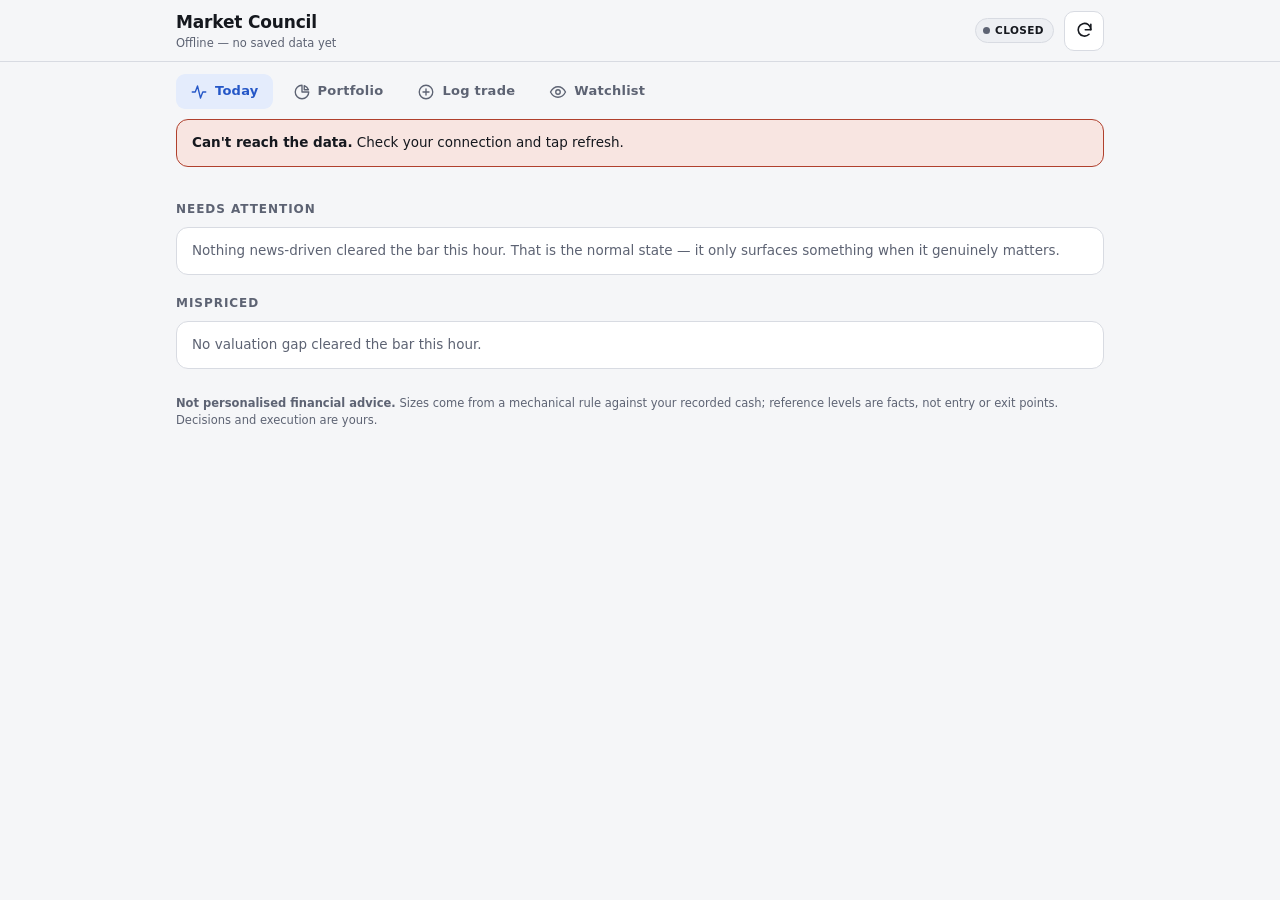
==== index.html @ 6c394dd7 "Phone app: read fresh data via the GitHub API when direct posting is on Co-Authored-By: Claude Sonne" ====
<!doctype html>
<html lang="en">
<head>
<meta charset="utf-8">
<meta name="viewport" content="width=device-width,initial-scale=1,viewport-fit=cover">
<meta name="robots" content="noindex,nofollow">
<meta http-equiv="Content-Security-Policy" content="default-src 'self'; script-src 'self' 'unsafe-inline'; style-src 'self' 'unsafe-inline'; img-src 'self' data:; connect-src 'self' https://raw.githubusercontent.com https://api.github.com; manifest-src 'self'; worker-src 'self'; base-uri 'none'; form-action 'none'">
<meta name="theme-color" content="#0d0f15" media="(prefers-color-scheme: dark)">
<meta name="theme-color" content="#f5f6f8" media="(prefers-color-scheme: light)">
<meta name="apple-mobile-web-app-capable" content="yes">
<meta name="mobile-web-app-capable" content="yes">
<meta name="apple-mobile-web-app-status-bar-style" content="black-translucent">
<meta name="apple-mobile-web-app-title" content="Council">
<link rel="manifest" href="manifest.webmanifest">
<link rel="icon" href="icon-192.png" type="image/png">
<link rel="apple-touch-icon" href="apple-touch-icon.png">
<title>Market Council</title>
<style>
:root{--bg:#0d0f15;--sf:#161a23;--sf2:#1d222c;--bd:#2a3140;--tx:#e9ebf0;--dim:#8f96a6;
--ac:#6ea8fe;--acs:#18243b;--up:#3fb98c;--ups:#12281f;--dn:#e0715f;--dns:#2a1714;
--wn:#d9a441;--wns:#2b2210;--onac:#0b1020;color-scheme:dark}
@media (prefers-color-scheme: light){
:root{--bg:#f5f6f8;--sf:#ffffff;--sf2:#edeff3;--bd:#d8dbe2;--tx:#15181e;--dim:#5d6373;
--ac:#2557c7;--acs:#e4ecfc;--up:#17794f;--ups:#dcefe5;--dn:#b0402d;--dns:#f8e5e1;
--wn:#8a6314;--wns:#f6ecd6;--onac:#ffffff;color-scheme:light}
}
*{box-sizing:border-box}
[hidden]{display:none!important}
html{-webkit-text-size-adjust:100%}
body{margin:0;background:var(--bg);color:var(--tx);-webkit-tap-highlight-color:transparent;
font:15px/1.45 -apple-system,BlinkMacSystemFont,"Segoe UI",system-ui,sans-serif}
button{font:inherit;color:inherit;cursor:pointer}
a{color:var(--ac)}
.mono{font-family:ui-monospace,"SF Mono",Menlo,Consolas,monospace;font-variant-numeric:tabular-nums}
.up{color:var(--up)}.dn{color:var(--dn)}.fl{color:var(--dim)}
.top{position:sticky;top:0;z-index:5;background:var(--bg);border-bottom:1px solid var(--bd);
padding-top:env(safe-area-inset-top)}
.top-in{max-width:960px;margin:0 auto;padding:10px 16px;display:flex;align-items:center;gap:10px}
.brand{flex:1;min-width:0}
.brand h1{font-size:17px;margin:0;font-weight:700;letter-spacing:-.01em}
.sub{font-size:11.5px;color:var(--dim);white-space:nowrap;overflow:hidden;text-overflow:ellipsis}
.pill{display:inline-flex;align-items:center;gap:5px;font-size:10.5px;font-weight:700;padding:4px 9px 4px 7px;
border-radius:99px;background:var(--sf2);border:1px solid var(--bd);text-transform:uppercase;
letter-spacing:.04em;white-space:nowrap}
.dot{width:7px;height:7px;border-radius:50%;background:var(--dim)}
.pill.open .dot{background:var(--up);box-shadow:0 0 0 3px var(--ups)}
.pill.pre .dot{background:var(--wn)}
.iconbtn{width:40px;height:40px;border-radius:10px;border:1px solid var(--bd);background:var(--sf);
display:inline-flex;align-items:center;justify-content:center;flex:none}
.iconbtn svg{width:19px;height:19px}
.iconbtn.spin svg{animation:spin .9s linear infinite}
@keyframes spin{to{transform:rotate(360deg)}}
.tabs{position:fixed;left:0;right:0;bottom:0;z-index:6;display:flex;background:var(--sf);
border-top:1px solid var(--bd);padding-bottom:env(safe-area-inset-bottom)}
.tab{flex:1;display:flex;flex-direction:column;align-items:center;gap:3px;min-height:58px;
padding:8px 0 6px;background:none;border:0;color:var(--dim);font-size:10.5px;font-weight:700;
letter-spacing:.02em}
.tab svg{width:23px;height:23px;fill:none;stroke:currentColor;stroke-width:1.8;
stroke-linecap:round;stroke-linejoin:round}
.tab[aria-selected="true"]{color:var(--ac)}
@media (min-width:900px){
.tabs{position:static;background:none;border:0;max-width:960px;margin:0 auto;
padding:12px 16px 0;gap:6px;justify-content:flex-start}
.tab{flex:0 0 auto;flex-direction:row;gap:7px;min-height:0;padding:8px 14px;border-radius:9px;
font-size:13px}
.tab svg{width:18px;height:18px}
.tab[aria-selected="true"]{background:var(--acs)}
}
main{max-width:960px;margin:0 auto;padding:14px 16px calc(92px + env(safe-area-inset-bottom))}
@media (min-width:900px){main{padding-bottom:48px}}
.sh{display:flex;justify-content:space-between;align-items:baseline;gap:10px;margin:20px 0 9px}
.sh:first-child{margin-top:4px}
h2{font-size:12px;text-transform:uppercase;letter-spacing:.08em;margin:0;font-weight:800;color:var(--dim)}
.note{font-size:11.5px;color:var(--dim)}
.msg{border:1px solid var(--bd);background:var(--sf);border-radius:12px;padding:13px 15px;font-size:13.5px;color:var(--dim)}
.msg b{color:var(--tx)}
.msg.warn{border-color:var(--wn);background:var(--wns);color:var(--tx)}
.msg.err{border-color:var(--dn);background:var(--dns);color:var(--tx)}
.banner{max-width:960px;margin:10px auto 0;padding:0 16px}
.row{display:flex;gap:8px;flex-wrap:wrap;align-items:center}
.btn{border:1px solid var(--bd);background:var(--sf);border-radius:10px;padding:10px 14px;
min-height:44px;font-size:14px;font-weight:600}
.btn.sm{min-height:36px;padding:7px 12px;font-size:13px}
.btn.primary{background:var(--ac);border-color:var(--ac);color:var(--onac);font-weight:800;
width:100%;min-height:52px;font-size:16px;border-radius:12px}
.btn:disabled{opacity:.45;cursor:default}
.link{background:none;border:0;padding:0;color:var(--ac);font-weight:600;font-size:13px}
.pick{background:var(--sf);border:1px solid var(--bd);border-left:3px solid var(--ac);
border-radius:12px;padding:13px 14px;margin-bottom:10px}
.pick.stale{border-left-color:var(--bd)}
.pt{display:flex;align-items:center;gap:6px;flex-wrap:wrap}
.tk{font-weight:800;font-size:16px;letter-spacing:-.01em}
.tag{font-size:9.5px;font-weight:800;letter-spacing:.05em;text-transform:uppercase;padding:3px 6px;
border-radius:5px;background:var(--sf2);color:var(--dim)}
.tag.eu{background:var(--acs);color:var(--ac)}
.tag.rumor{background:var(--wns);color:var(--wn)}
.tag.mis{background:var(--ups);color:var(--up)}
.tag.bull{background:var(--ups);color:var(--up)}
.tag.bear{background:var(--dns);color:var(--dn)}
.px{margin-left:auto;font-weight:700;font-size:15px}
.verdict{display:flex;align-items:baseline;gap:9px;flex-wrap:wrap;margin:10px 0 0;padding:10px 12px;
border-radius:9px;background:var(--ups)}
.verdict.none{background:var(--sf2)}
.amt{font-size:24px;font-weight:800;letter-spacing:-.02em;color:var(--up);line-height:1.1}
.verdict.none .amt{font-size:15px;color:var(--dim);font-weight:600}
.vlbl{font-size:10.5px;font-weight:800;letter-spacing:.07em;text-transform:uppercase;color:var(--dim)}
.chips{display:flex;flex-wrap:wrap;gap:5px;margin-top:9px}
.chip{font-size:11.5px;font-weight:600;padding:3px 8px;border-radius:6px;background:var(--sf2);
color:var(--dim);font-variant-numeric:tabular-nums;white-space:nowrap}
.chip.up{background:var(--ups);color:var(--up)}
.chip.dn{background:var(--dns);color:var(--dn)}
.chip.wn{background:var(--wns);color:var(--wn)}
.lead{font-size:13.5px;margin:10px 0 0;display:-webkit-box;-webkit-line-clamp:3;-webkit-box-orient:vertical;overflow:hidden}
.pact{display:flex;gap:8px;margin-top:11px}
.pact .btn{flex:1}
details.more{margin-top:6px}
details.more>summary{cursor:pointer;list-style:none;font-size:11px;font-weight:800;letter-spacing:.07em;
text-transform:uppercase;color:var(--ac);padding:9px 0 3px;min-height:36px;display:flex;align-items:center;gap:6px}
details.more>summary::-webkit-details-marker{display:none}
details.more>summary::before{content:"";width:0;height:0;border-style:solid;border-width:5px 0 5px 7px;border-color:transparent transparent transparent currentColor;transition:transform .15s}
details.more[open]>summary::before{transform:rotate(90deg)}
.dbody{font-size:13px;color:var(--dim);line-height:1.6}
.dbody p{margin:6px 0 9px}
.dbody b{color:var(--tx)}
.dbody ul{margin:4px 0 9px;padding-left:18px}
.cases{display:grid;grid-template-columns:1fr 1fr;gap:10px;margin:6px 0 9px}
.case{background:var(--sf2);border-radius:8px;padding:8px 10px}
.case b{display:block;font-size:10px;letter-spacing:.07em;text-transform:uppercase;margin-bottom:3px}
.case.bull b{color:var(--up)} .case.bear b{color:var(--dn)}
@media (max-width:520px){.cases{grid-template-columns:1fr}}
.tiles{display:grid;grid-template-columns:1fr 1fr;gap:9px}
@media (min-width:700px){.tiles{grid-template-columns:repeat(4,1fr)}}
.tile{background:var(--sf);border:1px solid var(--bd);border-radius:12px;padding:11px 13px}
.tl{font-size:10.5px;font-weight:800;letter-spacing:.07em;text-transform:uppercase;color:var(--dim)}
.tv{font-size:21px;font-weight:800;letter-spacing:-.02em;margin-top:3px}
.ts{font-size:11.5px;color:var(--dim);margin-top:1px}
.card{background:var(--sf);border:1px solid var(--bd);border-radius:12px;overflow:hidden}
.prow{padding:12px 14px}
.prow+.prow{border-top:1px solid var(--bd)}
.prh{display:flex;align-items:baseline;gap:8px}
.prh .v{margin-left:auto;font-weight:700}
.bar{height:6px;border-radius:3px;background:var(--sf2);margin:8px 0 6px;overflow:hidden}
.bar i{display:block;height:100%;background:var(--ac);border-radius:3px}
.bar.hot i{background:var(--wn)}
.prm{display:flex;justify-content:space-between;gap:8px;font-size:12px;color:var(--dim);flex-wrap:wrap}
.prow .pact{margin-top:10px}
.arow{display:flex;gap:10px;padding:10px 14px;font-size:13px;align-items:flex-start}
.arow+.arow{border-top:1px solid var(--bd)}
.aw{font-size:11px;color:var(--dim);min-width:74px;padding-top:1px}
.ax{flex:1;min-width:0}
.ax .mono{font-size:12.5px}
.ar{font-size:11.5px;color:var(--dim);margin-top:2px}
.st{font-size:9.5px;font-weight:800;letter-spacing:.05em;text-transform:uppercase;padding:3px 6px;border-radius:5px;flex:none}
.st.ok{background:var(--ups);color:var(--up)}
.st.no{background:var(--dns);color:var(--dn)}
.st.wait{background:var(--wns);color:var(--wn)}
.panel{background:var(--sf);border:1px solid var(--bd);border-radius:14px;padding:14px}
.seg{display:flex;background:var(--sf2);border-radius:11px;padding:3px;gap:3px}
.seg button{flex:1;min-height:42px;border:0;background:none;color:var(--dim);font-weight:800;
font-size:13.5px;border-radius:9px}
.seg button[aria-pressed="true"]{background:var(--sf);color:var(--tx);box-shadow:0 1px 3px rgba(0,0,0,.25)}
.seg.act button[data-v="buy"][aria-pressed="true"]{color:var(--up)}
.seg.act button[data-v="sell"][aria-pressed="true"]{color:var(--dn)}
.fld{display:block;margin-top:13px}
.fld>span{display:block;font-size:10.5px;font-weight:800;letter-spacing:.07em;text-transform:uppercase;
color:var(--dim);margin-bottom:5px}
.fld input{width:100%;font:inherit;font-size:17px;padding:11px 12px;border-radius:10px;border:1px solid var(--bd);
background:var(--bg);color:var(--tx);min-height:48px}
.fld input:focus{outline:2px solid var(--ac);outline-offset:1px}
.two{display:grid;grid-template-columns:1fr 1fr;gap:9px}
.qc{display:flex;gap:6px;flex-wrap:wrap;margin-top:8px}
.qc button{border:1px solid var(--bd);background:var(--sf2);border-radius:99px;padding:6px 12px;
font-size:13px;font-weight:700;min-height:34px}
.qc button.hint{border-color:var(--up);color:var(--up)}
.prev{margin:14px 0 12px;padding:11px 13px;border-radius:10px;background:var(--sf2);font-size:14px;word-break:break-word}
.prev.bad{color:var(--dim)}
.hintline{font-size:12px;color:var(--dim);margin-top:7px}
.hintline.warn{color:var(--wn)}
.stat{margin-top:12px;padding:11px 13px;border-radius:10px;font-size:13.5px;border:1px solid var(--bd)}
.stat.ok{background:var(--ups);border-color:var(--up)}
.stat.err{background:var(--dns);border-color:var(--dn)}
.stat.wait{background:var(--wns);border-color:var(--wn)}
.steps{padding-left:19px;margin:8px 0;font-size:13px;color:var(--dim)}
.steps li{margin-bottom:6px}
.steps b{color:var(--tx)}
.wgrid{display:grid;grid-template-columns:1fr;gap:9px}
@media (min-width:640px){.wgrid{grid-template-columns:1fr 1fr}}
@media (min-width:900px){.wgrid{grid-template-columns:1fr 1fr 1fr}}
details.w{background:var(--sf);border:1px solid var(--bd);border-left:3px solid var(--bd);border-radius:12px}
details.w.up{border-left-color:var(--up)} details.w.dn{border-left-color:var(--dn)}
details.w>summary{list-style:none;cursor:pointer;padding:11px 13px}
details.w>summary::-webkit-details-marker{display:none}
.wh{display:flex;align-items:center;gap:6px}
.wh .cg{margin-left:auto;font-weight:800;font-size:14.5px}
.wp{font-size:12.5px;color:var(--dim);margin-top:2px}
.wb{padding:0 13px 12px}
.hl{font-size:12.5px;color:var(--dim);padding:6px 0;border-top:1px solid var(--bd);
display:-webkit-box;-webkit-line-clamp:3;-webkit-box-orient:vertical;overflow:hidden}
.hl .aw{display:inline;min-width:0;margin-right:6px}
.feed{background:var(--sf);border:1px solid var(--bd);border-radius:12px;overflow:hidden}
.fr{display:flex;gap:9px;padding:9px 13px;font-size:13px}
.fr+.fr{border-top:1px solid var(--bd)}
.fk{font-weight:800;min-width:48px}
.fx{flex:1;color:var(--dim);min-width:0}
footer{margin-top:26px;font-size:11.5px;color:var(--dim);line-height:1.55}
</style>
</head>
<body>
<header class="top">
<div class="top-in">
<div class="brand">
<h1>Market Council</h1>
<div class="sub" id="sub">Loading&hellip;</div>
</div>
<span class="pill" id="sess"><span class="dot"></span><span id="sesst">&mdash;</span></span>
<button class="iconbtn" id="rf" aria-label="Refresh">
<svg viewBox="0 0 24 24" fill="none" stroke="currentColor" stroke-width="2" stroke-linecap="round" stroke-linejoin="round"><path d="M20 11a8 8 0 1 0-2.3 5.7"/><path d="M20 4v7h-7"/></svg>
</button>
</div>
</header>
<nav class="tabs" role="tablist">
<button class="tab" id="t-today" data-tab="today" role="tab">
<svg viewBox="0 0 24 24"><path d="M3 12h4l3-8 4 16 3-8h4"/></svg>Today</button>
<button class="tab" id="t-portfolio" data-tab="portfolio" role="tab">
<svg viewBox="0 0 24 24"><path d="M21 12A9 9 0 1 1 12 3v9z"/><path d="M15 3.4A9 9 0 0 1 20.6 9H15z"/></svg>Portfolio</button>
<button class="tab" id="t-log" data-tab="log" role="tab">
<svg viewBox="0 0 24 24"><circle cx="12" cy="12" r="9"/><path d="M12 8v8M8 12h8"/></svg>Log trade</button>
<button class="tab" id="t-watch" data-tab="watch" role="tab">
<svg viewBox="0 0 24 24"><path d="M2 12s3.6-7 10-7 10 7 10 7-3.6 7-10 7S2 12 2 12z"/><circle cx="12" cy="12" r="3"/></svg>Watchlist</button>
</nav>
<div class="banner" id="banner"></div>
<main>
<section class="view" id="v-today">
<div id="install"></div>
<div id="today-cash"></div>
<div class="sh"><h2>Needs attention</h2><span class="note" id="n-picks"></span></div>
<div id="picks"></div>
<div class="sh"><h2>Mispriced</h2><span class="note" id="n-mis"></span></div>
<div id="mis"></div>
<div id="recent-wrap" hidden>
<div class="sh"><h2>Most recent flags</h2><span class="note" id="n-recent"></span></div>
<div id="recent"></div>
</div>
<footer>
<b>Not personalised financial advice.</b> Sizes come from a mechanical rule against your recorded cash;
reference levels are facts, not entry or exit points. Decisions and execution are yours.
</footer>
</section>
<section class="view" id="v-portfolio" hidden>
<div id="pf-gate" hidden>
<div class="msg">
<b>Your portfolio is hidden on this device.</b><br>
This page is public, so balances stay off it unless you switch them on here. The setting is
remembered only in this browser.
<div class="row" style="margin-top:12px"><button class="btn" id="pf-show">Show my portfolio on this device</button></div>
</div>
</div>
<div id="pf-body" hidden>
<div class="sh"><h2>Overview</h2><span class="note" id="pf-asof"></span></div>
<div class="tiles" id="pf-tiles"></div>
<div class="sh"><h2>Positions</h2><span class="note" id="pf-n"></span></div>
<div class="card" id="pf-pos"></div>
<div id="pf-notes"></div>
<div class="sh"><h2>Activity</h2><span class="note" id="pf-an"></span></div>
<div class="card" id="pf-act"></div>
<div class="sh"><h2>Track record</h2></div>
<div class="msg" id="pf-track"></div>
<div class="row" style="margin-top:14px"><button class="link" id="pf-hide">Hide portfolio on this device</button></div>
</div>
</section>
<section class="view" id="v-log" hidden>
<div class="sh"><h2>Log a trade</h2><span class="note">records what you already did</span></div>
<div class="panel">
<div class="seg act" id="f-act">
<button data-v="buy" aria-pressed="true">Buy</button>
<button data-v="sell" aria-pressed="false">Sell</button>
<button data-v="deposit" aria-pressed="false">Deposit</button>
<button data-v="withdraw" aria-pressed="false">Withdraw</button>
</div>
<label class="fld" id="w-tick"><span>Ticker</span>
<input id="f-tick" type="text" autocapitalize="characters" autocorrect="off" autocomplete="off"
spellcheck="false" placeholder="e.g. NVO" maxlength="12">
</label>
<div class="qc" id="q-tick"></div>
<div class="fld" id="w-mode"><span>Amount entered as</span>
<div class="seg" id="f-mode">
<button data-v="usd" aria-pressed="true">Dollars</button>
<button data-v="qty" aria-pressed="false">Shares &times; price</button>
<button data-v="all" aria-pressed="false" id="m-all">Whole position</button>
</div>
</div>
<label class="fld" id="w-amt"><span>Amount in $</span>
<input id="f-amt" type="number" inputmode="decimal" step="0.01" min="0" placeholder="80.00">
</label>
<div class="qc" id="q-amt"></div>
<div class="two" id="w-qty" hidden>
<label class="fld"><span>Shares</span>
<input id="f-qty" type="number" inputmode="decimal" step="any" min="0" placeholder="2"></label>
<label class="fld"><span>Price each ($)</span>
<input id="f-px" type="number" inputmode="decimal" step="0.0001" min="0" placeholder="38.40"></label>
</div>
<label class="fld" id="w-fee"><span>Fee ($, optional)</span>
<input id="f-fee" type="number" inputmode="decimal" step="0.01" min="0" placeholder="0.00">
</label>
<div class="hintline" id="f-hint"></div>
<div class="prev mono bad" id="f-prev">Fill in the fields above</div>
<button class="btn primary" id="f-go" disabled>Log it</button>
<div id="f-stat"></div>
</div>
<div class="sh"><h2>Direct posting</h2><span class="note" id="tok-state"></span></div>
<div class="panel" id="tok-off">
<div style="font-size:13.5px">Set this up once and <b>Log it</b> posts straight to your records &mdash;
no GitHub screen and no sign-in, ever again. Without it, the button hands you to GitHub with
the entry prefilled and you press <i>Commit changes</i>.</div>
<ol class="steps">
<li>Open <a href="https://github.com/settings/personal-access-tokens/new" target="_blank" rel="noopener">GitHub &rarr; new fine-grained token</a></li>
<li>Resource owner <b>benipkun</b>, then <b>Only select repositories</b> &rarr; <b>market-council-state</b></li>
<li>Repository permissions &rarr; <b>Contents: Read and write</b>. Nothing else.</li>
<li>Pick an expiry, generate, copy it, paste below.</li>
</ol>
<label class="fld"><span>Token (stays on this device only)</span>
<input id="tok" type="password" autocomplete="off" autocorrect="off" spellcheck="false" placeholder="github_pat_&hellip;"></label>
<div style="margin-top:10px"><button class="btn" id="tok-save" style="width:100%">Check &amp; save on this device</button></div>
<div id="tok-stat"></div>
<p class="note" style="margin:10px 0 0">Kept in this browser's storage and only ever sent to GitHub. Anyone who can
unlock this phone could use it to write to this one repository &mdash; that's why it's scoped to Contents on
that repo alone. If the phone goes missing, revoke it in GitHub settings.</p>
</div>
<div class="panel" id="tok-on" hidden>
<div style="font-size:13.5px"><b>Direct posting is on for this device.</b> Entries are committed the moment you tap.</div>
<div class="row" style="margin-top:10px">
<button class="btn sm" id="tok-test">Send a test</button>
<button class="btn sm" id="tok-forget">Remove token from this device</button>
</div>
<p class="note" style="margin:8px 0 0">The test sends a harmless <span class="mono">ping</span> through the whole
loop and changes nothing in your records.</p>
<div id="tok-stat2"></div>
</div>
<div class="sh"><h2>Recent entries</h2></div>
<div class="card" id="log-recent"></div>
</section>
<section class="view" id="v-watch" hidden>
<div class="sh"><h2>Watchlist</h2><span class="note" id="n-watch"></span></div>
<div class="wgrid" id="watch"></div>
<div class="sh"><h2>Latest headlines</h2><span class="note" id="n-feed"></span></div>
<div class="feed" id="feed"></div>
</section>
</main>
<script>
(function(){
"use strict";
var RAW="https://raw.githubusercontent.com/benipkun/market-council-state/main/";
var REPO="https://github.com/benipkun/market-council-state";
var API="https://api.github.com/repos/benipkun/market-council-state";
var K={tok:"mc_gh_token",pf:"mc_show_pf",tab:"mc_tab",pend:"mc_pending",inst:"mc_install_dismissed"};
var SIG={rumor:"Rumor",confirmed_news:"News",mispricing_undervalued:"Undervalued",
mispricing_overvalued:"Overvalued",technical:"Technical"};
var MIS=["mispricing_undervalued","mispricing_overvalued"];
var TABS=["today","portfolio","log","watch"];
var S={digest:null,treasury:null,ledger:null,track:null,history:null};
var DASH=String.fromCharCode(8212),MINUS=String.fromCharCode(8722),MID=String.fromCharCode(183),
ELL=String.fromCharCode(8230),ARROW=String.fromCharCode(8594),NL=String.fromCharCode(10);
function $(id){return document.getElementById(id);}
function store(k,v){
try{
if(v===undefined)return localStorage.getItem(k);
if(v===null)localStorage.removeItem(k); else localStorage.setItem(k,v);
}catch(e){}
return null;
}
function esc(s){return String(s==null?"":s).replace(/[&<>"']/g,function(c){
return {"&":"&amp;","<":"&lt;",">":"&gt;",'"':"&quot;","'":"&#39;"}[c];});}
function num(v){if(v===null||v===undefined||v==="")return null;var n=Number(v);return isFinite(n)?n:null;}
function usd(v,signed){
var n=num(v); if(n==null)return DASH;
var s=Math.abs(n).toLocaleString("en-US",{minimumFractionDigits:2,maximumFractionDigits:2});
return (n<0?MINUS+"$":(signed&&n>0?"+$":"$"))+s;
}
function pct(v){var n=num(v);return n==null?DASH:(n>=0?"+":MINUS)+Math.abs(n).toFixed(1)+"%";}
function ago(iso){
if(!iso)return DASH;
var m=Math.round((Date.now()-new Date(iso).getTime())/60000);
if(!isFinite(m))return DASH;
if(m<1)return "just now"; if(m<60)return m+"m ago";
var h=Math.round(m/60); if(h<48)return h+"h ago";
return Math.round(h/24)+"d ago";
}
function when(iso){
if(!iso)return "";
var d=new Date(iso); if(isNaN(d))return "";
var today=new Date().toDateString()===d.toDateString();
return today?d.toLocaleTimeString([],{hour:"2-digit",minute:"2-digit"})
:d.toLocaleDateString([],{month:"short",day:"numeric"})+" "+d.toLocaleTimeString([],{hour:"2-digit",minute:"2-digit"});
}
function tech(tk){return (S.digest&&S.digest.technicals&&S.digest.technicals[tk])||null;}
function tokenOn(){return !!store(K.tok);}
function pfVisible(){return store(K.pf)==="1"||tokenOn();}
function positions(){return (S.treasury&&S.treasury.positions)||[];}
function held(tk){return positions().some(function(p){return p.ticker===tk;});}
function get(path){
var tok=store(K.tok);
if(tok)return fetch(API+"/contents/"+path+"?ref=main",{cache:"no-store",
headers:{"Authorization":"Bearer "+tok,"Accept":"application/vnd.github.raw+json"}})
.then(function(r){if(r.ok)return r.json();if(r.status===404)return null;throw new Error("api "+r.status);})
.catch(function(){return getRaw(path);});
return getRaw(path);
}
function getRaw(path){
return fetch(RAW+path+"?t="+Date.now(),{cache:"no-store"})
.then(function(r){return r.ok?r.json():null;})
.catch(function(){return undefined;});
}
var loading=false;
function load(){
if(loading)return Promise.resolve(); loading=true;
$("rf").classList.add("spin"); session();
return Promise.all(["digests/latest.json","treasury/snapshot.json","treasury/ledger.json",
"state/track_record.json","digests/history.json"].map(get))
.then(function(r){
if(r[0])S.digest=r[0]; if(r[1])S.treasury=r[1]; if(r[2])S.ledger=r[2];
if(r[3])S.track=r[3]; if(r[4])S.history=r[4];
if(r[2]===null)S.ledger={entries:[]};
renderAll(r[0]===undefined);
resolvePending();
})
.then(function(){loading=false;$("rf").classList.remove("spin");},
function(){loading=false;$("rf").classList.remove("spin");});
}
function session(){
var now=new Date();
var ny=new Date(now.toLocaleString("en-US",{timeZone:"America/New_York"}));
var ld=new Date(now.toLocaleString("en-US",{timeZone:"Europe/London"}));
var wd=ny.getDay()>=1&&ny.getDay()<=5, lwd=ld.getDay()>=1&&ld.getDay()<=5;
var nm=ny.getHours()*60+ny.getMinutes(), lm=ld.getHours()*60+ld.getMinutes();
var cls="pill",lbl="Closed";
if(wd&&nm>=570&&nm<960){cls="pill open";lbl="US open";}
else if(lwd&&lm>=480&&lm<990){cls="pill open";lbl="Europe open";}
else if(wd&&nm>=240&&nm<570){cls="pill pre";lbl="US pre-market";}
else if(wd&&nm>=960&&nm<1200){cls="pill pre";lbl="After-hours";}
$("sess").className=cls; $("sesst").textContent=lbl;
}
function health(offline){
var d=S.digest, b=$("banner"), sub=$("sub");
if(!d){sub.textContent=offline?"Offline "+DASH+" no saved data yet":"Loading"+ELL;
b.innerHTML=offline?'<div class="msg err"><b>Can&#39;t reach the data.</b> Check your connection and tap refresh.</div>':"";return;}
sub.textContent="Pipeline ran "+ago(d.as_of)+(offline?" "+MID+" offline":"");
var ageMin=(Date.now()-new Date(d.as_of).getTime())/60000;
var u=new Date(), dow=u.getUTCDay(), h=u.getUTCHours();
var runHours=dow>=1&&dow<=5&&h>=7&&h<=23;
if(offline){
b.innerHTML='<div class="msg warn"><b>Offline.</b> Showing what was last loaded ('+esc(ago(d.as_of))+').</div>';
}else if(runHours&&ageMin>110){
b.innerHTML='<div class="msg warn"><b>The pipeline hasn&#39;t reported for '+Math.round(ageMin/60)+
'h.</b> It normally reports every hour on weekdays (06:00&ndash;23:00 UTC). It may have missed a run.</div>';
}else b.innerHTML="";
}
function chips(tk){
var t=tech(tk); if(!t)return "";
var p=num(t.price), out=[];
function rel(v){var x=num(v);return (p!=null&&x)?((p-x)/x)*100:null;}
var r50=rel(t.sma50), r200=rel(t.sma200);
if(r50!=null)out.push('<span class="chip '+(r50>=0?"up":"dn")+'">50d '+pct(r50)+'</span>');
if(r200!=null)out.push('<span class="chip '+(r200>=0?"up":"dn")+'">200d '+pct(r200)+'</span>');
if(t.rsi14!=null){var r=Number(t.rsi14),lab=r<30?" oversold":r>70?" overbought":"";
out.push('<span class="chip'+(lab?" wn":"")+'">RSI '+r.toFixed(0)+lab+'</span>');}
var tgt=num(t.analyst_consensus_target!=null?t.analyst_consensus_target:t.fair_value);
var tl=t.analyst_consensus_target!=null?"target":(t.fair_value_method||"fair value");
if(tgt!=null&&p){var up=((tgt-p)/p)*100;
out.push('<span class="chip '+(up>=0?"up":"dn")+'">'+esc(tl)+' '+pct(up)+'</span>');}
if(t.next_earnings_date){
var days=Math.round((new Date(t.next_earnings_date).getTime()-Date.now())/86400000);
var soon=isFinite(days)&&days>=0&&days<=7;
out.push('<span class="chip'+(soon?" wn":"")+'">earnings '+esc(t.next_earnings_date)+(soon?" ("+days+"d)":"")+'</span>');}
return out.length?'<div class="chips">'+out.join("")+'</div>':"";
}
function leanTag(l){
l=l||"neutral";
return '<span class="tag '+(l==="bullish"?"bull":l==="bearish"?"bear":"")+'">'+esc(l)+'</span>';
}
function pickCard(p,stale){
var t=tech(p.ticker), ps=p.position_suggestion;
var sized=ps&&ps.tier&&ps.tier!=="none"&&num(ps.suggested_size_usd)>0;
var verdict="";
if(sized)verdict='<div class="verdict"><span class="amt">'+usd(ps.suggested_size_usd)+
'</span><span class="vlbl">'+esc(ps.tier)+' size</span></div>';
else if(ps)verdict='<div class="verdict none"><span class="amt">No size suggested</span><span class="vlbl">watch only</span></div>';
var det=[];
if(p.brief&&p.why)det.push("<p>"+esc(p.brief)+"</p>");
if(ps&&ps.basis)det.push("<p><b>Why this size.</b> "+esc(ps.basis)+(ps.concentration_note?" "+esc(ps.concentration_note):"")+
(ps.caveat?" "+esc(ps.caveat):"")+"</p>");
if(p.bull_case||p.bear_case)det.push('<div class="cases"><div class="case bull"><b>Bull case</b>'+esc(p.bull_case||DASH)+
'</div><div class="case bear"><b>Bear case</b>'+esc(p.bear_case||DASH)+'</div></div>');
var a=p.advisor_questions;
if(a&&a.questions&&a.questions.length)det.push("<p><b>Advisor"+(a.framing?" &mdash; "+esc(a.framing):"")+"</b></p><ul>"+
a.questions.map(function(q){return "<li>"+esc(q)+"</li>";}).join("")+"</ul>");
if(p.company_brief)det.push("<p><b>What the company does.</b> "+esc(p.company_brief)+"</p>");
if(p.risks&&p.risks.length)det.push('<div class="chips">'+p.risks.map(function(r){return '<span class="chip">'+esc(r)+'</span>';}).join("")+"</div>");
var sigCls=p.signal_type==="rumor"?"rumor":(p.signal_type&&p.signal_type.indexOf("mispricing")===0?"mis":"");
var act=(p.lean==="bearish"&&held(p.ticker))?"sell":"buy";
var btnTxt=act==="sell"?"I sold this":(p.lean==="bullish"?"I bought this":"Log a trade");
return '<div class="pick'+(stale?" stale":"")+'"><div class="pt"><span class="tk">'+esc(p.ticker)+'</span>'+leanTag(p.lean)+
(p.signal_type?'<span class="tag '+sigCls+'">'+esc(SIG[p.signal_type]||p.signal_type)+'</span>':"")+
(t&&t.region==="EU"?'<span class="tag eu">EU</span>':"")+
(p.severity!=null?'<span class="tag">sev '+esc(p.severity)+'</span>':"")+
(t&&t.price!=null?'<span class="px mono">'+usd(t.price)+'</span>':"")+'</div>'+
verdict+chips(p.ticker)+
((p.why||p.brief)?'<p class="lead">'+esc(p.why||p.brief)+'</p>':"")+
(p.signal_type==="mispricing_overvalued"?"":
'<div class="pact"><button class="btn sm" data-log="1" data-t="'+esc(p.ticker)+'" data-act="'+act+'"'+
(sized?' data-amt="'+num(ps.suggested_size_usd).toFixed(2)+'"':"")+'>'+btnTxt+'</button></div>')+
(det.length?'<details class="more"><summary>Full reasoning</summary><div class="dbody">'+det.join("")+'</div></details>':"")+
'</div>';
}
function renderToday(){
var picks=(S.digest&&S.digest.picks)||[];
var news=picks.filter(function(p){return MIS.indexOf(p.signal_type)<0;});
var mis=picks.filter(function(p){return MIS.indexOf(p.signal_type)>=0;});
$("n-picks").textContent=news.length?news.length+" this hour":"";
$("n-mis").textContent=mis.length?mis.length+" this hour":"";
$("picks").innerHTML=news.length?news.map(function(p){return pickCard(p,false);}).join(""):
'<div class="msg">Nothing news-driven cleared the bar this hour. That is the normal state &mdash; it only surfaces something when it genuinely matters.</div>';
$("mis").innerHTML=mis.length?mis.map(function(p){return pickCard(p,false);}).join(""):
'<div class="msg">No valuation gap cleared the bar this hour.</div>';
var wrap=$("recent-wrap"); wrap.hidden=true;
if(!picks.length&&S.history&&S.history.entries){
var e=S.history.entries.slice().reverse().filter(function(x){return x.picks&&x.picks.length;})[0];
if(e){
wrap.hidden=false;
$("n-recent").textContent=ago(e.as_of)+" "+MID+" not re-confirmed since";
$("recent").innerHTML=e.picks.map(function(p){return pickCard(p,true);}).join("");
}
}
var tc=$("today-cash");
if(pfVisible()&&S.treasury){
tc.innerHTML='<div class="msg" style="display:flex;justify-content:space-between;gap:10px;align-items:center">'+
'<span>Cash available</span><b class="mono" style="font-size:17px">'+usd(S.treasury.cash)+'</b></div>';
}else tc.innerHTML="";
renderInstall();
}
function renderPortfolio(){
var vis=pfVisible();
$("pf-gate").hidden=vis; $("pf-body").hidden=!vis;
$("pf-hide").hidden=tokenOn();
if(!vis)return;
var t=S.treasury;
if(!t){$("pf-tiles").innerHTML='<div class="msg">No treasury data loaded yet.</div>';return;}
var pos=positions().slice().sort(function(a,b){return (num(b.market_value)||0)-(num(a.market_value)||0);});
var mv=0,cb=0; pos.forEach(function(p){mv+=num(p.market_value)||0;cb+=num(p.cost_basis)||0;});
var unr=mv-cb, unrP=cb?(unr/cb)*100:null, rp=t.realized_pl||{};
$("pf-asof").textContent="as of "+ago(t.as_of);
$("pf-tiles").innerHTML=
tile("Net value",usd(t.nav),"")+
tile("Cash",usd(t.cash),(num(t.cash_pct_of_nav)!=null?Number(t.cash_pct_of_nav).toFixed(1)+"% of total":""))+
tile("Unrealised",'<span class="'+(unr>=0?"up":"dn")+'">'+usd(unr,true)+'</span>',unrP!=null?pct(unrP)+" on cost":"")+
tile("Realised",'<span class="'+((num(rp.ytd)||0)>=0?"up":"dn")+'">'+usd(rp.ytd||0,true)+'</span>',"this year "+MID+" "+usd(rp.mtd||0,true)+" this month");
$("pf-n").textContent=pos.length+(pos.length===1?" holding":" holdings");
var nav=num(t.nav)||0;
$("pf-pos").innerHTML=(pos.length?pos.map(function(p){
var m=num(p.market_value)||0,c=num(p.cost_basis)||0,pl=m-c,plp=c?(pl/c)*100:null,pn=num(p.pct_nav)||0;
return '<div class="prow"><div class="prh"><span class="tk">'+esc(p.ticker)+'</span>'+
(tech(p.ticker)&&tech(p.ticker).region==="EU"?'<span class="tag eu">EU</span>':"")+
'<span class="v mono">'+usd(m)+'</span></div>'+
'<div class="bar'+(pn>=25?" hot":"")+'"><i style="width:'+Math.min(100,Math.max(0,pn)).toFixed(1)+'%"></i></div>'+
'<div class="prm"><span>'+pn.toFixed(1)+'% of total</span><span class="mono '+(pl>=0?"up":"dn")+'">'+usd(pl,true)+
(plp!=null?" ("+pct(plp)+")":"")+'</span></div>'+
'<div class="prm"><span>cost '+usd(c)+(p.last_price!=null?" &middot; last "+usd(p.last_price):"")+'</span>'+
'<span>'+(p.price_as_of?"priced "+ago(p.price_as_of):"")+'</span></div>'+
'<div class="pact"><button class="btn sm" data-log="1" data-t="'+esc(p.ticker)+'" data-act="buy">Bought more</button>'+
'<button class="btn sm" data-log="1" data-t="'+esc(p.ticker)+'" data-act="sell">Sold some</button></div></div>';
}).join(""):'<div class="prow fl">No positions recorded.</div>')+
'<div class="prow"><div class="prh"><span class="tk">Cash</span><span class="v mono">'+usd(t.cash)+'</span></div>'+
'<div class="bar"><i style="width:'+Math.min(100,num(t.cash_pct_of_nav)||0).toFixed(1)+'%;background:var(--dim)"></i></div>'+
'<div class="pact"><button class="btn sm" data-log="1" data-act="deposit">Deposit</button>'+
'<button class="btn sm" data-log="1" data-act="withdraw">Withdraw</button></div></div>';
var notes=[];
(t.concentration_flags||[]).forEach(function(f){notes.push('<div class="msg warn" style="margin-top:9px">'+esc(f)+'</div>');});
(t.trim_considerations||[]).forEach(function(c){notes.push('<div class="msg" style="margin-top:9px"><b>'+esc(c.ticker)+
' is '+Number(c.pct_nav).toFixed(1)+'% of total.</b> '+esc(c.note||"")+'</div>');});
$("pf-notes").innerHTML=notes.join("");
var rows=activityRows(20);
$("pf-an").textContent=rows.count?rows.count+" recorded":"";
$("pf-act").innerHTML=rows.html||'<div class="arow fl">No trades logged yet. Use the Log trade tab.</div>';
var tr=S.track&&S.track.tallies;
$("pf-track").innerHTML=tr?('<b class="up">'+(tr.confirmed||0)+'</b> confirmed &middot; <b class="dn">'+(tr.contradicted||0)+
'</b> contradicted &middot; <b>'+(tr.inconclusive||0)+'</b> inconclusive<br><span class="note">Past picks graded against what the price actually did ~5 trading days later.</span>'):
"No graded picks yet.";
}
function tile(l,v,s){return '<div class="tile"><div class="tl">'+l+'</div><div class="tv mono">'+v+'</div><div class="ts">'+esc(s)+'</div></div>';}
function activityRows(limit){
var pend=pending().filter(function(p){return p.kind!=="test";});
var led=((S.ledger&&S.ledger.entries)||[]).filter(function(e){return e.status!=="test";}).slice().reverse();
var html=pend.map(function(p){
return '<div class="arow"><span class="aw">'+esc(when(p.at))+'</span><div class="ax"><span class="mono">'+esc(p.line)+
'</span><div class="ar">waiting to be applied</div></div><span class="st wait">pending</span></div>';
}).join("");
html+=led.slice(0,limit).map(function(e){
var ok=e.status==="applied";
return '<div class="arow"><span class="aw">'+esc(when(e.at))+'</span><div class="ax"><span class="mono">'+esc(e.line)+
'</span><div class="ar">'+(ok?(e.cash_after!=null?"cash after "+usd(e.cash_after):""):esc(e.reason||"rejected"))+
(e.reconciled?" &middot; re-applied after a conflict":"")+'</div></div>'+
'<span class="st '+(ok?"ok":"no")+'">'+(ok?"applied":"rejected")+'</span></div>';
}).join("");
return {html:html,count:led.length};
}
var F={act:"buy",mode:"usd"};
function seg(id,val){
[].forEach.call($(id).querySelectorAll("button"),function(b){b.setAttribute("aria-pressed",String(b.dataset.v===val));});
}
function syncForm(){
var cash=F.act==="deposit"||F.act==="withdraw";
if(cash)F.mode="usd";
if(F.act!=="sell"&&F.mode==="all")F.mode="usd";
seg("f-act",F.act); seg("f-mode",F.mode);
$("w-tick").hidden=cash; $("q-tick").hidden=cash; $("w-mode").hidden=cash;
$("m-all").hidden=F.act!=="sell";
$("w-amt").hidden=F.mode!=="usd"; $("q-amt").hidden=F.mode!=="usd";
$("w-qty").hidden=F.mode!=="qty";
$("w-fee").hidden=cash;
quickChips(); preview();
}
function quickChips(){
var set=[],seen={};
function add(tk){if(tk&&!seen[tk]){seen[tk]=1;set.push(tk);}}
((S.digest&&S.digest.picks)||[]).forEach(function(p){add(p.ticker);});
if(pfVisible())positions().forEach(function(p){add(p.ticker);});
if(F.act==="buy"&&S.digest&&S.digest.technicals)Object.keys(S.digest.technicals).forEach(add);
$("q-tick").innerHTML=set.slice(0,12).map(function(tk){return '<button data-qt="'+esc(tk)+'">'+esc(tk)+'</button>';}).join("");
var tk=$("f-tick").value.trim().toUpperCase(), hint=null;
((S.digest&&S.digest.picks)||[]).forEach(function(p){
var ps=p.position_suggestion;
if(p.ticker===tk&&ps&&ps.tier&&ps.tier!=="none"&&num(ps.suggested_size_usd)>0)hint=num(ps.suggested_size_usd);
});
var amts=[25,50,100,200];
$("q-amt").innerHTML=(hint?'<button class="hint" data-qa="'+hint.toFixed(2)+'">'+usd(hint)+' suggested</button>':"")+
amts.map(function(a){return '<button data-qa="'+a+'">$'+a+'</button>';}).join("");
}
function buildLine(){
var cash=F.act==="deposit"||F.act==="withdraw";
var tk=$("f-tick").value.trim().toUpperCase().replace(/[^A-Z0-9.-]/g,"");
var amt=num($("f-amt").value), qty=num($("f-qty").value), px=num($("f-px").value), fee=num($("f-fee").value);
var usdv=null, body;
if(cash){
if(!(amt>0))return {err:"Enter the amount."};
return {text:F.act+" "+amt.toFixed(2)+" usd",usd:amt};
}
if(!tk)return {err:"Enter a ticker."};
if(F.mode==="usd"){if(!(amt>0))return {err:"Enter the dollar amount."};body=amt.toFixed(2)+" usd";usdv=amt;}
else if(F.mode==="qty"){if(!(qty>0&&px>0))return {err:"Enter shares and price."};body=qty+" @ "+px;usdv=qty*px;}
else body="all";
return {text:F.act+" "+tk+" "+body+(fee>0?" fee "+fee.toFixed(2):""),usd:usdv,fee:fee||0,ticker:tk};
}
function preview(){
var L=buildLine(), p=$("f-prev"), h=$("f-hint"), go=$("f-go");
p.textContent=L.text||L.err; p.className="prev mono"+(L.text?"":" bad");
go.disabled=!L.text;
go.textContent=tokenOn()?"Log it":"Continue on GitHub "+ARROW;
h.className="hintline"; h.textContent="";
var t=S.treasury;
if(L.text&&pfVisible()&&t){
if(F.act==="buy"&&L.usd!=null){
var need=L.usd+(L.fee||0);
if(need>num(t.cash)+0.005){h.className="hintline warn";h.textContent="That's more than your recorded cash ("+usd(t.cash)+"). It would be rejected.";}
else h.textContent="Cash after: "+usd(num(t.cash)-need);
}else if(F.act==="sell"&&L.ticker&&!held(L.ticker)){
h.className="hintline warn";h.textContent="No "+L.ticker+" position is recorded. A sell would be rejected.";
}else if(F.act==="withdraw"&&L.usd>num(t.cash)+0.005){
h.className="hintline warn";h.textContent="More than your recorded cash ("+usd(t.cash)+").";
}
}
}
function stamp(){
return new Date().toISOString().replace(/[-:]/g,"").replace(/[.][0-9]+Z$/,"Z")+"-"+Math.random().toString(36).slice(2,7);
}
function b64(s){return btoa(unescape(encodeURIComponent(s)));}
function fstat(kind,html){$("f-stat").innerHTML=html?'<div class="stat '+kind+'">'+html+'</div>':"";}
function submit(){
var L=buildLine(); if(!L.text)return;
var id=stamp(), path="inbox/queue/"+id+".md", tok=store(K.tok), go=$("f-go");
if(!tok){
addPending(id,L.text);
window.open(REPO+"/new/main?filename="+encodeURIComponent(path)+"&value="+encodeURIComponent(L.text+NL),"_blank","noopener");
fstat("wait","<b>Finish on GitHub:</b> press <i>Commit changes</i>. Come back here &mdash; this confirms once it's applied, which can take up to five minutes to show without direct posting.");
clearAmounts(); poll(); return;
}
go.disabled=true; fstat("wait","Sending&hellip;");
fetch(API+"/contents/"+path,{method:"PUT",
headers:{"Authorization":"Bearer "+tok,"Accept":"application/vnd.github+json","Content-Type":"application/json"},
body:JSON.stringify({message:"Log trade: "+L.text,content:b64(L.text+NL)})})
.then(function(r){
if(r.status===201){
addPending(id,L.text);
fstat("wait","<b>Sent.</b> <span class='mono'>"+esc(L.text)+"</span> is being applied &mdash; usually under two minutes. You can leave this screen.");
clearAmounts(); poll(); return;
}
return r.json().catch(function(){return {};}).then(function(j){
if(r.status===401)fstat("err","<b>GitHub doesn't accept the saved token</b> (it may have expired). Nothing was logged. Replace it under Direct posting.");
else if(r.status===403||r.status===404)fstat("err","<b>The token can't write to the repository</b> ("+r.status+"). Give it <i>Contents: Read and write</i> on market-council-state. Nothing was logged.");
else fstat("err","GitHub returned "+r.status+(j.message?": "+esc(j.message):"")+". Nothing was logged.");
});
})
.catch(function(e){fstat("err","<b>Couldn't reach GitHub</b> ("+esc(e.message)+"). Nothing was logged &mdash; try again.");})
.then(function(){preview();});
}
function clearAmounts(){["f-amt","f-qty","f-px","f-fee"].forEach(function(i){$(i).value="";});preview();}
function pending(){try{return JSON.parse(store(K.pend)||"[]");}catch(e){return [];}}
function setPending(a){store(K.pend,a.length?JSON.stringify(a):null);}
function addPending(id,line,kind){var a=pending();a.push({id:id,line:line,kind:kind||"trade",at:new Date().toISOString()});setPending(a);}
var pollTimer=null, pollUntil=0;
function poll(){pollUntil=Date.now()+8*60000; if(!pollTimer)pollTimer=setInterval(pollTick,12000);}
function pollTick(){
if(!pending().length||Date.now()>pollUntil){clearInterval(pollTimer);pollTimer=null;return;}
get("treasury/ledger.json").then(function(l){if(l){S.ledger=l;resolvePending();}});
}
function resolvePending(){
var a=pending(); if(!a.length){renderLogRecent();return;}
var led=(S.ledger&&S.ledger.entries)||[], keep=[], done=[];
var expiredTrades=0;
a.forEach(function(p){
var e=null; led.forEach(function(x){if(x.id===p.id)e=x;});
if(e)done.push({e:e,p:p});
else if(Date.now()-new Date(p.at).getTime()<45*60000)keep.push(p);
else if(p.kind!=="test")expiredTrades++;
});
setPending(keep);
done.forEach(function(d){
if(d.e.status!=="test")return;
var secs=Math.round((new Date(d.e.at).getTime()-new Date(d.p.at).getTime())/1000);
$("tok-stat2").innerHTML='<div class="stat ok"><b>Loop works &#10003;</b> The inbox answered'+
(secs>0&&secs<3600?" in "+secs+"s":"")+'. Your records were not changed.</div>';
});
var trades=done.filter(function(d){return d.e.status!=="test";});
if(trades.length){
var e=trades[trades.length-1].e;
if(e.status==="applied")fstat("ok","<b>Applied &#10003;</b> <span class='mono'>"+esc(e.line)+"</span>"+
(e.cash_after!=null?" &mdash; cash now "+usd(e.cash_after):""));
else fstat("err","<b>Rejected:</b> <span class='mono'>"+esc(e.line)+"</span> &mdash; "+esc(e.reason||"see Activity"));
}
if(done.length)load();
else if(expiredTrades&&!keep.length)
fstat("err","An entry never arrived. If you didn't press <i>Commit changes</i> on GitHub, nothing was logged.");
if(keep.length)poll();
renderLogRecent();
}
function renderLogRecent(){
var r=activityRows(5);
$("log-recent").innerHTML=r.html||'<div class="arow fl">Nothing logged yet.</div>';
}
function renderToken(){
var on=tokenOn();
$("tok-off").hidden=on; $("tok-on").hidden=!on;
$("tok-state").textContent=on?"on for this device":"optional "+MID+" recommended";
}
function tstat(kind,html){$("tok-stat").innerHTML=html?'<div class="stat '+kind+'">'+html+'</div>':"";}
function saveToken(){
var v=($("tok").value||"").trim();
if(!v){tstat("err","Paste the token first.");return;}
tstat("wait","Checking with GitHub&hellip;");
fetch(API,{headers:{"Authorization":"Bearer "+v,"Accept":"application/vnd.github+json"}})
.then(function(r){
if(r.status===401){tstat("err","GitHub doesn't accept this token. Check you copied all of it.");return;}
if(!r.ok){tstat("err","This token can't see market-council-state ("+r.status+"). Select that repository when creating it.");return;}
return r.json().then(function(j){
if(j.permissions&&j.permissions.push===false){tstat("err","This token can read but not write. Set <i>Contents</i> to <b>Read and write</b>.");return;}
commitToken(v,"<b>Connected &#10003;</b> Direct posting is on for this device.");
});
})
.catch(function(){commitToken(v,"Saved. GitHub couldn't be reached to double-check it, so the first entry will confirm whether it works.");});
}
function sendTest(){
var tok=store(K.tok); if(!tok)return;
var id=stamp(), box=$("tok-stat2");
box.innerHTML='<div class="stat wait">Sending a test&hellip;</div>';
fetch(API+"/contents/inbox/queue/"+id+".md",{method:"PUT",
headers:{"Authorization":"Bearer "+tok,"Accept":"application/vnd.github+json","Content-Type":"application/json"},
body:JSON.stringify({message:"Loop test (ping)",content:b64("ping"+NL)})})
.then(function(r){
if(r.status===201){addPending(id,"ping","test");poll();
box.innerHTML='<div class="stat wait">Test sent. Waiting for the inbox to answer &mdash; usually under two minutes.</div>';}
else box.innerHTML='<div class="stat err">GitHub returned '+r.status+'. The token may have expired or lack write access.</div>';
})
.catch(function(e){box.innerHTML='<div class="stat err">Couldn&#39;t reach GitHub ('+esc(e.message)+').</div>';});
}
function commitToken(v,msg){
store(K.tok,v);
if(store(K.tok)!==v){tstat("err","This browser refused to store it (private mode?).");return;}
$("tok").value=""; renderToken(); tstat("ok",msg); preview(); renderPortfolio(); renderToday();
}
function renderWatch(){
var te=(S.digest&&S.digest.technicals)||{}, keys=Object.keys(te);
var picks={}; ((S.digest&&S.digest.picks)||[]).forEach(function(p){picks[p.ticker]=p;});
var scrap=((S.digest&&S.digest.scrap)||[]).slice().sort(function(a,b){return String(b.first_seen||"").localeCompare(String(a.first_seen||""));});
keys.sort(function(a,b){var ea=te[a].region==="EU",eb=te[b].region==="EU";if(ea!==eb)return ea?1:-1;return a.localeCompare(b);});
$("n-watch").textContent=keys.length?keys.length+" tickers":"";
$("watch").innerHTML=keys.length?keys.map(function(k){
var t=te[k],p=num(t.price),s=num(t.sma50),rel=(p!=null&&s)?((p-s)/s)*100:null;
var cls=rel==null?"":(rel>=0?"up":"dn");
var hs=scrap.filter(function(x){return x.ticker===k;}).slice(0,5);
return '<details class="w '+cls+'"><summary><div class="wh"><span class="tk">'+esc(k)+'</span>'+
(t.region==="EU"?'<span class="tag eu">EU</span>':"")+(picks[k]?'<span class="tag bull">picked</span>':"")+
(pfVisible()&&held(k)?'<span class="tag">held</span>':"")+
'<span class="cg mono '+(cls||"fl")+'">'+(rel==null?"&mdash;":pct(rel))+'</span></div>'+
'<div class="wp mono">'+usd(t.price)+' <span class="fl">vs 50-day avg</span></div>'+chips(k)+'</summary>'+
'<div class="wb">'+(hs.length?hs.map(function(h){return '<div class="hl"><span class="aw">'+esc(ago(h.first_seen))+'</span>'+esc(h.headline)+'</div>';}).join(""):
'<div class="hl">No headlines in the last three days.</div>')+
'<div class="pact"><button class="btn sm" data-log="1" data-t="'+esc(k)+'" data-act="buy">Log a buy</button>'+
(pfVisible()&&held(k)?'<button class="btn sm" data-log="1" data-t="'+esc(k)+'" data-act="sell">Log a sell</button>':"")+'</div></div></details>';
}).join(""):'<div class="msg">No ticker data yet.</div>';
var sh=scrap.slice(0,40);
$("n-feed").textContent=sh.length?sh.length+" of "+scrap.length:"";
$("feed").innerHTML=sh.length?sh.map(function(s){
return '<div class="fr"><span class="aw">'+esc(when(s.first_seen))+'</span><span class="fk">'+esc(s.ticker)+'</span><span class="fx">'+esc(s.headline)+'</span></div>';
}).join(""):'<div class="fr fx">Nothing logged yet.</div>';
}
var deferredInstall=null;
window.addEventListener("beforeinstallprompt",function(e){e.preventDefault();deferredInstall=e;renderInstall();});
function standalone(){return (window.matchMedia&&matchMedia("(display-mode: standalone)").matches)||navigator.standalone===true;}
function renderInstall(){
var el=$("install");
if(standalone()||store(K.inst)==="1"){el.innerHTML="";return;}
var ios=/iphone|ipad|ipod/i.test(navigator.userAgent);
var body;
if(deferredInstall)body='Install it as an app &mdash; one tap from your home screen, full screen, no browser bars.'+
'<div class="row" style="margin-top:10px"><button class="btn" id="inst-go">Install app</button><button class="link" id="inst-x">Not now</button></div>';
else if(ios)body='Put it on your home screen: tap <b>Share</b> <span class="mono">[&uarr;]</span> at the bottom of Safari, then <b>Add to Home Screen</b>. It then opens full screen like an app.'+
'<div class="row" style="margin-top:8px"><button class="link" id="inst-x">Got it</button></div>';
else if(/android/i.test(navigator.userAgent))body='Put it on your home screen: open the browser menu <b>&#8942;</b> and choose <b>Install app</b> or <b>Add to Home screen</b>.'+
'<div class="row" style="margin-top:8px"><button class="link" id="inst-x">Got it</button></div>';
else {el.innerHTML="";return;}
el.innerHTML='<div class="msg" style="margin-bottom:6px">'+body+'</div>';
}
function show(t){
if(TABS.indexOf(t)<0)t="today";
TABS.forEach(function(x){$("v-"+x).hidden=x!==t;$("t-"+x).setAttribute("aria-selected",String(x===t));});
store(K.tab,t);
if(location.hash!=="#"+t)history.replaceState(null,"","#"+t);
window.scrollTo(0,0);
}
function prefill(d){
F.act=d.act||"buy"; F.mode="usd";
$("f-tick").value=d.t||""; $("f-amt").value=d.amt||"";
["f-qty","f-px","f-fee"].forEach(function(i){$(i).value="";});
fstat("",""); syncForm(); show("log");
if(!d.t&&(F.act==="deposit"||F.act==="withdraw"))$("f-amt").focus();
}
function renderAll(offline){
health(offline); renderToday(); renderPortfolio(); renderToken(); quickChips(); preview(); renderWatch(); renderLogRecent();
}
document.addEventListener("click",function(e){
var b=e.target.closest("button"); if(!b)return;
if(b.dataset.tab){show(b.dataset.tab);return;}
if(b.dataset.log){prefill({t:b.dataset.t,act:b.dataset.act,amt:b.dataset.amt});return;}
if(b.dataset.qt){$("f-tick").value=b.dataset.qt;quickChips();preview();return;}
if(b.dataset.qa){F.mode="usd";$("f-amt").value=b.dataset.qa;syncForm();return;}
if(b.parentNode&&b.parentNode.id==="f-act"){F.act=b.dataset.v;syncForm();return;}
if(b.parentNode&&b.parentNode.id==="f-mode"){F.mode=b.dataset.v;syncForm();return;}
switch(b.id){
case "rf": load(); break;
case "f-go": submit(); break;
case "tok-save": saveToken(); break;
case "tok-test": sendTest(); break;
case "tok-forget": store(K.tok,null); renderToken(); tstat("","Token removed from this device."); preview(); renderPortfolio(); break;
case "pf-show": store(K.pf,"1"); renderPortfolio(); renderToday(); quickChips(); break;
case "pf-hide": store(K.pf,null); renderPortfolio(); renderToday(); quickChips(); break;
case "inst-go": if(deferredInstall){deferredInstall.prompt();deferredInstall=null;} renderInstall(); break;
case "inst-x": store(K.inst,"1"); renderInstall(); break;
}
});
["f-tick","f-amt","f-qty","f-px","f-fee"].forEach(function(i){$(i).addEventListener("input",function(){if(i==="f-tick")quickChips();preview();});});
window.addEventListener("hashchange",function(){show(location.hash.slice(1));});
document.addEventListener("visibilitychange",function(){if(!document.hidden)load();});
setInterval(function(){if(!document.hidden)load();},5*60000);
setInterval(session,30000);
show(location.hash.slice(1)||store(K.tab)||"today");
syncForm(); renderToken(); renderLogRecent();
load();
if(pending().length)poll();
if("serviceWorker" in navigator&&location.protocol==="https:")navigator.serviceWorker.register("sw.js").catch(function(){});
})();
</script>
</body>
</html>
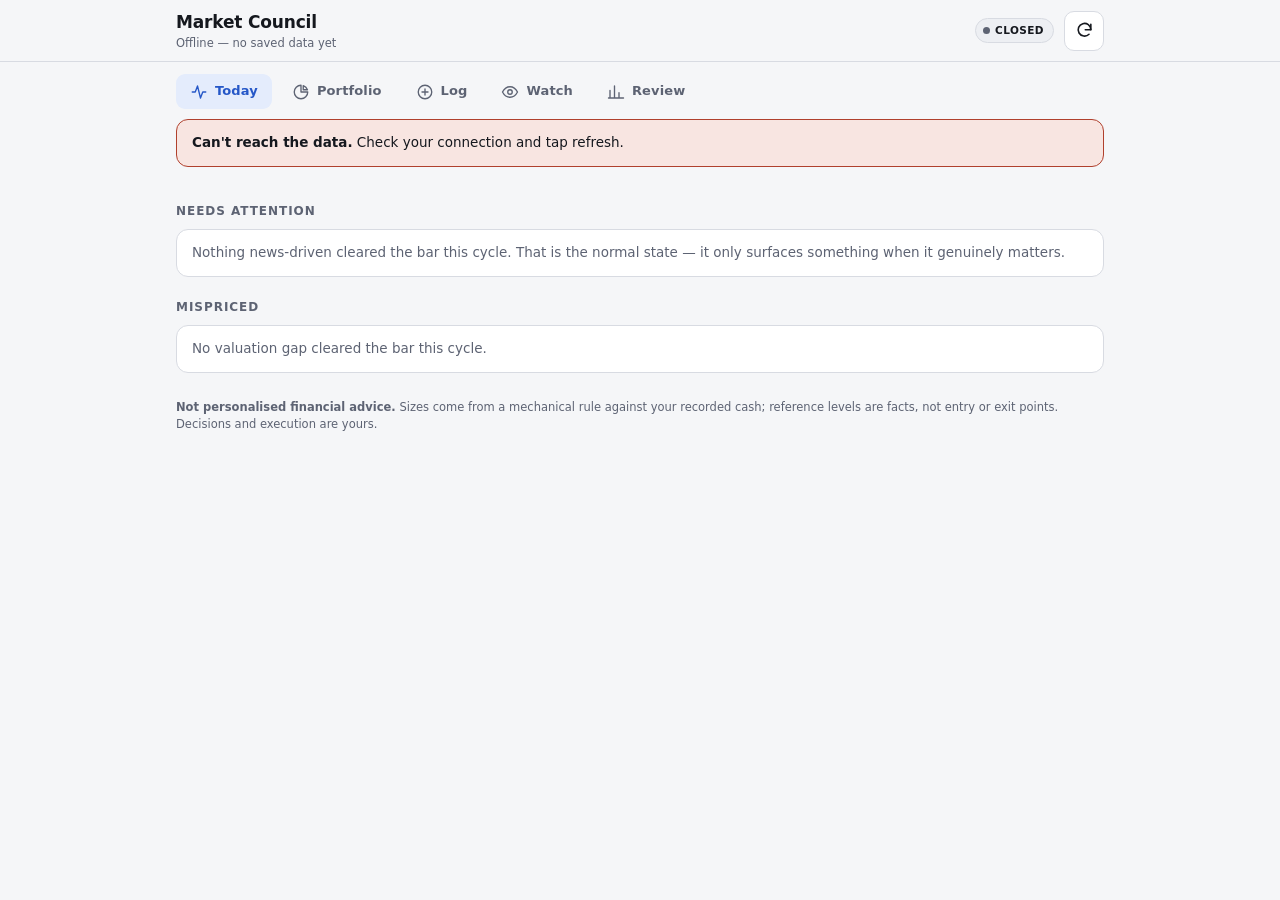
==== commit b600c5a4: "Phone app v3: review tab, HUF view, alerts, goal, journal, tax report" ====
--- a/index.html
+++ b/index.html
@@ -18,18 +18,19 @@
 <style>
 :root{--bg:#0d0f15;--sf:#161a23;--sf2:#1d222c;--bd:#2a3140;--tx:#e9ebf0;--dim:#8f96a6;
 --ac:#6ea8fe;--acs:#18243b;--up:#3fb98c;--ups:#12281f;--dn:#e0715f;--dns:#2a1714;
---wn:#d9a441;--wns:#2b2210;--onac:#0b1020;color-scheme:dark}
+--wn:#d9a441;--wns:#2b2210;--onac:#0b1020;--grid:#232a37;--s1:#3987e5;--s2:#d95926;color-scheme:dark}
 @media (prefers-color-scheme: light){
 :root{--bg:#f5f6f8;--sf:#ffffff;--sf2:#edeff3;--bd:#d8dbe2;--tx:#15181e;--dim:#5d6373;
 --ac:#2557c7;--acs:#e4ecfc;--up:#17794f;--ups:#dcefe5;--dn:#b0402d;--dns:#f8e5e1;
---wn:#8a6314;--wns:#f6ecd6;--onac:#ffffff;color-scheme:light}
+--wn:#8a6314;--wns:#f6ecd6;--onac:#ffffff;--grid:#e6e8ee;--s1:#2a78d6;--s2:#eb6834;color-scheme:light}
 }
 *{box-sizing:border-box}
 [hidden]{display:none!important}
 html{-webkit-text-size-adjust:100%}
 body{margin:0;background:var(--bg);color:var(--tx);-webkit-tap-highlight-color:transparent;
 font:15px/1.45 -apple-system,BlinkMacSystemFont,"Segoe UI",system-ui,sans-serif}
-button{font:inherit;color:inherit;cursor:pointer}
+button,select,textarea{font:inherit;color:inherit}
+button{cursor:pointer}
 a{color:var(--ac)}
 .mono{font-family:ui-monospace,"SF Mono",Menlo,Consolas,monospace;font-variant-numeric:tabular-nums}
 .up{color:var(--up)}.dn{color:var(--dn)}.fl{color:var(--dim)}
@@ -53,9 +54,9 @@
 .tabs{position:fixed;left:0;right:0;bottom:0;z-index:6;display:flex;background:var(--sf);
 border-top:1px solid var(--bd);padding-bottom:env(safe-area-inset-bottom)}
 .tab{flex:1;display:flex;flex-direction:column;align-items:center;gap:3px;min-height:58px;
-padding:8px 0 6px;background:none;border:0;color:var(--dim);font-size:10.5px;font-weight:700;
-letter-spacing:.02em}
-.tab svg{width:23px;height:23px;fill:none;stroke:currentColor;stroke-width:1.8;
+padding:8px 0 6px;background:none;border:0;color:var(--dim);font-size:10px;font-weight:700;
+letter-spacing:.01em;min-width:0}
+.tab svg{width:22px;height:22px;fill:none;stroke:currentColor;stroke-width:1.8;
 stroke-linecap:round;stroke-linejoin:round}
 .tab[aria-selected="true"]{color:var(--ac)}
 @media (min-width:900px){
@@ -68,14 +69,16 @@
 }
 main{max-width:960px;margin:0 auto;padding:14px 16px calc(92px + env(safe-area-inset-bottom))}
 @media (min-width:900px){main{padding-bottom:48px}}
-.sh{display:flex;justify-content:space-between;align-items:baseline;gap:10px;margin:20px 0 9px}
+.sh{display:flex;justify-content:space-between;align-items:baseline;gap:10px;margin:22px 0 9px}
 .sh:first-child{margin-top:4px}
 h2{font-size:12px;text-transform:uppercase;letter-spacing:.08em;margin:0;font-weight:800;color:var(--dim)}
+h3{font-size:14px;margin:0 0 6px;font-weight:700}
 .note{font-size:11.5px;color:var(--dim)}
 .msg{border:1px solid var(--bd);background:var(--sf);border-radius:12px;padding:13px 15px;font-size:13.5px;color:var(--dim)}
 .msg b{color:var(--tx)}
 .msg.warn{border-color:var(--wn);background:var(--wns);color:var(--tx)}
 .msg.err{border-color:var(--dn);background:var(--dns);color:var(--tx)}
+.msg.ok{border-color:var(--up);background:var(--ups);color:var(--tx)}
 .banner{max-width:960px;margin:10px auto 0;padding:0 16px}
 .row{display:flex;gap:8px;flex-wrap:wrap;align-items:center}
 .btn{border:1px solid var(--bd);background:var(--sf);border-radius:10px;padding:10px 14px;
@@ -85,6 +88,7 @@
 width:100%;min-height:52px;font-size:16px;border-radius:12px}
 .btn:disabled{opacity:.45;cursor:default}
 .link{background:none;border:0;padding:0;color:var(--ac);font-weight:600;font-size:13px}
+.gap{margin-top:9px}
 .pick{background:var(--sf);border:1px solid var(--bd);border-left:3px solid var(--ac);
 border-radius:12px;padding:13px 14px;margin-bottom:10px}
 .pick.stale{border-left-color:var(--bd)}
@@ -117,7 +121,8 @@
 details.more>summary{cursor:pointer;list-style:none;font-size:11px;font-weight:800;letter-spacing:.07em;
 text-transform:uppercase;color:var(--ac);padding:9px 0 3px;min-height:36px;display:flex;align-items:center;gap:6px}
 details.more>summary::-webkit-details-marker{display:none}
-details.more>summary::before{content:"";width:0;height:0;border-style:solid;border-width:5px 0 5px 7px;border-color:transparent transparent transparent currentColor;transition:transform .15s}
+details.more>summary::before{content:"";width:0;height:0;border-style:solid;border-width:5px 0 5px 7px;
+border-color:transparent transparent transparent currentColor;transition:transform .15s}
 details.more[open]>summary::before{transform:rotate(90deg)}
 .dbody{font-size:13px;color:var(--dim);line-height:1.6}
 .dbody p{margin:6px 0 9px}
@@ -135,6 +140,7 @@
 .tv{font-size:21px;font-weight:800;letter-spacing:-.02em;margin-top:3px}
 .ts{font-size:11.5px;color:var(--dim);margin-top:1px}
 .card{background:var(--sf);border:1px solid var(--bd);border-radius:12px;overflow:hidden}
+.pad{padding:12px 14px}
 .prow{padding:12px 14px}
 .prow+.prow{border-top:1px solid var(--bd)}
 .prh{display:flex;align-items:baseline;gap:8px}
@@ -142,6 +148,7 @@
 .bar{height:6px;border-radius:3px;background:var(--sf2);margin:8px 0 6px;overflow:hidden}
 .bar i{display:block;height:100%;background:var(--ac);border-radius:3px}
 .bar.hot i{background:var(--wn)}
+.bar.big{height:10px;border-radius:5px}
 .prm{display:flex;justify-content:space-between;gap:8px;font-size:12px;color:var(--dim);flex-wrap:wrap}
 .prow .pact{margin-top:10px}
 .arow{display:flex;gap:10px;padding:10px 14px;font-size:13px;align-items:flex-start}
@@ -150,23 +157,30 @@
 .ax{flex:1;min-width:0}
 .ax .mono{font-size:12.5px}
 .ar{font-size:11.5px;color:var(--dim);margin-top:2px}
+.jn{font-size:12px;color:var(--dim);margin-top:4px;padding-left:8px;border-left:2px solid var(--bd)}
 .st{font-size:9.5px;font-weight:800;letter-spacing:.05em;text-transform:uppercase;padding:3px 6px;border-radius:5px;flex:none}
 .st.ok{background:var(--ups);color:var(--up)}
 .st.no{background:var(--dns);color:var(--dn)}
 .st.wait{background:var(--wns);color:var(--wn)}
+.st.off{background:var(--sf2);color:var(--dim)}
+.kv{display:flex;justify-content:space-between;gap:10px;padding:9px 14px;font-size:13px}
+.kv+.kv{border-top:1px solid var(--bd)}
+.kv span:first-child{color:var(--dim)}
 .panel{background:var(--sf);border:1px solid var(--bd);border-radius:14px;padding:14px}
 .seg{display:flex;background:var(--sf2);border-radius:11px;padding:3px;gap:3px}
 .seg button{flex:1;min-height:42px;border:0;background:none;color:var(--dim);font-weight:800;
 font-size:13.5px;border-radius:9px}
+.seg.sm button{min-height:34px;font-size:12.5px}
 .seg button[aria-pressed="true"]{background:var(--sf);color:var(--tx);box-shadow:0 1px 3px rgba(0,0,0,.25)}
 .seg.act button[data-v="buy"][aria-pressed="true"]{color:var(--up)}
 .seg.act button[data-v="sell"][aria-pressed="true"]{color:var(--dn)}
 .fld{display:block;margin-top:13px}
 .fld>span{display:block;font-size:10.5px;font-weight:800;letter-spacing:.07em;text-transform:uppercase;
 color:var(--dim);margin-bottom:5px}
-.fld input{width:100%;font:inherit;font-size:17px;padding:11px 12px;border-radius:10px;border:1px solid var(--bd);
-background:var(--bg);color:var(--tx);min-height:48px}
-.fld input:focus{outline:2px solid var(--ac);outline-offset:1px}
+.fld input,.fld select,.fld textarea{width:100%;font-size:16px;padding:11px 12px;border-radius:10px;
+border:1px solid var(--bd);background:var(--bg);color:var(--tx);min-height:48px}
+.fld textarea{min-height:92px;resize:vertical;font-size:15px}
+.fld input:focus,.fld select:focus,.fld textarea:focus{outline:2px solid var(--ac);outline-offset:1px}
 .two{display:grid;grid-template-columns:1fr 1fr;gap:9px}
 .qc{display:flex;gap:6px;flex-wrap:wrap;margin-top:8px}
 .qc button{border:1px solid var(--bd);background:var(--sf2);border-radius:99px;padding:6px 12px;
@@ -183,6 +197,10 @@
 .steps{padding-left:19px;margin:8px 0;font-size:13px;color:var(--dim)}
 .steps li{margin-bottom:6px}
 .steps b{color:var(--tx)}
+details.sub{margin-top:12px;border-top:1px solid var(--bd);padding-top:4px}
+details.sub>summary{cursor:pointer;list-style:none;font-size:12px;font-weight:800;color:var(--ac);
+padding:8px 0;min-height:36px;display:flex;align-items:center}
+details.sub>summary::-webkit-details-marker{display:none}
 .wgrid{display:grid;grid-template-columns:1fr;gap:9px}
 @media (min-width:640px){.wgrid{grid-template-columns:1fr 1fr}}
 @media (min-width:900px){.wgrid{grid-template-columns:1fr 1fr 1fr}}
@@ -202,6 +220,32 @@
 .fr+.fr{border-top:1px solid var(--bd)}
 .fk{font-weight:800;min-width:48px}
 .fx{flex:1;color:var(--dim);min-width:0}
+.tblw{overflow-x:auto;-webkit-overflow-scrolling:touch}
+table.tbl{width:100%;border-collapse:collapse;font-size:12.5px;font-variant-numeric:tabular-nums}
+.tbl th{text-align:left;font-size:10px;font-weight:800;letter-spacing:.06em;text-transform:uppercase;
+color:var(--dim);padding:8px 10px;border-bottom:1px solid var(--bd);white-space:nowrap}
+.tbl td{padding:8px 10px;border-bottom:1px solid var(--bd);white-space:nowrap}
+.tbl tr:last-child td{border-bottom:0}
+.tbl .r{text-align:right}
+.chart{position:relative;margin-top:4px}
+.chart svg{display:block;width:100%;touch-action:pan-y}
+.chart .gl{stroke:var(--grid);stroke-width:1}
+.chart .gl.z{stroke:var(--bd)}
+.chart .ax{fill:var(--dim);font-size:10.5px}
+.chart .lbl{fill:var(--tx);font-size:11.5px;font-weight:700}
+.chart .xh{stroke:var(--dim);stroke-width:1}
+.legend{display:flex;gap:14px;flex-wrap:wrap;font-size:12px;color:var(--dim);margin:2px 0 6px}
+.legend span{display:inline-flex;align-items:center;gap:6px}
+.legend i{display:inline-block;width:14px;height:2px;border-radius:1px}
+.tip{position:absolute;pointer-events:none;background:var(--sf);border:1px solid var(--bd);border-radius:8px;
+padding:7px 9px;font-size:12px;box-shadow:0 4px 14px rgba(0,0,0,.25);white-space:nowrap}
+.tip b{display:block;margin-bottom:2px}
+.tip i{display:inline-block;width:10px;height:2px;margin-right:5px;vertical-align:middle}
+.toast{position:fixed;left:12px;right:12px;bottom:calc(70px + env(safe-area-inset-bottom));z-index:9;
+max-width:520px;margin:0 auto;background:var(--sf);border:1px solid var(--up);border-radius:12px;
+padding:11px 13px;font-size:13.5px;box-shadow:0 6px 24px rgba(0,0,0,.35)}
+.toast.err{border-color:var(--dn)}
+@media (min-width:900px){.toast{bottom:24px}}
 footer{margin-top:26px;font-size:11.5px;color:var(--dim);line-height:1.55}
 </style>
 </head>
@@ -224,15 +268,18 @@
 <button class="tab" id="t-portfolio" data-tab="portfolio" role="tab">
 <svg viewBox="0 0 24 24"><path d="M21 12A9 9 0 1 1 12 3v9z"/><path d="M15 3.4A9 9 0 0 1 20.6 9H15z"/></svg>Portfolio</button>
 <button class="tab" id="t-log" data-tab="log" role="tab">
-<svg viewBox="0 0 24 24"><circle cx="12" cy="12" r="9"/><path d="M12 8v8M8 12h8"/></svg>Log trade</button>
+<svg viewBox="0 0 24 24"><circle cx="12" cy="12" r="9"/><path d="M12 8v8M8 12h8"/></svg>Log</button>
 <button class="tab" id="t-watch" data-tab="watch" role="tab">
-<svg viewBox="0 0 24 24"><path d="M2 12s3.6-7 10-7 10 7 10 7-3.6 7-10 7S2 12 2 12z"/><circle cx="12" cy="12" r="3"/></svg>Watchlist</button>
+<svg viewBox="0 0 24 24"><path d="M2 12s3.6-7 10-7 10 7 10 7-3.6 7-10 7S2 12 2 12z"/><circle cx="12" cy="12" r="3"/></svg>Watch</button>
+<button class="tab" id="t-review" data-tab="review" role="tab">
+<svg viewBox="0 0 24 24"><path d="M4 20V10M10 20V4M16 20v-7M22 20H2"/></svg>Review</button>
 </nav>
 <div class="banner" id="banner"></div>
 <main>
 <section class="view" id="v-today">
 <div id="install"></div>
 <div id="today-cash"></div>
+<div id="today-alerts"></div>
 <div class="sh"><h2>Needs attention</h2><span class="note" id="n-picks"></span></div>
 <div id="picks"></div>
 <div class="sh"><h2>Mispriced</h2><span class="note" id="n-mis"></span></div>
@@ -240,6 +287,10 @@
 <div id="recent-wrap" hidden>
 <div class="sh"><h2>Most recent flags</h2><span class="note" id="n-recent"></span></div>
 <div id="recent"></div>
+</div>
+<div id="earn-wrap" hidden>
+<div class="sh"><h2>Earnings in the next two weeks</h2></div>
+<div class="card" id="earn"></div>
 </div>
 <footer>
 <b>Not personalised financial advice.</b> Sizes come from a mechanical rule against your recorded cash;
@@ -256,15 +307,48 @@
 </div>
 </div>
 <div id="pf-body" hidden>
-<div class="sh"><h2>Overview</h2><span class="note" id="pf-asof"></span></div>
+<div class="sh"><h2>Overview</h2>
+<div class="seg sm" id="ccy" style="width:128px"><button data-v="USD" aria-pressed="true">USD</button><button data-v="HUF" aria-pressed="false">HUF</button></div>
+</div>
 <div class="tiles" id="pf-tiles"></div>
+<div class="note gap" id="pf-asof"></div>
 <div class="sh"><h2>Positions</h2><span class="note" id="pf-n"></span></div>
 <div class="card" id="pf-pos"></div>
 <div id="pf-notes"></div>
+<div class="sh"><h2>What if</h2><span class="note">one holding moves, nothing else does</span></div>
+<div class="panel">
+<div class="seg sm" id="shock">
+<button data-v="-20" aria-pressed="true">&minus;20%</button><button data-v="-10" aria-pressed="false">&minus;10%</button>
+<button data-v="10" aria-pressed="false">+10%</button><button data-v="20" aria-pressed="false">+20%</button>
+</div>
+<div id="whatif" class="gap"></div>
+</div>
+<div class="sh"><h2>Goal</h2><span class="note" id="goal-n"></span></div>
+<div class="panel">
+<div id="goal"></div>
+<details class="sub" id="goal-edit">
+<summary>Set or change the goal</summary>
+<div class="two">
+<label class="fld"><span>Target (HUF)</span><input id="g-amt" type="number" inputmode="numeric" min="0" step="10000" placeholder="5000000"></label>
+<label class="fld"><span>By (month)</span><input id="g-by" type="month"></label>
+</div>
+<div class="gap"><button class="btn" id="g-save" style="width:100%">Save goal</button></div>
+</details>
+<div id="goal-stat"></div>
+</div>
+<div class="sh"><h2>Costs</h2><span class="note">commission and currency conversion you logged</span></div>
+<div class="card" id="costs"></div>
 <div class="sh"><h2>Activity</h2><span class="note" id="pf-an"></span></div>
 <div class="card" id="pf-act"></div>
-<div class="sh"><h2>Track record</h2></div>
-<div class="msg" id="pf-track"></div>
+<div class="sh"><h2>Tax report</h2>
+<label class="note">Year <select id="tax-year" style="font-size:13px;padding:3px 6px;border-radius:6px;border:1px solid var(--bd);background:var(--sf)"></select></label>
+</div>
+<div class="card" id="tax"></div>
+<div class="row gap"><button class="btn sm" id="tax-csv">Download CSV</button></div>
+<p class="note">Hungarian tax is worked out in forints at the MNB rate. This report uses the MNB rate stored when each
+trade was logged; positions bought before logging started have no forint cost, so their gains show as unknown.
+A starting point for your return, not tax advice. Also worth asking your broker: whether your account can be a
+<b>TBSZ</b> (long-term investment account), which makes gains tax-free after five years.</p>
 <div class="row" style="margin-top:14px"><button class="link" id="pf-hide">Hide portfolio on this device</button></div>
 </div>
 </section>
@@ -277,6 +361,13 @@
 <button data-v="deposit" aria-pressed="false">Deposit</button>
 <button data-v="withdraw" aria-pressed="false">Withdraw</button>
 </div>
+<details class="sub" id="paste-box">
+<summary>Paste your broker's confirmation instead</summary>
+<label class="fld"><span>Confirmation text</span>
+<textarea id="paste" placeholder="e.g. Bought 2.0833 NVO @ $38.40, total $80.00, fee $0.35"></textarea></label>
+<div class="gap"><button class="btn sm" id="paste-go">Read it into the form</button></div>
+<div class="hintline" id="paste-out">Read on this phone only; nothing is sent until you press the button below.</div>
+</details>
 <label class="fld" id="w-tick"><span>Ticker</span>
 <input id="f-tick" type="text" autocapitalize="characters" autocorrect="off" autocomplete="off"
 spellcheck="false" placeholder="e.g. NVO" maxlength="12">
@@ -289,7 +380,10 @@
 <button data-v="all" aria-pressed="false" id="m-all">Whole position</button>
 </div>
 </div>
-<label class="fld" id="w-amt"><span>Amount in $</span>
+<div class="fld" id="w-cur" hidden><span>Currency</span>
+<div class="seg" id="f-cur"><button data-v="usd" aria-pressed="true">USD</button><button data-v="huf" aria-pressed="false">HUF</button></div>
+</div>
+<label class="fld" id="w-amt"><span id="amt-lbl">Amount in $</span>
 <input id="f-amt" type="number" inputmode="decimal" step="0.01" min="0" placeholder="80.00">
 </label>
 <div class="qc" id="q-amt"></div>
@@ -299,19 +393,27 @@
 <label class="fld"><span>Price each ($)</span>
 <input id="f-px" type="number" inputmode="decimal" step="0.0001" min="0" placeholder="38.40"></label>
 </div>
-<label class="fld" id="w-fee"><span>Fee ($, optional)</span>
+<label class="fld" id="w-fee"><span>Fees in $ (commission + currency conversion)</span>
 <input id="f-fee" type="number" inputmode="decimal" step="0.01" min="0" placeholder="0.00">
 </label>
+<div id="w-journal">
+<label class="fld"><span>Why (optional)</span>
+<input id="f-why" type="text" maxlength="280" placeholder="e.g. oversold after the guidance cut, long-term view unchanged"></label>
+<label class="fld"><span>What would make you exit (optional)</span>
+<input id="f-exit" type="text" maxlength="280" placeholder="e.g. another guidance cut, or up 30%"></label>
+<div class="hintline">Notes are saved with the trade in your repository, which is public like the rest of your records.</div>
+</div>
 <div class="hintline" id="f-hint"></div>
 <div class="prev mono bad" id="f-prev">Fill in the fields above</div>
 <button class="btn primary" id="f-go" disabled>Log it</button>
 <div id="f-stat"></div>
 </div>
+<div class="sh"><h2>Recent entries</h2></div>
+<div class="card" id="log-recent"></div>
 <div class="sh"><h2>Direct posting</h2><span class="note" id="tok-state"></span></div>
 <div class="panel" id="tok-off">
 <div style="font-size:13.5px">Set this up once and <b>Log it</b> posts straight to your records &mdash;
-no GitHub screen and no sign-in, ever again. Without it, the button hands you to GitHub with
-the entry prefilled and you press <i>Commit changes</i>.</div>
+no GitHub screen and no sign-in, ever again. It also makes confirmations appear within about two minutes.</div>
 <ol class="steps">
 <li>Open <a href="https://github.com/settings/personal-access-tokens/new" target="_blank" rel="noopener">GitHub &rarr; new fine-grained token</a></li>
 <li>Resource owner <b>benipkun</b>, then <b>Only select repositories</b> &rarr; <b>market-council-state</b></li>
@@ -336,30 +438,79 @@
 loop and changes nothing in your records.</p>
 <div id="tok-stat2"></div>
 </div>
-<div class="sh"><h2>Recent entries</h2></div>
-<div class="card" id="log-recent"></div>
 </section>
 <section class="view" id="v-watch" hidden>
+<div class="sh"><h2>Your price alerts</h2><span class="note">checked around midday and after the US close</span></div>
+<div class="card" id="alerts"></div>
+<div class="panel gap">
+<div class="two">
+<label class="fld" style="margin-top:0"><span>Ticker</span>
+<input id="a-tick" type="text" autocapitalize="characters" autocorrect="off" autocomplete="off" spellcheck="false" placeholder="NVO" maxlength="12"></label>
+<label class="fld" style="margin-top:0"><span>Price ($)</span>
+<input id="a-px" type="number" inputmode="decimal" step="0.01" min="0" placeholder="36.00"></label>
+</div>
+<div class="seg sm gap" id="a-dir"><button data-v="below" aria-pressed="true">Falls below</button><button data-v="above" aria-pressed="false">Rises above</button></div>
+<div class="gap"><button class="btn" id="a-add" style="width:100%">Add alert</button></div>
+<div id="al-stat"></div>
+<p class="note" style="margin:8px 0 0">You choose the level; the system only tells you when it is crossed.</p>
+</div>
 <div class="sh"><h2>Watchlist</h2><span class="note" id="n-watch"></span></div>
 <div class="wgrid" id="watch"></div>
 <div class="sh"><h2>Latest headlines</h2><span class="note" id="n-feed"></span></div>
 <div class="feed" id="feed"></div>
 </section>
+<section class="view" id="v-review" hidden>
+<div class="sh"><h2>Does following the picks work?</h2><span class="note" id="pp-asof"></span></div>
+<div class="tiles" id="pp-tiles"></div>
+<div class="panel gap">
+<h3>Paper portfolio vs SPY, cumulative $</h3>
+<div class="legend"><span><i style="background:var(--s1)"></i>Picks (paper)</span><span><i style="background:var(--s2)"></i>SPY, same money</span></div>
+<div class="chart" id="pp-chart"></div>
+</div>
+<p class="note" id="pp-rules"></p>
+<div class="card tblw" id="pp-table"></div>
+<div class="sh"><h2>Your judging rule</h2></div>
+<div class="panel">
+<div id="rule"></div>
+<details class="sub" id="rule-edit">
+<summary>Set or change your rule</summary>
+<label class="fld"><span>The rule</span>
+<textarea id="r-text" maxlength="280" placeholder="e.g. If after 3 months the paper picks don't beat SPY after costs, I switch to index funds plus two convictions."></textarea></label>
+<label class="fld"><span>Review it on</span><input id="r-date" type="date"></label>
+<div class="gap"><button class="btn" id="r-save" style="width:100%">Save rule</button></div>
+</details>
+<div id="rule-stat"></div>
+</div>
+<div class="sh"><h2>This week</h2></div>
+<div class="card" id="week"></div>
+<div class="sh"><h2>A question from the Advisor</h2></div>
+<div class="msg" id="advq"></div>
+<div class="sh"><h2>Track record</h2></div>
+<div class="msg" id="track"></div>
+<div class="sh"><h2>System status</h2></div>
+<div class="card" id="sys"></div>
+</section>
 </main>
+<div class="toast" id="toast" hidden></div>
 <script>
 (function(){
 "use strict";
 var RAW="https://raw.githubusercontent.com/benipkun/market-council-state/main/";
 var REPO="https://github.com/benipkun/market-council-state";
 var API="https://api.github.com/repos/benipkun/market-council-state";
-var K={tok:"mc_gh_token",pf:"mc_show_pf",tab:"mc_tab",pend:"mc_pending",inst:"mc_install_dismissed"};
+var K={tok:"mc_gh_token",pf:"mc_show_pf",tab:"mc_tab",pend:"mc_pending",inst:"mc_install_dismissed",ccy:"mc_ccy"};
 var SIG={rumor:"Rumor",confirmed_news:"News",mispricing_undervalued:"Undervalued",
 mispricing_overvalued:"Overvalued",technical:"Technical"};
 var MIS=["mispricing_undervalued","mispricing_overvalued"];
-var TABS=["today","portfolio","log","watch"];
-var S={digest:null,treasury:null,ledger:null,track:null,history:null};
+var TABS=["today","portfolio","log","watch","review"];
+var MONEY=["buy","sell","deposit","withdraw"];
+var FILES={digest:"digests/latest.json",treasury:"treasury/snapshot.json",ledger:"treasury/ledger.json",
+track:"state/track_record.json",history:"digests/history.json",paper:"state/paper.json",fx:"state/fx.json",
+alerts:"state/alerts.json",alstat:"state/alerts_status.json",plan:"state/plan.json",status:"state/status.json"};
+var S={};
 var DASH=String.fromCharCode(8212),MINUS=String.fromCharCode(8722),MID=String.fromCharCode(183),
-ELL=String.fromCharCode(8230),ARROW=String.fromCharCode(8594),NL=String.fromCharCode(10);
+ELL=String.fromCharCode(8230),ARROW=String.fromCharCode(8594),NL=String.fromCharCode(10),
+CHECK=String.fromCharCode(10003);
 function $(id){return document.getElementById(id);}
 function store(k,v){
 try{
@@ -375,6 +526,11 @@
 var n=num(v); if(n==null)return DASH;
 var s=Math.abs(n).toLocaleString("en-US",{minimumFractionDigits:2,maximumFractionDigits:2});
 return (n<0?MINUS+"$":(signed&&n>0?"+$":"$"))+s;
+}
+function huf(v,signed){
+var n=num(v); if(n==null)return DASH;
+var s=Math.round(Math.abs(n)).toLocaleString("hu-HU");
+return (n<0?MINUS:(signed&&n>0?"+":""))+s+" Ft";
 }
 function pct(v){var n=num(v);return n==null?DASH:(n>=0?"+":MINUS)+Math.abs(n).toFixed(1)+"%";}
 function ago(iso){
@@ -392,11 +548,28 @@
 return today?d.toLocaleTimeString([],{hour:"2-digit",minute:"2-digit"})
 :d.toLocaleDateString([],{month:"short",day:"numeric"})+" "+d.toLocaleTimeString([],{hour:"2-digit",minute:"2-digit"});
 }
+function day(iso){var d=new Date(iso);return isNaN(d)?"":d.toISOString().slice(0,10);}
+function shortDate(s){var d=new Date(s);return isNaN(d)?String(s||""):d.toLocaleDateString([],{month:"short",day:"numeric"});}
 function tech(tk){return (S.digest&&S.digest.technicals&&S.digest.technicals[tk])||null;}
 function tokenOn(){return !!store(K.tok);}
 function pfVisible(){return store(K.pf)==="1"||tokenOn();}
 function positions(){return (S.treasury&&S.treasury.positions)||[];}
 function held(tk){return positions().some(function(p){return p.ticker===tk;});}
+function entries(){return (S.ledger&&S.ledger.entries)||[];}
+function liveMoney(){return entries().filter(function(e){return e.status==="applied"&&MONEY.indexOf(e.action)>=0&&!e.undone_by;});}
+function fxLatest(){var r=(S.fx&&S.fx.rates)||[];return r.length?r[r.length-1]:null;}
+function rate(){var f=fxLatest();return f?num(f.usd_huf):null;}
+function ccy(){return store(K.ccy)==="HUF"&&rate()?"HUF":"USD";}
+function money(v,signed){
+if(ccy()==="HUF"){var n=num(v);return n==null?DASH:huf(n*rate(),signed);}
+return usd(v,signed);
+}
+var toastTimer=null;
+function toast(html,bad){
+var t=$("toast"); t.innerHTML=html; t.className="toast"+(bad?" err":""); t.hidden=false;
+clearTimeout(toastTimer); toastTimer=setTimeout(function(){t.hidden=true;},5000);
+}
+function statBox(id,kind,html){var el=$(id);if(el)el.innerHTML=html?'<div class="stat '+kind+'">'+html+'</div>':"";}
 function get(path){
 var tok=store(K.tok);
 if(tok)return fetch(API+"/contents/"+path+"?ref=main",{cache:"no-store",
@@ -414,13 +587,13 @@
 function load(){
 if(loading)return Promise.resolve(); loading=true;
 $("rf").classList.add("spin"); session();
-return Promise.all(["digests/latest.json","treasury/snapshot.json","treasury/ledger.json",
-"state/track_record.json","digests/history.json"].map(get))
+var keys=Object.keys(FILES);
+return Promise.all(keys.map(function(k){return get(FILES[k]);}))
 .then(function(r){
-if(r[0])S.digest=r[0]; if(r[1])S.treasury=r[1]; if(r[2])S.ledger=r[2];
-if(r[3])S.track=r[3]; if(r[4])S.history=r[4];
-if(r[2]===null)S.ledger={entries:[]};
-renderAll(r[0]===undefined);
+var offline=r[0]===undefined;
+keys.forEach(function(k,i){ if(r[i])S[k]=r[i]; else if(r[i]===null&&S[k]===undefined)S[k]=null; });
+if(!S.ledger)S.ledger={entries:[]};
+renderAll(offline);
 resolvePending();
 })
 .then(function(){loading=false;$("rf").classList.remove("spin");},
@@ -449,9 +622,9 @@
 var runHours=dow>=1&&dow<=5&&h>=7&&h<=23;
 if(offline){
 b.innerHTML='<div class="msg warn"><b>Offline.</b> Showing what was last loaded ('+esc(ago(d.as_of))+').</div>';
-}else if(runHours&&ageMin>110){
+}else if(runHours&&ageMin>170){
 b.innerHTML='<div class="msg warn"><b>The pipeline hasn&#39;t reported for '+Math.round(ageMin/60)+
-'h.</b> It normally reports every hour on weekdays (06:00&ndash;23:00 UTC). It may have missed a run.</div>';
+'h.</b> On weekdays it reports every one to two hours between 06:00 and 23:00 UTC. It may have missed a run.</div>';
 }else b.innerHTML="";
 }
 function chips(tk){
@@ -511,16 +684,18 @@
 (det.length?'<details class="more"><summary>Full reasoning</summary><div class="dbody">'+det.join("")+'</div></details>':"")+
 '</div>';
 }
+function activeAlerts(){return (((S.alerts&&S.alerts.alerts)||[]).filter(function(a){return a.active;}));}
+function triggered(id){return (S.alstat&&S.alstat.triggered&&S.alstat.triggered[id])||null;}
 function renderToday(){
 var picks=(S.digest&&S.digest.picks)||[];
 var news=picks.filter(function(p){return MIS.indexOf(p.signal_type)<0;});
 var mis=picks.filter(function(p){return MIS.indexOf(p.signal_type)>=0;});
-$("n-picks").textContent=news.length?news.length+" this hour":"";
-$("n-mis").textContent=mis.length?mis.length+" this hour":"";
+$("n-picks").textContent=news.length?news.length+" this cycle":"";
+$("n-mis").textContent=mis.length?mis.length+" this cycle":"";
 $("picks").innerHTML=news.length?news.map(function(p){return pickCard(p,false);}).join(""):
-'<div class="msg">Nothing news-driven cleared the bar this hour. That is the normal state &mdash; it only surfaces something when it genuinely matters.</div>';
+'<div class="msg">Nothing news-driven cleared the bar this cycle. That is the normal state &mdash; it only surfaces something when it genuinely matters.</div>';
 $("mis").innerHTML=mis.length?mis.map(function(p){return pickCard(p,false);}).join(""):
-'<div class="msg">No valuation gap cleared the bar this hour.</div>';
+'<div class="msg">No valuation gap cleared the bar this cycle.</div>';
 var wrap=$("recent-wrap"); wrap.hidden=true;
 if(!picks.length&&S.history&&S.history.entries){
 var e=S.history.entries.slice().reverse().filter(function(x){return x.picks&&x.picks.length;})[0];
@@ -533,10 +708,29 @@
 var tc=$("today-cash");
 if(pfVisible()&&S.treasury){
 tc.innerHTML='<div class="msg" style="display:flex;justify-content:space-between;gap:10px;align-items:center">'+
-'<span>Cash available</span><b class="mono" style="font-size:17px">'+usd(S.treasury.cash)+'</b></div>';
+'<span>Cash available</span><b class="mono" style="font-size:17px">'+money(S.treasury.cash)+'</b></div>';
 }else tc.innerHTML="";
+var hits=activeAlerts().filter(function(a){return triggered(a.id);});
+$("today-alerts").innerHTML=hits.map(function(a){
+var t=triggered(a.id);
+return '<div class="msg warn gap"><b>'+esc(a.ticker)+(a.dir==="below"?" fell below ":" rose above ")+usd(a.price)+'</b> '+
+MID+' '+usd(t.price)+' when checked '+esc(ago(t.at))+'. <button class="link" data-tab="watch">Manage alerts</button></div>';
+}).join("");
+var te=(S.digest&&S.digest.technicals)||{}, rows=[];
+Object.keys(te).forEach(function(k){
+var d=te[k].next_earnings_date; if(!d)return;
+var days=Math.round((new Date(d).getTime()-Date.now())/86400000);
+if(days>=0&&days<=14)rows.push({k:k,d:d,days:days,h:pfVisible()&&held(k)});
+});
+rows.sort(function(a,b){return a.days-b.days;});
+$("earn-wrap").hidden=!rows.length;
+$("earn").innerHTML=rows.map(function(r){
+return '<div class="kv"><span><b style="color:var(--tx)">'+esc(r.k)+'</b>'+(r.h?' <span class="tag">you hold</span>':"")+'</span>'+
+'<span>'+esc(shortDate(r.d))+' '+MID+' '+(r.days===0?"today":r.days===1?"tomorrow":"in "+r.days+" days")+'</span></div>';
+}).join("");
 renderInstall();
 }
+var SHOCK=-20;
 function renderPortfolio(){
 var vis=pfVisible();
 $("pf-gate").hidden=vis; $("pf-body").hidden=!vis;
@@ -544,78 +738,172 @@
 if(!vis)return;
 var t=S.treasury;
 if(!t){$("pf-tiles").innerHTML='<div class="msg">No treasury data loaded yet.</div>';return;}
+segSet("ccy",ccy());
+var hufBtn=$("ccy").querySelector('[data-v="HUF"]'); hufBtn.disabled=!rate();
 var pos=positions().slice().sort(function(a,b){return (num(b.market_value)||0)-(num(a.market_value)||0);});
 var mv=0,cb=0; pos.forEach(function(p){mv+=num(p.market_value)||0;cb+=num(p.cost_basis)||0;});
 var unr=mv-cb, unrP=cb?(unr/cb)*100:null, rp=t.realized_pl||{};
-$("pf-asof").textContent="as of "+ago(t.as_of);
+var f=fxLatest();
+$("pf-asof").textContent="Balances as of "+ago(t.as_of)+(ccy()==="HUF"&&f?" "+MID+" converted at the "+(f.source||"MNB")+" rate of "+f.date+" ("+num(f.usd_huf).toFixed(2)+" Ft per $)":
+(rate()?"":" "+MID+" forint view arrives after the first Daily Books run"));
 $("pf-tiles").innerHTML=
-tile("Net value",usd(t.nav),"")+
-tile("Cash",usd(t.cash),(num(t.cash_pct_of_nav)!=null?Number(t.cash_pct_of_nav).toFixed(1)+"% of total":""))+
-tile("Unrealised",'<span class="'+(unr>=0?"up":"dn")+'">'+usd(unr,true)+'</span>',unrP!=null?pct(unrP)+" on cost":"")+
-tile("Realised",'<span class="'+((num(rp.ytd)||0)>=0?"up":"dn")+'">'+usd(rp.ytd||0,true)+'</span>',"this year "+MID+" "+usd(rp.mtd||0,true)+" this month");
+tile("Net value",money(t.nav),"")+
+tile("Cash",money(t.cash),(num(t.cash_pct_of_nav)!=null?Number(t.cash_pct_of_nav).toFixed(1)+"% of total":""))+
+tile("Unrealised",'<span class="'+(unr>=0?"up":"dn")+'">'+money(unr,true)+'</span>',unrP!=null?pct(unrP)+" on cost":"")+
+tile("Realised",'<span class="'+((num(rp.ytd)||0)>=0?"up":"dn")+'">'+money(rp.ytd||0,true)+'</span>',"this year "+MID+" "+money(rp.mtd||0,true)+" this month");
 $("pf-n").textContent=pos.length+(pos.length===1?" holding":" holdings");
-var nav=num(t.nav)||0;
 $("pf-pos").innerHTML=(pos.length?pos.map(function(p){
 var m=num(p.market_value)||0,c=num(p.cost_basis)||0,pl=m-c,plp=c?(pl/c)*100:null,pn=num(p.pct_nav)||0;
 return '<div class="prow"><div class="prh"><span class="tk">'+esc(p.ticker)+'</span>'+
 (tech(p.ticker)&&tech(p.ticker).region==="EU"?'<span class="tag eu">EU</span>':"")+
-'<span class="v mono">'+usd(m)+'</span></div>'+
+'<span class="v mono">'+money(m)+'</span></div>'+
 '<div class="bar'+(pn>=25?" hot":"")+'"><i style="width:'+Math.min(100,Math.max(0,pn)).toFixed(1)+'%"></i></div>'+
-'<div class="prm"><span>'+pn.toFixed(1)+'% of total</span><span class="mono '+(pl>=0?"up":"dn")+'">'+usd(pl,true)+
+'<div class="prm"><span>'+pn.toFixed(1)+'% of total</span><span class="mono '+(pl>=0?"up":"dn")+'">'+money(pl,true)+
 (plp!=null?" ("+pct(plp)+")":"")+'</span></div>'+
-'<div class="prm"><span>cost '+usd(c)+(p.last_price!=null?" &middot; last "+usd(p.last_price):"")+'</span>'+
+'<div class="prm"><span>cost '+money(c)+(p.last_price!=null?" &middot; last "+usd(p.last_price):"")+'</span>'+
 '<span>'+(p.price_as_of?"priced "+ago(p.price_as_of):"")+'</span></div>'+
 '<div class="pact"><button class="btn sm" data-log="1" data-t="'+esc(p.ticker)+'" data-act="buy">Bought more</button>'+
 '<button class="btn sm" data-log="1" data-t="'+esc(p.ticker)+'" data-act="sell">Sold some</button></div></div>';
 }).join(""):'<div class="prow fl">No positions recorded.</div>')+
-'<div class="prow"><div class="prh"><span class="tk">Cash</span><span class="v mono">'+usd(t.cash)+'</span></div>'+
+'<div class="prow"><div class="prh"><span class="tk">Cash</span><span class="v mono">'+money(t.cash)+'</span></div>'+
 '<div class="bar"><i style="width:'+Math.min(100,num(t.cash_pct_of_nav)||0).toFixed(1)+'%;background:var(--dim)"></i></div>'+
 '<div class="pact"><button class="btn sm" data-log="1" data-act="deposit">Deposit</button>'+
 '<button class="btn sm" data-log="1" data-act="withdraw">Withdraw</button></div></div>';
 var notes=[];
-(t.concentration_flags||[]).forEach(function(f){notes.push('<div class="msg warn" style="margin-top:9px">'+esc(f)+'</div>');});
-(t.trim_considerations||[]).forEach(function(c){notes.push('<div class="msg" style="margin-top:9px"><b>'+esc(c.ticker)+
+(t.concentration_flags||[]).forEach(function(x){notes.push('<div class="msg warn gap">'+esc(x)+'</div>');});
+(t.trim_considerations||[]).forEach(function(c){notes.push('<div class="msg gap"><b>'+esc(c.ticker)+
 ' is '+Number(c.pct_nav).toFixed(1)+'% of total.</b> '+esc(c.note||"")+'</div>');});
 $("pf-notes").innerHTML=notes.join("");
-var rows=activityRows(20);
+renderWhatIf(pos,num(t.nav)||0);
+renderGoal();
+renderCosts();
+var rows=activityRows(25);
 $("pf-an").textContent=rows.count?rows.count+" recorded":"";
-$("pf-act").innerHTML=rows.html||'<div class="arow fl">No trades logged yet. Use the Log trade tab.</div>';
-var tr=S.track&&S.track.tallies;
-$("pf-track").innerHTML=tr?('<b class="up">'+(tr.confirmed||0)+'</b> confirmed &middot; <b class="dn">'+(tr.contradicted||0)+
-'</b> contradicted &middot; <b>'+(tr.inconclusive||0)+'</b> inconclusive<br><span class="note">Past picks graded against what the price actually did ~5 trading days later.</span>'):
-"No graded picks yet.";
+$("pf-act").innerHTML=rows.html||'<div class="arow fl">No trades logged yet. Use the Log tab.</div>';
+renderTax();
 }
 function tile(l,v,s){return '<div class="tile"><div class="tl">'+l+'</div><div class="tv mono">'+v+'</div><div class="ts">'+esc(s)+'</div></div>';}
+function renderWhatIf(pos,nav){
+segSet("shock",String(SHOCK));
+if(!pos.length||!nav){$("whatif").innerHTML='<div class="note">No holdings to test.</div>';return;}
+$("whatif").innerHTML=pos.map(function(p){
+var m=num(p.market_value)||0, chg=m*SHOCK/100, tot=nav?chg/nav*100:0;
+return '<div class="kv" style="padding-left:0;padding-right:0"><span><b style="color:var(--tx)">'+esc(p.ticker)+'</b> '+pct(SHOCK)+'</span>'+
+'<span class="mono '+(chg>=0?"up":"dn")+'">your total '+money(chg,true)+' ('+pct(tot)+')</span></div>';
+}).join("")+'<div class="note">Each line is that one holding moving on its own; its effect on your whole account is its share of the total times the move.</div>';
+}
+function monthsBetween(a,b){return (b.getFullYear()-a.getFullYear())*12+(b.getMonth()-a.getMonth());}
+function depositMonths(){
+var set={};
+liveMoney().forEach(function(e){if(e.action==="deposit")set[String(e.at||"").slice(0,7)]=1;});
+return set;
+}
+function renderGoal(){
+var g=S.plan&&S.plan.goal, r=rate(), t=S.treasury, el=$("goal");
+var dm=depositMonths(), now=new Date(), streak=0, cur=new Date(now.getFullYear(),now.getMonth(),1);
+function key(d){return d.getFullYear()+"-"+String(d.getMonth()+1).padStart(2,"0");}
+if(!dm[key(cur)])cur.setMonth(cur.getMonth()-1);
+while(dm[key(cur)]){streak++;cur.setMonth(cur.getMonth()-1);}
+var thisMonth=0; liveMoney().forEach(function(e){if(e.action==="deposit"&&String(e.at).slice(0,7)===key(now))thisMonth+=num(e.usd)||0;});
+var streakTxt='Deposit streak: <b>'+streak+(streak===1?" month":" months")+'</b> '+MID+' this month '+money(thisMonth);
+$("goal-n").textContent=g?"target "+huf(g.amount_huf)+" by "+g.by:"";
+if(!g){el.innerHTML='<div class="note">No goal set yet. Setting one turns the rest of this card on.</div><div class="note gap">'+streakTxt+'</div>';return;}
+if(!r||!t){el.innerHTML='<div class="note">The goal is in forints, so it needs an exchange rate. It appears after the first Daily Books run.</div>';return;}
+var navH=(num(t.nav)||0)*r, target=num(g.amount_huf)||0, p=target?Math.min(100,navH/target*100):0;
+var by=new Date(String(g.by)+"-01T00:00:00Z"), left=Math.max(1,monthsBetween(now,by)), need=Math.max(0,target-navH)/left;
+el.innerHTML='<div class="prh"><span class="tk mono">'+huf(navH)+'</span><span class="v note">of '+huf(target)+'</span></div>'+
+'<div class="bar big"><i style="width:'+p.toFixed(1)+'%"></i></div>'+
+'<div class="prm"><span>'+p.toFixed(1)+'% there</span><span>'+left+(left===1?" month":" months")+' left</span></div>'+
+'<div class="msg gap"><b class="mono">'+huf(need)+' a month</b> closes the gap by '+esc(g.by)+
+' from deposits alone, counting no growth at all. Any return is a bonus on top.</div>'+
+'<div class="note gap">'+streakTxt+'</div>';
+}
+function renderCosts(){
+var tr=liveMoney().filter(function(e){return e.action==="buy"||e.action==="sell";});
+var fees=0,vol=0; tr.forEach(function(e){fees+=num(e.fee)||0;vol+=num(e.usd)||0;});
+$("costs").innerHTML=!tr.length?'<div class="kv"><span>No trades logged yet</span><span></span></div>':
+'<div class="kv"><span>Fees so far</span><span class="mono">'+money(fees)+'</span></div>'+
+'<div class="kv"><span>Traded volume</span><span class="mono">'+money(vol)+'</span></div>'+
+'<div class="kv"><span>Lost to costs</span><span class="mono '+(vol&&fees/vol>0.01?"dn":"")+'">'+(vol?(fees/vol*100).toFixed(2)+"%":DASH)+'</span></div>'+
+'<div class="kv"><span>Per trade</span><span class="mono">'+money(fees/tr.length)+' on '+money(vol/tr.length)+'</span></div>';
+}
+function undoTarget(){
+var e=entries();
+for(var i=e.length-1;i>=0;i--){
+var x=e[i];
+if(x.status!=="applied")continue;
+if(MONEY.indexOf(x.action)<0||x.undone_by)return null;
+return x;
+}
+return null;
+}
 function activityRows(limit){
-var pend=pending().filter(function(p){return p.kind!=="test";});
-var led=((S.ledger&&S.ledger.entries)||[]).filter(function(e){return e.status!=="test";}).slice().reverse();
+var pend=pending().filter(function(p){return p.kind==="trade"||p.kind==="undo";});
+var led=entries().filter(function(e){return e.status==="applied"||e.status==="rejected";}).slice().reverse();
+var u=undoTarget();
 var html=pend.map(function(p){
 return '<div class="arow"><span class="aw">'+esc(when(p.at))+'</span><div class="ax"><span class="mono">'+esc(p.line)+
 '</span><div class="ar">waiting to be applied</div></div><span class="st wait">pending</span></div>';
 }).join("");
 html+=led.slice(0,limit).map(function(e){
-var ok=e.status==="applied";
+var ok=e.status==="applied", cost=(ok&&num(e.fee)&&num(e.usd))?" "+MID+" cost "+(num(e.fee)/num(e.usd)*100).toFixed(2)+"%":"";
+var info=ok?(e.cash_after!=null?"cash after "+money(e.cash_after):""):esc(e.reason||"rejected");
+if(e.currency==="HUF"&&e.amount_huf)info=huf(e.amount_huf)+" at "+num(e.fx_usd_huf).toFixed(2)+" "+MID+" "+info;
+var badge=e.undone_by?'<span class="st off">undone</span>':'<span class="st '+(ok?"ok":"no")+'">'+(e.action==="undo"?"undo":ok?"applied":"rejected")+'</span>';
 return '<div class="arow"><span class="aw">'+esc(when(e.at))+'</span><div class="ax"><span class="mono">'+esc(e.line)+
-'</span><div class="ar">'+(ok?(e.cash_after!=null?"cash after "+usd(e.cash_after):""):esc(e.reason||"rejected"))+
-(e.reconciled?" &middot; re-applied after a conflict":"")+'</div></div>'+
-'<span class="st '+(ok?"ok":"no")+'">'+(ok?"applied":"rejected")+'</span></div>';
+'</span><div class="ar">'+info+cost+(e.reconciled?" "+MID+" re-applied after a conflict":"")+'</div>'+
+(e.why?'<div class="jn">Why: '+esc(e.why)+'</div>':"")+(e.exit_plan?'<div class="jn">Exit: '+esc(e.exit_plan)+'</div>':"")+
+(u&&u.id===e.id?'<div class="gap"><button class="btn sm" data-undo="'+esc(e.id)+'" data-line="'+esc(e.line)+'">Undo this</button></div>':"")+
+'</div>'+badge+'</div>';
 }).join("");
 return {html:html,count:led.length};
 }
-var F={act:"buy",mode:"usd"};
-function seg(id,val){
+function taxRows(year){
+return liveMoney().filter(function(e){return e.action==="sell"&&String(e.at).slice(0,4)===String(year);});
+}
+function renderTax(){
+var sel=$("tax-year"), years={}, y0=String(new Date().getFullYear());
+years[y0]=1; liveMoney().forEach(function(e){if(e.action==="sell")years[String(e.at).slice(0,4)]=1;});
+var cur=sel.value||y0;
+sel.innerHTML=Object.keys(years).sort().reverse().map(function(y){return '<option'+(y===cur?" selected":"")+'>'+y+'</option>';}).join("");
+var rows=taxRows(cur);
+if(!rows.length){$("tax").innerHTML='<div class="kv"><span>No sales logged in '+esc(cur)+'</span><span></span></div>';return;}
+var tu=0,th=0,unknown=0;
+var body=rows.map(function(e){
+var proceeds=(num(e.usd)||0)-(num(e.fee)||0);
+tu+=num(e.realized)||0; if(num(e.realized_huf)!=null)th+=num(e.realized_huf); else unknown++;
+return '<tr><td>'+esc(day(e.at))+'</td><td>'+esc(e.ticker)+'</td><td class="r">'+usd(proceeds)+'</td><td class="r">'+usd(e.realized,true)+
+'</td><td class="r">'+(num(e.fx_usd_huf)?num(e.fx_usd_huf).toFixed(2):DASH)+'</td><td class="r">'+(num(e.realized_huf)!=null?huf(e.realized_huf,true):"unknown")+'</td></tr>';
+}).join("");
+$("tax").innerHTML='<div class="tblw"><table class="tbl"><thead><tr><th>Date</th><th>Ticker</th><th class="r">Proceeds</th><th class="r">Gain $</th><th class="r">MNB rate</th><th class="r">Gain Ft</th></tr></thead><tbody>'+
+body+'</tbody></table></div><div class="kv"><span>Total '+esc(cur)+'</span><span class="mono">'+usd(tu,true)+' '+MID+' '+huf(th,true)+
+(unknown?' ('+unknown+' unknown)':"")+'</span></div>';
+}
+function csvCell(v){var s=String(v==null?"":v);return /[",]/.test(s)||s.indexOf(NL)>=0?'"'+s.replace(/"/g,'""')+'"':s;}
+function downloadCsv(){
+var y=$("tax-year").value, rows=taxRows(y);
+var lines=[["date","ticker","line","proceeds_usd","fee_usd","cost_removed_usd","realized_usd","mnb_usd_huf","proceeds_huf","cost_removed_huf","realized_huf"].join(",")];
+rows.forEach(function(e){lines.push([day(e.at),e.ticker,e.line,((num(e.usd)||0)-(num(e.fee)||0)).toFixed(2),e.fee,e.cost_removed,e.realized,e.fx_usd_huf,e.proceeds_huf,e.cost_removed_huf,e.realized_huf].map(csvCell).join(","));});
+var blob=new Blob([lines.join(NL)+NL],{type:"text/csv"}), a=document.createElement("a");
+a.href=URL.createObjectURL(blob); a.download="market-council-sales-"+y+".csv";
+document.body.appendChild(a); a.click(); setTimeout(function(){URL.revokeObjectURL(a.href);a.remove();},500);
+}
+var F={act:"buy",mode:"usd",cur:"usd"};
+function segSet(id,val){
 [].forEach.call($(id).querySelectorAll("button"),function(b){b.setAttribute("aria-pressed",String(b.dataset.v===val));});
 }
 function syncForm(){
 var cash=F.act==="deposit"||F.act==="withdraw";
-if(cash)F.mode="usd";
+if(cash)F.mode="usd"; else F.cur="usd";
 if(F.act!=="sell"&&F.mode==="all")F.mode="usd";
-seg("f-act",F.act); seg("f-mode",F.mode);
-$("w-tick").hidden=cash; $("q-tick").hidden=cash; $("w-mode").hidden=cash;
+segSet("f-act",F.act); segSet("f-mode",F.mode); segSet("f-cur",F.cur);
+$("w-tick").hidden=cash; $("q-tick").hidden=cash; $("w-mode").hidden=cash; $("w-cur").hidden=!cash;
 $("m-all").hidden=F.act!=="sell";
-$("w-amt").hidden=F.mode!=="usd"; $("q-amt").hidden=F.mode!=="usd";
+$("w-amt").hidden=F.mode!=="usd"; $("q-amt").hidden=F.mode!=="usd"||F.cur==="huf";
 $("w-qty").hidden=F.mode!=="qty";
-$("w-fee").hidden=cash;
+$("w-fee").hidden=cash; $("w-journal").hidden=cash; $("paste-box").hidden=cash;
+$("amt-lbl").textContent=F.cur==="huf"?"Amount in forints":"Amount in $";
+$("f-amt").step=F.cur==="huf"?"1":"0.01"; $("f-amt").placeholder=F.cur==="huf"?"30000":"80.00";
 quickChips(); preview();
 }
 function quickChips(){
@@ -630,9 +918,8 @@
 var ps=p.position_suggestion;
 if(p.ticker===tk&&ps&&ps.tier&&ps.tier!=="none"&&num(ps.suggested_size_usd)>0)hint=num(ps.suggested_size_usd);
 });
-var amts=[25,50,100,200];
 $("q-amt").innerHTML=(hint?'<button class="hint" data-qa="'+hint.toFixed(2)+'">'+usd(hint)+' suggested</button>':"")+
-amts.map(function(a){return '<button data-qa="'+a+'">$'+a+'</button>';}).join("");
+[25,50,100,200].map(function(a){return '<button data-qa="'+a+'">$'+a+'</button>';}).join("");
 }
 function buildLine(){
 var cash=F.act==="deposit"||F.act==="withdraw";
@@ -641,6 +928,10 @@
 var usdv=null, body;
 if(cash){
 if(!(amt>0))return {err:"Enter the amount."};
+if(F.cur==="huf"){
+var r=rate();
+return {text:F.act+" "+Math.round(amt)+" huf",usd:r?amt/r:null,huf:Math.round(amt)};
+}
 return {text:F.act+" "+amt.toFixed(2)+" usd",usd:amt};
 }
 if(!tk)return {err:"Enter a ticker."};
@@ -656,11 +947,13 @@
 go.textContent=tokenOn()?"Log it":"Continue on GitHub "+ARROW;
 h.className="hintline"; h.textContent="";
 var t=S.treasury;
+if(L.huf&&L.usd)h.textContent="About "+usd(L.usd)+" at the latest MNB rate.";
+else if(L.huf&&!L.usd){h.className="hintline warn";h.textContent="No exchange rate stored yet; the inbox will fetch one.";}
 if(L.text&&pfVisible()&&t){
 if(F.act==="buy"&&L.usd!=null){
 var need=L.usd+(L.fee||0);
 if(need>num(t.cash)+0.005){h.className="hintline warn";h.textContent="That's more than your recorded cash ("+usd(t.cash)+"). It would be rejected.";}
-else h.textContent="Cash after: "+usd(num(t.cash)-need);
+else h.textContent="Cash after: "+usd(num(t.cash)-need)+(L.fee&&L.usd?" "+MID+" costs "+(L.fee/L.usd*100).toFixed(2)+"% of this trade":"");
 }else if(F.act==="sell"&&L.ticker&&!held(L.ticker)){
 h.className="hintline warn";h.textContent="No "+L.ticker+" position is recorded. A sell would be rejected.";
 }else if(F.act==="withdraw"&&L.usd>num(t.cash)+0.005){
@@ -668,76 +961,127 @@
 }
 }
 }
+function journalLines(){
+var w=($("f-why").value||"").trim(), x=($("f-exit").value||"").trim(), out="";
+function clean(s){return s.split(NL).join(" ").slice(0,280);}
+if(w&&!$("w-journal").hidden)out+="why: "+clean(w)+NL;
+if(x&&!$("w-journal").hidden)out+="exit: "+clean(x)+NL;
+return out;
+}
 function stamp(){
 return new Date().toISOString().replace(/[-:]/g,"").replace(/[.][0-9]+Z$/,"Z")+"-"+Math.random().toString(36).slice(2,7);
 }
 function b64(s){return btoa(unescape(encodeURIComponent(s)));}
-function fstat(kind,html){$("f-stat").innerHTML=html?'<div class="stat '+kind+'">'+html+'</div>':"";}
+function fstat(kind,html){statBox("f-stat",kind,html);}
+function send(content,kind,label,box,sentMsg){
+var id=stamp(), path="inbox/queue/"+id+".md", tok=store(K.tok);
+if(!tok){
+addPending(id,label,kind,box);
+window.open(REPO+"/new/main?filename="+encodeURIComponent(path)+"&value="+encodeURIComponent(content),"_blank","noopener");
+statBox(box,"wait","<b>Finish on GitHub:</b> press <i>Commit changes</i>. This confirms once it's applied, which can take up to five minutes to show without direct posting.");
+poll(); return Promise.resolve(true);
+}
+statBox(box,"wait","Sending"+ELL);
+return fetch(API+"/contents/"+path,{method:"PUT",
+headers:{"Authorization":"Bearer "+tok,"Accept":"application/vnd.github+json","Content-Type":"application/json"},
+body:JSON.stringify({message:"Market Council: "+label,content:b64(content)})})
+.then(function(r){
+if(r.status===201){addPending(id,label,kind,box);statBox(box,"wait",sentMsg||"<b>Sent.</b> Usually confirmed within two minutes.");poll();return true;}
+return r.json().catch(function(){return {};}).then(function(j){
+if(r.status===401)statBox(box,"err","<b>GitHub doesn't accept the saved token</b> (it may have expired). Nothing was sent. Replace it in the Log tab.");
+else if(r.status===403||r.status===404)statBox(box,"err","<b>The token can't write to the repository</b> ("+r.status+"). Nothing was sent.");
+else statBox(box,"err","GitHub returned "+r.status+(j.message?": "+esc(j.message):"")+". Nothing was sent.");
+return false;
+});
+})
+.catch(function(e){statBox(box,"err","<b>Couldn't reach GitHub</b> ("+esc(e.message)+"). Nothing was sent.");return false;});
+}
 function submit(){
 var L=buildLine(); if(!L.text)return;
-var id=stamp(), path="inbox/queue/"+id+".md", tok=store(K.tok), go=$("f-go");
-if(!tok){
-addPending(id,L.text);
-window.open(REPO+"/new/main?filename="+encodeURIComponent(path)+"&value="+encodeURIComponent(L.text+NL),"_blank","noopener");
-fstat("wait","<b>Finish on GitHub:</b> press <i>Commit changes</i>. Come back here &mdash; this confirms once it's applied, which can take up to five minutes to show without direct posting.");
-clearAmounts(); poll(); return;
-}
-go.disabled=true; fstat("wait","Sending&hellip;");
-fetch(API+"/contents/"+path,{method:"PUT",
-headers:{"Authorization":"Bearer "+tok,"Accept":"application/vnd.github+json","Content-Type":"application/json"},
-body:JSON.stringify({message:"Log trade: "+L.text,content:b64(L.text+NL)})})
-.then(function(r){
-if(r.status===201){
-addPending(id,L.text);
-fstat("wait","<b>Sent.</b> <span class='mono'>"+esc(L.text)+"</span> is being applied &mdash; usually under two minutes. You can leave this screen.");
-clearAmounts(); poll(); return;
-}
-return r.json().catch(function(){return {};}).then(function(j){
-if(r.status===401)fstat("err","<b>GitHub doesn't accept the saved token</b> (it may have expired). Nothing was logged. Replace it under Direct posting.");
-else if(r.status===403||r.status===404)fstat("err","<b>The token can't write to the repository</b> ("+r.status+"). Give it <i>Contents: Read and write</i> on market-council-state. Nothing was logged.");
-else fstat("err","GitHub returned "+r.status+(j.message?": "+esc(j.message):"")+". Nothing was logged.");
-});
-})
-.catch(function(e){fstat("err","<b>Couldn't reach GitHub</b> ("+esc(e.message)+"). Nothing was logged &mdash; try again.");})
-.then(function(){preview();});
-}
-function clearAmounts(){["f-amt","f-qty","f-px","f-fee"].forEach(function(i){$(i).value="";});preview();}
+var go=$("f-go"); go.disabled=true;
+send(L.text+NL+journalLines(),"trade",L.text,"f-stat",
+"<b>Sent.</b> <span class='mono'>"+esc(L.text)+"</span> is being applied "+DASH+" usually under two minutes. You can leave this screen.")
+.then(function(ok){if(ok)clearForm();preview();});
+}
+function clearForm(){["f-amt","f-qty","f-px","f-fee","f-why","f-exit"].forEach(function(i){$(i).value="";});preview();}
+function parseNum(s){
+if(!s)return null; s=String(s).replace(/[^0-9.,]/g,"").replace(/[.,]+$/,"");
+var c=s.lastIndexOf(","), d=s.lastIndexOf(".");
+if(c>=0&&d>=0){ if(c>d)s=s.split(".").join("").replace(",","."); else s=s.split(",").join(""); }
+else if(c>=0){
+var parts=s.split(","), tail=parts[parts.length-1].length;
+s=(parts.length===2&&tail!==3)?s.replace(",","."):parts.join("");
+}
+var n=parseFloat(s); return isFinite(n)?n:null;
+}
+function grab(re,t,g){var m=t.match(re);return m?parseNum(m[g||1]):null;}
+function parsePaste(){
+var t=($("paste").value||""), low=t.toLowerCase(), out=[];
+if(!t.trim()){$("paste-out").textContent="Paste the confirmation text first.";return;}
+var act=/(^|[^a-z])(sold|sell|sale|elad)/.test(low)?"sell":(/(^|[^a-z])(bought|buy|purchase|v.s.rl|vett|v.tel)/.test(low)?"buy":null);
+var known=[]; if(S.digest&&S.digest.technicals)known=Object.keys(S.digest.technicals);
+positions().forEach(function(p){if(known.indexOf(p.ticker)<0)known.push(p.ticker);});
+var tk=null;
+known.forEach(function(k){if(!tk&&new RegExp("(^|[^A-Z])"+k.split(".").join("[.]")+"([^A-Z]|$)").test(t))tk=k;});
+if(!tk){
+var stop=["USD","EUR","HUF","BUY","SELL","LLC","INC","ETF","ADR","NYSE","NASDAQ","FEE","QTY","TOTAL","ID","FX","PLC","AG","NV","SA"];
+var ms=t.match(/[A-Z]{2,5}/g)||[];
+for(var i=0;i<ms.length;i++){if(stop.indexOf(ms[i])<0){tk=ms[i];break;}}
+}
+var qty=grab(/([0-9][0-9.,]*) *(shares|share|sh|units|db|pcs)([^a-z]|$)/,low)||
+grab(/(qty|quantity|shares|mennyis.g)[^0-9a-z]{0,6}([0-9][0-9.,]*)/,low,2)||
+grab(/(bought|sold|buy|sell|purchased) +([0-9][0-9.,]*) +[a-z]/,low,2);
+var px=grab(/@ *[$]?([0-9][0-9.,]*)/,low)||grab(/(price|[^a-z]at|.rfolyam)[^0-9a-z]{0,6}([0-9][0-9.,]*)/,low,2);
+var tot=grab(/(total value|total|amount|value|cost|proceeds|.sszeg|.rt.k)[^0-9a-z]{0,6}([0-9][0-9.,]*)/,low,2)||
+grab(/([0-9][0-9.,]*) *(usd )?total/,low,1)||grab(/(^|[^a-z])for +[$]?([0-9][0-9.,]*)/,low,2);
+var fee=grab(/(fees|fee|commission|jutal.k|d.j)[^0-9a-z]{0,6}([0-9][0-9.,]*)/,low,2);
+if(act){F.act=act;out.push(act);}
+if(tk){$("f-tick").value=tk;out.push(tk);}
+if(qty&&px){F.mode="qty";$("f-qty").value=qty;$("f-px").value=px;out.push(qty+" @ "+px);}
+else if(tot){F.mode="usd";$("f-amt").value=tot.toFixed(2);out.push("$"+tot.toFixed(2));}
+else if(qty&&!px&&tot===null){out.push(qty+" shares (price not found)");}
+if(fee!=null){$("f-fee").value=fee.toFixed(2);out.push("fee "+fee.toFixed(2));}
+syncForm();
+$("paste-out").textContent=out.length?"Found: "+out.join(", ")+". Check the preview below before sending.":"Couldn't read it. Fill the form by hand.";
+}
 function pending(){try{return JSON.parse(store(K.pend)||"[]");}catch(e){return [];}}
 function setPending(a){store(K.pend,a.length?JSON.stringify(a):null);}
-function addPending(id,line,kind){var a=pending();a.push({id:id,line:line,kind:kind||"trade",at:new Date().toISOString()});setPending(a);}
+function addPending(id,line,kind,box){var a=pending();a.push({id:id,line:line,kind:kind||"trade",box:box||"",at:new Date().toISOString()});setPending(a);}
 var pollTimer=null, pollUntil=0;
 function poll(){pollUntil=Date.now()+8*60000; if(!pollTimer)pollTimer=setInterval(pollTick,12000);}
 function pollTick(){
 if(!pending().length||Date.now()>pollUntil){clearInterval(pollTimer);pollTimer=null;return;}
-get("treasury/ledger.json").then(function(l){if(l){S.ledger=l;resolvePending();}});
+Promise.all([get(FILES.ledger),get(FILES.alerts),get(FILES.plan)]).then(function(r){
+if(r[0])S.ledger=r[0]; if(r[1])S.alerts=r[1]; if(r[2])S.plan=r[2];
+resolvePending();
+});
 }
 function resolvePending(){
 var a=pending(); if(!a.length){renderLogRecent();return;}
-var led=(S.ledger&&S.ledger.entries)||[], keep=[], done=[];
-var expiredTrades=0;
+var led=entries(), keep=[], done=[], expired=[];
 a.forEach(function(p){
 var e=null; led.forEach(function(x){if(x.id===p.id)e=x;});
 if(e)done.push({e:e,p:p});
 else if(Date.now()-new Date(p.at).getTime()<45*60000)keep.push(p);
-else if(p.kind!=="test")expiredTrades++;
+else expired.push(p);
 });
 setPending(keep);
 done.forEach(function(d){
-if(d.e.status!=="test")return;
-var secs=Math.round((new Date(d.e.at).getTime()-new Date(d.p.at).getTime())/1000);
-$("tok-stat2").innerHTML='<div class="stat ok"><b>Loop works &#10003;</b> The inbox answered'+
-(secs>0&&secs<3600?" in "+secs+"s":"")+'. Your records were not changed.</div>';
+var e=d.e, p=d.p, ok=e.status!=="rejected";
+if(p.kind==="test"){
+var secs=Math.round((new Date(e.at).getTime()-new Date(p.at).getTime())/1000);
+statBox("tok-stat2","ok","<b>Loop works "+CHECK+"</b> The inbox answered"+(secs>0&&secs<3600?" in "+secs+"s":"")+". Your records were not changed.");
+}else if(p.kind==="trade"){
+if(ok)fstat("ok","<b>Applied "+CHECK+"</b> <span class='mono'>"+esc(e.line)+"</span>"+(e.cash_after!=null?" "+DASH+" cash now "+usd(e.cash_after):""));
+else fstat("err","<b>Rejected:</b> <span class='mono'>"+esc(e.line)+"</span> "+DASH+" "+esc(e.reason||"see Activity"));
+}else{
+var msg=ok?("<b>Saved "+CHECK+"</b> "+esc(p.line)):("<b>Not saved:</b> "+esc(p.line)+" "+DASH+" "+esc(e.reason||""));
+if(p.box)statBox(p.box,ok?"ok":"err",msg);
+toast(msg,!ok);
+}
 });
-var trades=done.filter(function(d){return d.e.status!=="test";});
-if(trades.length){
-var e=trades[trades.length-1].e;
-if(e.status==="applied")fstat("ok","<b>Applied &#10003;</b> <span class='mono'>"+esc(e.line)+"</span>"+
-(e.cash_after!=null?" &mdash; cash now "+usd(e.cash_after):""));
-else fstat("err","<b>Rejected:</b> <span class='mono'>"+esc(e.line)+"</span> &mdash; "+esc(e.reason||"see Activity"));
-}
 if(done.length)load();
-else if(expiredTrades&&!keep.length)
-fstat("err","An entry never arrived. If you didn't press <i>Commit changes</i> on GitHub, nothing was logged.");
+expired.forEach(function(p){if(p.box)statBox(p.box,"err","It never arrived. If you didn't press <i>Commit changes</i> on GitHub, nothing was sent.");});
 if(keep.length)poll();
 renderLogRecent();
 }
@@ -750,42 +1094,38 @@
 $("tok-off").hidden=on; $("tok-on").hidden=!on;
 $("tok-state").textContent=on?"on for this device":"optional "+MID+" recommended";
 }
-function tstat(kind,html){$("tok-stat").innerHTML=html?'<div class="stat '+kind+'">'+html+'</div>':"";}
 function saveToken(){
 var v=($("tok").value||"").trim();
-if(!v){tstat("err","Paste the token first.");return;}
-tstat("wait","Checking with GitHub&hellip;");
+if(!v){statBox("tok-stat","err","Paste the token first.");return;}
+statBox("tok-stat","wait","Checking with GitHub&hellip;");
 fetch(API,{headers:{"Authorization":"Bearer "+v,"Accept":"application/vnd.github+json"}})
 .then(function(r){
-if(r.status===401){tstat("err","GitHub doesn't accept this token. Check you copied all of it.");return;}
-if(!r.ok){tstat("err","This token can't see market-council-state ("+r.status+"). Select that repository when creating it.");return;}
+if(r.status===401){statBox("tok-stat","err","GitHub doesn't accept this token. Check you copied all of it.");return;}
+if(!r.ok){statBox("tok-stat","err","This token can't see market-council-state ("+r.status+"). Select that repository when creating it.");return;}
 return r.json().then(function(j){
-if(j.permissions&&j.permissions.push===false){tstat("err","This token can read but not write. Set <i>Contents</i> to <b>Read and write</b>.");return;}
-commitToken(v,"<b>Connected &#10003;</b> Direct posting is on for this device.");
+if(j.permissions&&j.permissions.push===false){statBox("tok-stat","err","This token can read but not write. Set <i>Contents</i> to <b>Read and write</b>.");return;}
+commitToken(v,"<b>Connected "+CHECK+"</b> Direct posting is on for this device.");
 });
 })
 .catch(function(){commitToken(v,"Saved. GitHub couldn't be reached to double-check it, so the first entry will confirm whether it works.");});
 }
-function sendTest(){
-var tok=store(K.tok); if(!tok)return;
-var id=stamp(), box=$("tok-stat2");
-box.innerHTML='<div class="stat wait">Sending a test&hellip;</div>';
-fetch(API+"/contents/inbox/queue/"+id+".md",{method:"PUT",
-headers:{"Authorization":"Bearer "+tok,"Accept":"application/vnd.github+json","Content-Type":"application/json"},
-body:JSON.stringify({message:"Loop test (ping)",content:b64("ping"+NL)})})
-.then(function(r){
-if(r.status===201){addPending(id,"ping","test");poll();
-box.innerHTML='<div class="stat wait">Test sent. Waiting for the inbox to answer &mdash; usually under two minutes.</div>';}
-else box.innerHTML='<div class="stat err">GitHub returned '+r.status+'. The token may have expired or lack write access.</div>';
-})
-.catch(function(e){box.innerHTML='<div class="stat err">Couldn&#39;t reach GitHub ('+esc(e.message)+').</div>';});
-}
 function commitToken(v,msg){
 store(K.tok,v);
-if(store(K.tok)!==v){tstat("err","This browser refused to store it (private mode?).");return;}
-$("tok").value=""; renderToken(); tstat("ok",msg); preview(); renderPortfolio(); renderToday();
+if(store(K.tok)!==v){statBox("tok-stat","err","This browser refused to store it (private mode?).");return;}
+$("tok").value=""; renderToken(); statBox("tok-stat","ok",msg); preview(); load();
+}
+function renderAlerts(){
+var al=activeAlerts();
+$("alerts").innerHTML=al.length?al.map(function(a){
+var t=tech(a.ticker), tr=triggered(a.id);
+return '<div class="arow"><div class="ax"><b>'+esc(a.ticker)+'</b> '+(a.dir==="below"?"falls below":"rises above")+' <span class="mono">'+usd(a.price)+'</span>'+
+'<div class="ar">'+(t&&t.price!=null?"now "+usd(t.price):"no current price")+(S.alstat&&S.alstat.checked_at?" "+MID+" checked "+esc(ago(S.alstat.checked_at)):"")+'</div></div>'+
+(tr?'<span class="st wait">hit '+esc(shortDate(tr.at))+'</span>':'<span class="st off">waiting</span>')+
+'<button class="link" style="margin-left:8px" data-alrm="'+esc(a.id)+'" data-line="'+esc(a.ticker+" "+a.dir+" "+a.price)+'">Remove</button></div>';
+}).join(""):'<div class="arow fl">No alerts yet. Add one below.</div>';
 }
 function renderWatch(){
+renderAlerts();
 var te=(S.digest&&S.digest.technicals)||{}, keys=Object.keys(te);
 var picks={}; ((S.digest&&S.digest.picks)||[]).forEach(function(p){picks[p.ticker]=p;});
 var scrap=((S.digest&&S.digest.scrap)||[]).slice().sort(function(a,b){return String(b.first_seen||"").localeCompare(String(a.first_seen||""));});
@@ -803,7 +1143,7 @@
 '<div class="wb">'+(hs.length?hs.map(function(h){return '<div class="hl"><span class="aw">'+esc(ago(h.first_seen))+'</span>'+esc(h.headline)+'</div>';}).join(""):
 '<div class="hl">No headlines in the last three days.</div>')+
 '<div class="pact"><button class="btn sm" data-log="1" data-t="'+esc(k)+'" data-act="buy">Log a buy</button>'+
-(pfVisible()&&held(k)?'<button class="btn sm" data-log="1" data-t="'+esc(k)+'" data-act="sell">Log a sell</button>':"")+'</div></div></details>';
+'<button class="btn sm" data-altk="'+esc(k)+'">Set alert</button></div></div></details>';
 }).join(""):'<div class="msg">No ticker data yet.</div>';
 var sh=scrap.slice(0,40);
 $("n-feed").textContent=sh.length?sh.length+" of "+scrap.length:"";
@@ -811,14 +1151,135 @@
 return '<div class="fr"><span class="aw">'+esc(when(s.first_seen))+'</span><span class="fk">'+esc(s.ticker)+'</span><span class="fx">'+esc(s.headline)+'</span></div>';
 }).join(""):'<div class="fr fx">Nothing logged yet.</div>';
 }
+var ADIR="below";
+function addAlert(){
+var tk=($("a-tick").value||"").trim().toUpperCase().replace(/[^A-Z0-9.-]/g,""), px=num($("a-px").value);
+if(!tk||!(px>0)){statBox("al-stat","err","Enter a ticker and a price.");return;}
+var line="alert "+tk+" "+ADIR+" "+px.toFixed(2);
+send(line+NL,"setting",tk+" "+ADIR+" "+usd(px),"al-stat").then(function(ok){if(ok){$("a-tick").value="";$("a-px").value="";}});
+}
+function renderReview(){
+var P=S.paper, T=P&&P.totals;
+$("pp-asof").textContent=P&&P.as_of?"updated "+ago(P.as_of):"";
+if(!P||!T){
+$("pp-tiles").innerHTML='<div class="msg" style="grid-column:1/-1">The paper portfolio starts with the first evening Daily Books run. It back-fills every past pick, so it has history from day one.</div>';
+$("pp-chart").innerHTML=""; $("pp-rules").textContent=""; $("pp-table").innerHTML="";
+}else{
+var diff=num(T.diff_usd); if(diff==null)diff=(num(T.pl_usd)||0)-(num(T.spy_pl_usd)||0);
+$("pp-tiles").innerHTML=
+tile("Picks, paper",'<span class="'+((num(T.pl_usd)||0)>=0?"up":"dn")+'">'+usd(T.pl_usd,true)+'</span>',(T.positions||0)+" positions, "+(T.open||0)+" open")+
+tile("SPY, same money",'<span class="'+((num(T.spy_pl_usd)||0)>=0?"up":"dn")+'">'+usd(T.spy_pl_usd,true)+'</span>',"the do-nothing alternative")+
+tile("Picks minus SPY",'<span class="'+(diff>=0?"up":"dn")+'">'+usd(diff,true)+'</span>',diff>=0?"ahead of the index":"behind the index")+
+tile("Hit rate",T.hit_rate!=null?(num(T.hit_rate)*100).toFixed(0)+"%":DASH,(T.closed||0)?(T.closed_wins||0)+" of "+T.closed+" closed positions made money":"no position closed yet");
+drawChart($("pp-chart"),P.series||[]);
+$("pp-rules").innerHTML="Rules: every bullish pick is a paper buy and every bearish pick a paper short, at the suggested size (or $100 when "+
+"no size was given), held 20 trading days. The same money goes into SPY at the same moment. Before costs; a real trade also pays fees.";
+var rows=(P.positions||[]).slice().sort(function(a,b){return String(b.flagged_at).localeCompare(String(a.flagged_at));});
+$("pp-table").innerHTML=rows.length?'<table class="tbl"><thead><tr><th>Ticker</th><th>Flagged</th><th>Side</th><th class="r">Money</th><th class="r">Entry</th><th class="r">Now</th><th class="r">Pick P/L</th><th class="r">SPY P/L</th><th>Status</th></tr></thead><tbody>'+
+rows.map(function(r){
+return '<tr><td><b>'+esc(r.ticker)+'</b></td><td>'+esc(shortDate(r.flagged_at))+'</td><td>'+esc(r.direction)+'</td><td class="r">'+usd(r.notional_usd)+
+'</td><td class="r">'+usd(r.entry_price)+'</td><td class="r">'+usd(r.last_price)+'</td><td class="r '+((num(r.pl_usd)||0)>=0?"up":"dn")+'">'+usd(r.pl_usd,true)+
+'</td><td class="r">'+usd(r.spy_pl_usd,true)+'</td><td>'+(r.status==="closed"?"closed":"day "+(r.days_held||0)+" of 20")+'</td></tr>';
+}).join("")+'</tbody></table>':'<div class="pad fl">No bullish or bearish picks yet.</div>';
+}
+var rule=S.plan&&S.plan.rule;
+if(rule){
+var dl=Math.round((new Date(rule.review_on).getTime()-Date.now())/86400000);
+$("rule").innerHTML='<div style="font-size:15px">&ldquo;'+esc(rule.text)+'&rdquo;</div><div class="note gap">Review on '+esc(rule.review_on)+
+(isFinite(dl)?(dl>0?" "+MID+" in "+dl+" days":dl===0?" "+MID+" today":" "+MID+" <b>due "+(-dl)+" days ago</b>"):"")+'</div>';
+}else $("rule").innerHTML='<div class="note">Write down now how you will judge the system, before the results come in.</div>';
+var wk=Date.now()-7*86400000, parts=[];
+var hist=((S.history&&S.history.entries)||[]).filter(function(e){return new Date(e.as_of).getTime()>=wk&&e.picks&&e.picks.length;});
+var seen={}, flagged=[];
+hist.forEach(function(e){e.picks.forEach(function(p){if(p.lean!=="neutral"&&!seen[p.ticker]){seen[p.ticker]=1;flagged.push({p:p,at:e.as_of});}});});
+parts.push('<div class="kv"><span>Picks flagged</span><span>'+(flagged.length?flagged.map(function(f){return esc(f.p.ticker)+" ("+esc(f.p.lean)+")";}).join(", "):"none")+'</span></div>');
+var myTr=liveMoney().filter(function(e){return new Date(e.at).getTime()>=wk;});
+var fees=0; myTr.forEach(function(e){fees+=num(e.fee)||0;});
+parts.push('<div class="kv"><span>Your entries</span><span>'+myTr.length+(fees?" "+MID+" "+usd(fees)+" in fees":"")+'</span></div>');
+myTr.slice().reverse().slice(0,6).forEach(function(e){
+parts.push('<div class="arow"><span class="aw">'+esc(shortDate(e.at))+'</span><div class="ax"><span class="mono">'+esc(e.line)+'</span>'+
+(e.why?'<div class="jn">Why: '+esc(e.why)+'</div>':"")+(e.exit_plan?'<div class="jn">Exit: '+esc(e.exit_plan)+'</div>':"")+'</div></div>');
+});
+$("week").innerHTML=parts.join("");
+var q=null;
+(((S.history&&S.history.entries)||[]).slice().reverse()).some(function(e){
+return (e.picks||[]).some(function(p){var a=p.advisor_questions;if(a&&a.questions&&a.questions.length){q={p:p,a:a,at:e.as_of};return true;}return false;});
+});
+$("advq").innerHTML=q?'<b>'+esc(q.p.ticker)+(q.a.framing?" "+DASH+" "+esc(q.a.framing):"")+'</b><div style="margin-top:6px;color:var(--tx)">'+esc(q.a.questions[0])+
+'</div><div class="note gap">Asked '+esc(ago(q.at))+'. Questions, not answers: worth a minute before your next trade.</div>':"No Advisor question recorded yet.";
+var tr=S.track&&S.track.tallies;
+$("track").innerHTML=tr?('<b class="up">'+(tr.confirmed||0)+'</b> confirmed &middot; <b class="dn">'+(tr.contradicted||0)+
+'</b> contradicted &middot; <b>'+(tr.inconclusive||0)+'</b> inconclusive<br><span class="note">The pipeline&#39;s own grading of past picks about five trading days later.</span>'):"No graded picks yet.";
+var st=S.status||{}, loop=st.loop||{}, f=fxLatest();
+function row(l,v,good){return '<div class="kv"><span>'+l+'</span><span>'+v+(good===true?' <span class="st ok">ok</span>':good===false?' <span class="st no">check</span>':"")+'</span></div>';}
+var dAge=S.digest?(Date.now()-new Date(S.digest.as_of).getTime())/60000:null;
+$("sys").innerHTML=
+row("Pipeline last reported",S.digest?esc(ago(S.digest.as_of)):DASH,dAge==null?null:dAge<170||!isWeekdayUtc())+
+row("Trade inbox self-test",loop.checked_at?(loop.ok?"answered":"no answer")+" "+MID+" "+esc(ago(loop.checked_at)):"first test runs tonight",loop.checked_at?!!loop.ok:null)+
+row("Daily Books last ran",st.books_ran_at?esc(ago(st.books_ran_at))+" ("+esc(st.mode||"")+")":"not yet",st.books_ran_at?(Date.now()-new Date(st.books_ran_at).getTime())<30*3600000||!isWeekdayUtc():null)+
+row("Exchange rate",f?num(f.usd_huf).toFixed(2)+" Ft per $ "+MID+" "+esc(f.source||"")+" "+esc(f.date):"not yet",null)+
+row("Alerts checked",S.alstat&&S.alstat.checked_at?esc(ago(S.alstat.checked_at)):"not yet",null);
+}
+function isWeekdayUtc(){var d=new Date().getUTCDay();return d>=1&&d<=5;}
+function niceStep(range){
+var raw=range/4; if(!(raw>0))return 1;
+var p=Math.pow(10,Math.floor(Math.log(raw)/Math.LN10)), m=raw/p;
+return (m<=1?1:m<=2?2:m<=5?5:10)*p;
+}
+function axMoney(v){var a=Math.abs(v);return (v<0?MINUS:"")+"$"+(a>=1000?(a/1000).toFixed(a>=10000?0:1)+"k":a.toFixed(a<10&&a%1?1:0));}
+function drawChart(el,series){
+if(!series||series.length<2){
+el.innerHTML='<div class="note" style="padding:6px 0">The chart gains one point per trading day from the evening Daily Books run'+
+(series&&series.length?" (1 point so far)":"")+'. The table below already shows every paper position.</div>';
+return;
+}
+var W=Math.max(280,el.clientWidth||320), H=210, L=46, R=62, T=10, B=24, n=series.length, vals=[0];
+series.forEach(function(p){vals.push(num(p.pl_usd)||0,num(p.spy_pl_usd)||0);});
+var mn=Math.min.apply(null,vals), mx=Math.max.apply(null,vals); if(mx===mn){mx+=1;mn-=1;}
+var st=niceStep(mx-mn), lo=Math.floor(mn/st)*st, hi=Math.ceil(mx/st)*st;
+function X(i){return L+(W-L-R)*i/(n-1);}
+function Y(v){return T+(H-T-B)*(1-(v-lo)/(hi-lo));}
+var s='<svg viewBox="0 0 '+W+' '+H+'" height="'+H+'" role="img" aria-label="Paper picks versus SPY, cumulative dollars">';
+for(var v=lo;v<=hi+st/2;v+=st){
+var y=Y(v).toFixed(1);
+s+='<line class="gl'+(Math.abs(v)<st/1000?" z":"")+'" x1="'+L+'" x2="'+(W-R)+'" y1="'+y+'" y2="'+y+'"/>'+
+'<text class="ax" x="'+(L-6)+'" y="'+y+'" dy="3.5" text-anchor="end">'+esc(axMoney(v))+'</text>';
+}
+s+='<text class="ax" x="'+L+'" y="'+(H-6)+'">'+esc(shortDate(series[0].date))+'</text>'+
+'<text class="ax" x="'+(W-R)+'" y="'+(H-6)+'" text-anchor="end">'+esc(shortDate(series[n-1].date))+'</text>';
+function path(key){return series.map(function(p,i){return (i?"L":"M")+X(i).toFixed(1)+" "+Y(num(p[key])||0).toFixed(1);}).join(" ");}
+s+='<path d="'+path("spy_pl_usd")+'" fill="none" style="stroke:var(--s2)" stroke-width="2" stroke-linejoin="round" stroke-linecap="round"/>'+
+'<path d="'+path("pl_usd")+'" fill="none" style="stroke:var(--s1)" stroke-width="2" stroke-linejoin="round" stroke-linecap="round"/>';
+var last=series[n-1], ya=Y(num(last.pl_usd)||0), yb=Y(num(last.spy_pl_usd)||0), xe=X(n-1);
+s+='<circle cx="'+xe+'" cy="'+yb.toFixed(1)+'" r="4" style="fill:var(--s2);stroke:var(--sf)" stroke-width="2"/>'+
+'<circle cx="'+xe+'" cy="'+ya.toFixed(1)+'" r="4" style="fill:var(--s1);stroke:var(--sf)" stroke-width="2"/>';
+if(Math.abs(ya-yb)>=14){
+s+='<text class="lbl" x="'+(xe+8)+'" y="'+ya.toFixed(1)+'" dy="4">Picks</text>'+
+'<text class="lbl" x="'+(xe+8)+'" y="'+yb.toFixed(1)+'" dy="4" style="fill:var(--dim)">SPY</text>';
+}
+s+='<line class="xh" id="xh" x1="0" x2="0" y1="'+T+'" y2="'+(H-B)+'" visibility="hidden"/>'+
+'<rect x="'+L+'" y="0" width="'+(W-L-R)+'" height="'+H+'" fill="transparent" id="hit"/></svg><div class="tip" id="tip" hidden></div>';
+el.innerHTML=s;
+var svg=el.querySelector("svg"), xh=el.querySelector("#xh"), tip=el.querySelector("#tip");
+function show(ev){
+var r=svg.getBoundingClientRect(), x=(ev.clientX-r.left)*W/r.width;
+var i=Math.max(0,Math.min(n-1,Math.round((x-L)/(W-L-R)*(n-1)))), p=series[i], xi=X(i);
+xh.setAttribute("x1",xi); xh.setAttribute("x2",xi); xh.setAttribute("visibility","visible");
+tip.innerHTML='<b>'+esc(shortDate(p.date))+'</b><div><i style="background:var(--s1)"></i>Picks '+usd(p.pl_usd,true)+'</div><div><i style="background:var(--s2)"></i>SPY '+usd(p.spy_pl_usd,true)+'</div>';
+tip.hidden=false;
+var px=xi*r.width/W, tw=tip.offsetWidth;
+tip.style.left=Math.max(0,Math.min(r.width-tw,px+10>r.width-tw?px-tw-10:px+10))+"px"; tip.style.top="8px";
+}
+function hide(){xh.setAttribute("visibility","hidden");tip.hidden=true;}
+svg.addEventListener("pointermove",show); svg.addEventListener("pointerdown",show); svg.addEventListener("pointerleave",hide);
+}
 var deferredInstall=null;
 window.addEventListener("beforeinstallprompt",function(e){e.preventDefault();deferredInstall=e;renderInstall();});
 function standalone(){return (window.matchMedia&&matchMedia("(display-mode: standalone)").matches)||navigator.standalone===true;}
 function renderInstall(){
 var el=$("install");
 if(standalone()||store(K.inst)==="1"){el.innerHTML="";return;}
-var ios=/iphone|ipad|ipod/i.test(navigator.userAgent);
-var body;
+var ios=/iphone|ipad|ipod/i.test(navigator.userAgent), body;
 if(deferredInstall)body='Install it as an app &mdash; one tap from your home screen, full screen, no browser bars.'+
 '<div class="row" style="margin-top:10px"><button class="btn" id="inst-go">Install app</button><button class="link" id="inst-x">Not now</button></div>';
 else if(ios)body='Put it on your home screen: tap <b>Share</b> <span class="mono">[&uarr;]</span> at the bottom of Safari, then <b>Add to Home Screen</b>. It then opens full screen like an app.'+
@@ -828,22 +1289,26 @@
 else {el.innerHTML="";return;}
 el.innerHTML='<div class="msg" style="margin-bottom:6px">'+body+'</div>';
 }
+var current="today";
 function show(t){
 if(TABS.indexOf(t)<0)t="today";
+current=t;
 TABS.forEach(function(x){$("v-"+x).hidden=x!==t;$("t-"+x).setAttribute("aria-selected",String(x===t));});
 store(K.tab,t);
 if(location.hash!=="#"+t)history.replaceState(null,"","#"+t);
 window.scrollTo(0,0);
+if(t==="review")renderReview();
 }
 function prefill(d){
-F.act=d.act||"buy"; F.mode="usd";
+F.act=d.act||"buy"; F.mode="usd"; F.cur="usd";
 $("f-tick").value=d.t||""; $("f-amt").value=d.amt||"";
-["f-qty","f-px","f-fee"].forEach(function(i){$(i).value="";});
+["f-qty","f-px","f-fee","f-why","f-exit"].forEach(function(i){$(i).value="";});
 fstat("",""); syncForm(); show("log");
 if(!d.t&&(F.act==="deposit"||F.act==="withdraw"))$("f-amt").focus();
 }
 function renderAll(offline){
 health(offline); renderToday(); renderPortfolio(); renderToken(); quickChips(); preview(); renderWatch(); renderLogRecent();
+if(current==="review")renderReview();
 }
 document.addEventListener("click",function(e){
 var b=e.target.closest("button"); if(!b)return;
@@ -851,22 +1316,50 @@
 if(b.dataset.log){prefill({t:b.dataset.t,act:b.dataset.act,amt:b.dataset.amt});return;}
 if(b.dataset.qt){$("f-tick").value=b.dataset.qt;quickChips();preview();return;}
 if(b.dataset.qa){F.mode="usd";$("f-amt").value=b.dataset.qa;syncForm();return;}
-if(b.parentNode&&b.parentNode.id==="f-act"){F.act=b.dataset.v;syncForm();return;}
-if(b.parentNode&&b.parentNode.id==="f-mode"){F.mode=b.dataset.v;syncForm();return;}
+if(b.dataset.undo){
+if(window.confirm("Undo '"+b.dataset.line+"'? It is reversed in your records."))
+send("undo "+b.dataset.undo+NL,"undo","undo "+b.dataset.line,"f-stat").then(function(ok){if(ok)toast("Undo sent "+DASH+" usually applied within two minutes.");});
+return;
+}
+if(b.dataset.alrm){
+send("alert remove "+b.dataset.alrm+NL,"setting","remove alert "+b.dataset.line,"al-stat");
+return;
+}
+if(b.dataset.altk){show("watch");$("a-tick").value=b.dataset.altk;$("a-px").focus();return;}
+var pid=b.parentNode&&b.parentNode.id;
+if(pid==="f-act"){F.act=b.dataset.v;syncForm();return;}
+if(pid==="f-mode"){F.mode=b.dataset.v;syncForm();return;}
+if(pid==="f-cur"){F.cur=b.dataset.v;syncForm();return;}
+if(pid==="ccy"){store(K.ccy,b.dataset.v);renderPortfolio();renderToday();return;}
+if(pid==="shock"){SHOCK=Number(b.dataset.v);renderPortfolio();return;}
+if(pid==="a-dir"){ADIR=b.dataset.v;segSet("a-dir",ADIR);return;}
 switch(b.id){
 case "rf": load(); break;
 case "f-go": submit(); break;
+case "paste-go": parsePaste(); break;
 case "tok-save": saveToken(); break;
-case "tok-test": sendTest(); break;
-case "tok-forget": store(K.tok,null); renderToken(); tstat("","Token removed from this device."); preview(); renderPortfolio(); break;
+case "tok-test": send("ping"+NL,"test","ping","tok-stat2","Test sent. Waiting for the inbox to answer "+DASH+" usually under two minutes."); break;
+case "tok-forget": store(K.tok,null); renderToken(); statBox("tok-stat","","Token removed from this device."); preview(); renderPortfolio(); break;
 case "pf-show": store(K.pf,"1"); renderPortfolio(); renderToday(); quickChips(); break;
 case "pf-hide": store(K.pf,null); renderPortfolio(); renderToday(); quickChips(); break;
+case "a-add": addAlert(); break;
+case "g-save":
+var ga=num($("g-amt").value), gb=$("g-by").value;
+if(!(ga>0)||!/^[0-9]{4}-[0-9]{2}$/.test(gb)){statBox("goal-stat","err","Enter a forint amount and a month.");break;}
+send("goal "+Math.round(ga)+" huf by "+gb+NL,"setting","goal "+huf(ga)+" by "+gb,"goal-stat"); break;
+case "r-save":
+var rt=($("r-text").value||"").trim().split(NL).join(" ").slice(0,280), rd=$("r-date").value;
+if(!rt||!/^[0-9]{4}-[0-9]{2}-[0-9]{2}$/.test(rd)){statBox("rule-stat","err","Write the rule and pick a review date.");break;}
+send("rule "+rd+" "+rt+NL,"setting","rule, review on "+rd,"rule-stat"); break;
+case "tax-csv": downloadCsv(); break;
 case "inst-go": if(deferredInstall){deferredInstall.prompt();deferredInstall=null;} renderInstall(); break;
 case "inst-x": store(K.inst,"1"); renderInstall(); break;
 }
 });
 ["f-tick","f-amt","f-qty","f-px","f-fee"].forEach(function(i){$(i).addEventListener("input",function(){if(i==="f-tick")quickChips();preview();});});
+$("tax-year").addEventListener("change",renderTax);
 window.addEventListener("hashchange",function(){show(location.hash.slice(1));});
+window.addEventListener("resize",function(){if(current==="review"&&S.paper)drawChart($("pp-chart"),S.paper.series||[]);});
 document.addEventListener("visibilitychange",function(){if(!document.hidden)load();});
 setInterval(function(){if(!document.hidden)load();},5*60000);
 setInterval(session,30000);
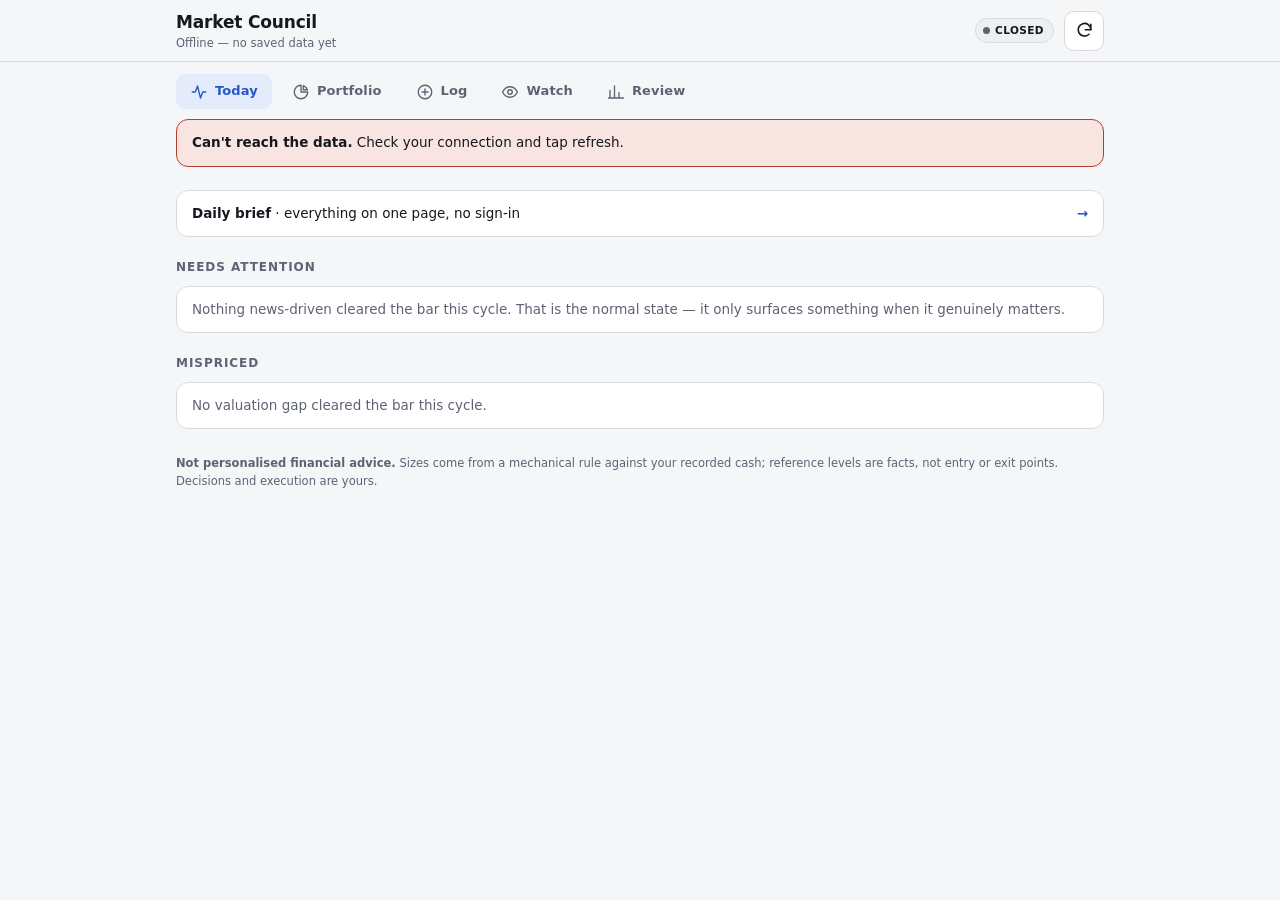
==== commit 0e5e077b: "Daily brief page, plain-text notifications, brief link in the app Co-Authored-By: Claude Sonnet 5.5 " ====
--- a/index.html
+++ b/index.html
@@ -280,6 +280,9 @@
 <div id="install"></div>
 <div id="today-cash"></div>
 <div id="today-alerts"></div>
+<div id="today-thesis"></div>
+<a href="brief/" class="msg gap" style="display:flex;justify-content:space-between;align-items:center;gap:10px;text-decoration:none;color:var(--tx)"><span><b>Daily brief</b> &middot; everything on one page, no sign-in</span><span style="color:var(--ac);font-weight:800">&rarr;</span></a>
+<div id="today-research"></div>
 <div class="sh"><h2>Needs attention</h2><span class="note" id="n-picks"></span></div>
 <div id="picks"></div>
 <div class="sh"><h2>Mispriced</h2><span class="note" id="n-mis"></span></div>
@@ -440,6 +443,7 @@
 </div>
 </section>
 <section class="view" id="v-watch" hidden>
+<div id="thesis"></div>
 <div class="sh"><h2>Your price alerts</h2><span class="note">checked around midday and after the US close</span></div>
 <div class="card" id="alerts"></div>
 <div class="panel gap">
@@ -506,7 +510,7 @@
 var MONEY=["buy","sell","deposit","withdraw"];
 var FILES={digest:"digests/latest.json",treasury:"treasury/snapshot.json",ledger:"treasury/ledger.json",
 track:"state/track_record.json",history:"digests/history.json",paper:"state/paper.json",fx:"state/fx.json",
-alerts:"state/alerts.json",alstat:"state/alerts_status.json",plan:"state/plan.json",status:"state/status.json"};
+alerts:"state/alerts.json",alstat:"state/alerts_status.json",plan:"state/plan.json",status:"state/status.json",theses:"state/theses.json",research:"research/index.json"};
 var S={};
 var DASH=String.fromCharCode(8212),MINUS=String.fromCharCode(8722),MID=String.fromCharCode(183),
 ELL=String.fromCharCode(8230),ARROW=String.fromCharCode(8594),NL=String.fromCharCode(10),
@@ -1151,6 +1155,63 @@
 return '<div class="fr"><span class="aw">'+esc(when(s.first_seen))+'</span><span class="fk">'+esc(s.ticker)+'</span><span class="fx">'+esc(s.headline)+'</span></div>';
 }).join(""):'<div class="fr fx">Nothing logged yet.</div>';
 }
+function thesis(){var a=(S.theses&&S.theses.theses)||[];for(var i=0;i<a.length;i++){if(a[i].status!=="done")return a[i];}return null;}
+function daysTo(s){if(!s)return null;var x=Math.round((new Date(String(s).slice(0,10)+"T12:00:00Z").getTime()-Date.now())/86400000);return isFinite(x)?x:null;}
+function dayLabel(d){return d==null?DASH:d>1?d+" days":d===1?"tomorrow":d===0?"today":(-d)+" days ago";}
+function bigUsd(v){var n=num(v);if(n==null)return DASH;return n>=1000000?"$"+Math.round(n/1000000)+"M":usd(n);}
+function renderThesis(){
+var th=thesis(), el=$("thesis"), tt=$("today-thesis");
+if(!th){el.innerHTML="";tt.innerHTML="";return;}
+var q=th.quote||{}, p=num(q.price), chg=num(q.change_pct), dOpen=daysTo(th.catalyst_date), dCheck=daysTo(th.check_in);
+var flags=(th.red_flags||[]).slice().sort(function(a,b){return String(b.date).localeCompare(String(a.date));});
+var fresh=flags.filter(function(f){return Date.now()-new Date(f.date).getTime()<14*86400000;}).length;
+tt.innerHTML='<div class="msg gap" style="display:flex;justify-content:space-between;gap:10px;align-items:center">'+
+'<span><b>'+esc(th.title)+'</b> '+MID+' opening day '+(dOpen!=null&&dOpen>1?"in ":"")+esc(dayLabel(dOpen))+(fresh?' <span class="tag bear" style="white-space:nowrap">red flag</span>':"")+'</span>'+
+'<button class="link" style="white-space:nowrap" data-tab="watch">'+esc(th.ticker)+(p!=null?" "+usd(p):"")+'</button></div>';
+var rng="", lo=num(q.low_52w), hi=num(q.high_52w);
+if(p!=null&&lo!=null&&hi!=null&&hi>lo)rng='<div class="bar"><i style="width:'+Math.max(2,Math.min(100,(p-lo)/(hi-lo)*100)).toFixed(0)+'%"></i></div>'+
+'<div class="prm"><span>52-week low '+usd(lo)+'</span><span>high '+usd(hi)+'</span></div>';
+var films=(th.films||[]).map(function(f){
+var hasAct=num(f.actual_opening_usd)!=null, hasTr=num(f.tracking_usd_low)!=null;
+var line=hasAct?"opened with "+bigUsd(f.actual_opening_usd):(hasTr?"tracking "+bigUsd(f.tracking_usd_low)+
+(num(f.tracking_usd_high)>num(f.tracking_usd_low)?" to "+bigUsd(f.tracking_usd_high):"")+" opening weekend":"no tracking numbers yet");
+var src=hasAct?f.actual_source:(hasTr?f.tracking_source:"");
+return '<div class="kv"><span><b style="color:var(--tx)">'+esc(f.title)+'</b><br>'+esc(f.studio||"")+'</span>'+
+'<span style="text-align:right">'+(f.date_status==="moved"?'<span class="tag bear">moved</span> ':"")+esc(shortDate(f.release_date))+
+'<br><span class="note">'+esc(line)+(src?" ("+esc(src)+")":"")+'</span></span></div>';
+}).join("");
+var fl=flags.length?flags.slice(0,4).map(function(f){
+return '<div class="arow"><span class="aw">'+esc(shortDate(f.date))+'</span><div class="ax">'+esc(f.headline)+
+'<div class="ar">'+esc(f.kind||"")+(f.source?" "+MID+" "+esc(f.source):"")+'</div></div></div>';
+}).join(""):'<div class="arow fl">None found'+(th.last_scan?" in the news checked so far":" yet")+'.</div>';
+var logs=(th.log||[]).slice(0,8), lg=logs.map(function(x){
+return '<div class="arow"><span class="aw">'+esc(shortDate(x.date))+'</span><div class="ax">'+esc(x.text)+(x.source?'<div class="ar">'+esc(x.source)+'</div>':"")+'</div></div>';
+}).join("");
+el.innerHTML='<div class="sh" style="margin-top:4px"><h2>'+esc(th.title)+'</h2><span class="note">'+(th.last_scan?"news checked "+esc(ago(th.last_scan)):"news not checked yet")+'</span></div>'+
+'<div class="panel"><div class="prh"><span class="tk">'+esc(th.ticker)+'</span><span class="v mono">'+usd(p)+
+(chg!=null?' <span class="'+(chg>=0?"up":"dn")+'">'+pct(chg)+'</span>':"")+'</span></div>'+rng+
+'<div class="note gap">'+esc(th.idea||"")+(q.at?" Price "+esc(ago(q.at))+".":"")+'</div>'+
+'<div class="tiles gap">'+tile("Opening day",esc(dayLabel(dOpen)),th.catalyst_date?shortDate(th.catalyst_date):"")+
+tile("Your check-in",esc(dayLabel(dCheck)),th.check_in?shortDate(th.check_in):"")+'</div>'+
+(p?'<div class="note gap">$100 buys about '+Math.floor(100/p)+' shares at this price. '+esc(th.stake_note||"")+'</div>':"")+'</div>'+
+(films?'<div class="card gap">'+films+'</div>':"")+
+'<div class="sh"><h2>Red flags</h2><span class="note">new shares, debt, lawsuits</span></div><div class="card">'+fl+'</div>'+
+(lg?'<details class="more"><summary>Latest facts ('+logs.length+')</summary><div class="card">'+lg+'</div></details>':"")+
+'<p class="note">Facts collected for your idea, not a recommendation. News is checked weekly, and daily from 1 December. '+
+'Your phone gets a notification only when something material changes.</p>'+
+'<div class="pact"><button class="btn sm" data-altk="'+esc(th.ticker)+'">Set a price alert</button>'+
+'<button class="btn sm" data-log="1" data-t="'+esc(th.ticker)+'" data-act="buy">Log a buy</button></div>';
+}
+function renderResearch(){
+var el=$("today-research"), notes=((S.research&&S.research.notes)||[]).filter(function(x){return /^research[/][a-z0-9._-]+[.]html$/.test(String(x.url||""));});
+notes.sort(function(a,b){return String(b.date).localeCompare(String(a.date));});
+if(!notes.length){el.innerHTML="";return;}
+el.innerHTML='<div class="sh"><h2>Research notes</h2><span class="note">tap to open</span></div>'+notes.slice(0,3).map(function(x){
+return '<a href="'+esc(x.url)+'" style="display:flex;gap:12px;align-items:center;padding:12px 14px;margin-bottom:8px;background:var(--sf);border:1px solid var(--bd);border-radius:12px;color:var(--tx);text-decoration:none">'+
+'<span class="tk" style="min-width:44px">'+esc(x.ticker||"")+'</span><span style="flex:1;min-width:0"><b style="display:block">'+esc(x.title)+'</b>'+
+'<span class="note">'+esc(shortDate(x.date))+(x.summary?" "+MID+" "+esc(x.summary):"")+'</span></span><span style="color:var(--ac);font-weight:800">'+ARROW+'</span></a>';
+}).join("");
+}
 var ADIR="below";
 function addAlert(){
 var tk=($("a-tick").value||"").trim().toUpperCase().replace(/[^A-Z0-9.-]/g,""), px=num($("a-px").value);
@@ -1307,7 +1368,7 @@
 if(!d.t&&(F.act==="deposit"||F.act==="withdraw"))$("f-amt").focus();
 }
 function renderAll(offline){
-health(offline); renderToday(); renderPortfolio(); renderToken(); quickChips(); preview(); renderWatch(); renderLogRecent();
+health(offline); renderToday(); renderPortfolio(); renderToken(); quickChips(); preview(); renderWatch(); renderThesis(); renderResearch(); renderLogRecent();
 if(current==="review")renderReview();
 }
 document.addEventListener("click",function(e){
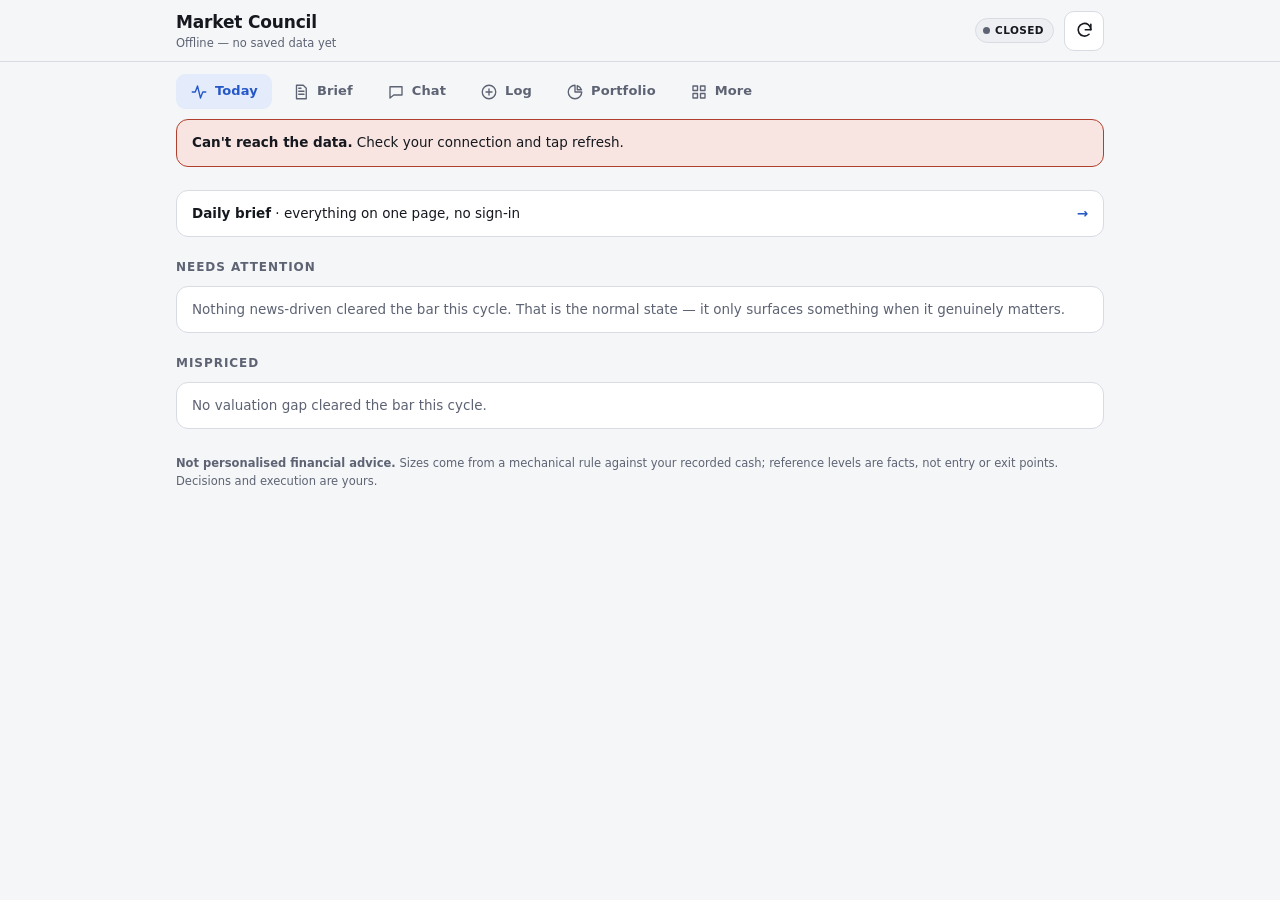
==== commit 47a40fe2: "One phone app: Brief and Chat tabs, offline data, phone messaging rulebooks Co-Authored-By: Claude S" ====
--- a/index.html
+++ b/index.html
@@ -246,6 +246,18 @@
 padding:11px 13px;font-size:13.5px;box-shadow:0 6px 24px rgba(0,0,0,.35)}
 .toast.err{border-color:var(--dn)}
 @media (min-width:900px){.toast{bottom:24px}}
+.briefwrap{margin:0 -16px}
+#brief-frame{display:block;width:100%;height:70vh;border:0;background:var(--bg)}
+.chat{display:flex;flex-direction:column;gap:8px}
+.bub{max-width:86%;padding:10px 12px;border-radius:14px;font-size:14.5px;line-height:1.45;overflow-wrap:anywhere}
+.bub.me{align-self:flex-end;background:var(--ac);color:var(--onac);border-bottom-right-radius:4px}
+.bub.them{align-self:flex-start;background:var(--sf);border:1px solid var(--bd);border-bottom-left-radius:4px}
+.bub .meta{display:block;font-size:10.5px;opacity:.75;margin-top:4px}
+.bub.wait{opacity:.65}
+.composer{position:sticky;bottom:calc(66px + env(safe-area-inset-bottom));z-index:3;background:var(--bg);padding:10px 0 6px;display:flex;gap:8px;align-items:flex-end}
+.composer textarea{flex:1;min-height:48px;max-height:140px;font:inherit;font-size:16px;padding:11px 12px;border-radius:12px;border:1px solid var(--bd);background:var(--sf);color:var(--tx);resize:none}
+.composer textarea:focus{outline:2px solid var(--ac);outline-offset:1px}
+@media (min-width:900px){.composer{bottom:0}}
 footer{margin-top:26px;font-size:11.5px;color:var(--dim);line-height:1.55}
 </style>
 </head>
@@ -265,14 +277,16 @@
 <nav class="tabs" role="tablist">
 <button class="tab" id="t-today" data-tab="today" role="tab">
 <svg viewBox="0 0 24 24"><path d="M3 12h4l3-8 4 16 3-8h4"/></svg>Today</button>
+<button class="tab" id="t-brief" data-tab="brief" role="tab">
+<svg viewBox="0 0 24 24"><path d="M6 3h9l4 4v14H6z"/><path d="M9 11h7M9 15h7M9 7h3"/></svg>Brief</button>
+<button class="tab" id="t-chat" data-tab="chat" role="tab">
+<svg viewBox="0 0 24 24"><path d="M4 5h16v11H9l-5 4z"/></svg>Chat</button>
+<button class="tab" id="t-log" data-tab="log" role="tab">
+<svg viewBox="0 0 24 24"><circle cx="12" cy="12" r="9"/><path d="M12 8v8M8 12h8"/></svg>Log</button>
 <button class="tab" id="t-portfolio" data-tab="portfolio" role="tab">
 <svg viewBox="0 0 24 24"><path d="M21 12A9 9 0 1 1 12 3v9z"/><path d="M15 3.4A9 9 0 0 1 20.6 9H15z"/></svg>Portfolio</button>
-<button class="tab" id="t-log" data-tab="log" role="tab">
-<svg viewBox="0 0 24 24"><circle cx="12" cy="12" r="9"/><path d="M12 8v8M8 12h8"/></svg>Log</button>
-<button class="tab" id="t-watch" data-tab="watch" role="tab">
-<svg viewBox="0 0 24 24"><path d="M2 12s3.6-7 10-7 10 7 10 7-3.6 7-10 7S2 12 2 12z"/><circle cx="12" cy="12" r="3"/></svg>Watch</button>
-<button class="tab" id="t-review" data-tab="review" role="tab">
-<svg viewBox="0 0 24 24"><path d="M4 20V10M10 20V4M16 20v-7M22 20H2"/></svg>Review</button>
+<button class="tab" id="t-more" data-tab="watch" role="tab">
+<svg viewBox="0 0 24 24"><path d="M4 4h6v6H4zM14 4h6v6h-6zM4 14h6v6H4zM14 14h6v6h-6z"/></svg>More</button>
 </nav>
 <div class="banner" id="banner"></div>
 <main>
@@ -299,6 +313,22 @@
 <b>Not personalised financial advice.</b> Sizes come from a mechanical rule against your recorded cash;
 reference levels are facts, not entry or exit points. Decisions and execution are yours.
 </footer>
+</section>
+<section class="view" id="v-brief" hidden>
+<div class="sh"><h2>Daily brief</h2><span class="note">rebuilt 3 times each weekday</span></div>
+<div class="briefwrap"><iframe id="brief-frame" title="Daily brief"></iframe></div>
+<p class="note">Rebuilt around 09:15, 14:15 and 23:15 Budapest time on weekdays. Offline, it shows the last copy you opened.
+<a href="brief/" target="_blank" rel="noopener">Open it on its own</a></p>
+</section>
+<section class="view" id="v-chat" hidden>
+<div class="sh"><h2>Ask Market Council</h2><span class="note" id="chat-n"></span></div>
+<div class="msg" id="chat-intro">Ask about your picks, holdings, the movie bet or anything in your records.
+The Council answers within a few minutes, here and on your phone. It explains and reports; it never places trades.</div>
+<div class="chat gap" id="chat-list"></div>
+<div id="chat-stat"></div>
+<div class="composer"><textarea id="chat-in" rows="1" maxlength="1000" placeholder="Type a question&hellip;"></textarea>
+<button class="btn primary" id="chat-send" style="width:auto;min-height:48px;padding:0 18px">Send</button></div>
+<p class="note">Messages are kept in your repository, which is public like your other records. You can also write from the ntfy app.</p>
 </section>
 <section class="view" id="v-portfolio" hidden>
 <div id="pf-gate" hidden>
@@ -443,6 +473,7 @@
 </div>
 </section>
 <section class="view" id="v-watch" hidden>
+<div class="seg sm" style="margin:2px 0 6px"><button data-tab="watch" aria-pressed="true">Watch</button><button data-tab="review" aria-pressed="false">Review</button></div>
 <div id="thesis"></div>
 <div class="sh"><h2>Your price alerts</h2><span class="note">checked around midday and after the US close</span></div>
 <div class="card" id="alerts"></div>
@@ -464,6 +495,7 @@
 <div class="feed" id="feed"></div>
 </section>
 <section class="view" id="v-review" hidden>
+<div class="seg sm" style="margin:2px 0 6px"><button data-tab="watch" aria-pressed="false">Watch</button><button data-tab="review" aria-pressed="true">Review</button></div>
 <div class="sh"><h2>Does following the picks work?</h2><span class="note" id="pp-asof"></span></div>
 <div class="tiles" id="pp-tiles"></div>
 <div class="panel gap">
@@ -506,11 +538,11 @@
 var SIG={rumor:"Rumor",confirmed_news:"News",mispricing_undervalued:"Undervalued",
 mispricing_overvalued:"Overvalued",technical:"Technical"};
 var MIS=["mispricing_undervalued","mispricing_overvalued"];
-var TABS=["today","portfolio","log","watch","review"];
+var TABS=["today","brief","chat","log","portfolio","watch","review"];
 var MONEY=["buy","sell","deposit","withdraw"];
 var FILES={digest:"digests/latest.json",treasury:"treasury/snapshot.json",ledger:"treasury/ledger.json",
 track:"state/track_record.json",history:"digests/history.json",paper:"state/paper.json",fx:"state/fx.json",
-alerts:"state/alerts.json",alstat:"state/alerts_status.json",plan:"state/plan.json",status:"state/status.json",theses:"state/theses.json",research:"research/index.json"};
+alerts:"state/alerts.json",alstat:"state/alerts_status.json",plan:"state/plan.json",status:"state/status.json",theses:"state/theses.json",research:"research/index.json",messages:"state/messages.json"};
 var S={};
 var DASH=String.fromCharCode(8212),MINUS=String.fromCharCode(8722),MID=String.fromCharCode(183),
 ELL=String.fromCharCode(8230),ARROW=String.fromCharCode(8594),NL=String.fromCharCode(10),
@@ -630,6 +662,8 @@
 b.innerHTML='<div class="msg warn"><b>The pipeline hasn&#39;t reported for '+Math.round(ageMin/60)+
 'h.</b> On weekdays it reports every one to two hours between 06:00 and 23:00 UTC. It may have missed a run.</div>';
 }else b.innerHTML="";
+var di=(S.status&&S.status.data_issues)||[];
+if(di.length)b.innerHTML+='<div class="msg warn" style="margin-top:6px"><b>Data sources down:</b> '+esc(di.map(function(x){return String(x).split(":")[0];}).join(", "))+'. Showing the last good data; the times show how old it is. Details: More, Review, System status.</div>';
 }
 function chips(tk){
 var t=tech(tk); if(!t)return "";
@@ -1075,6 +1109,8 @@
 if(p.kind==="test"){
 var secs=Math.round((new Date(e.at).getTime()-new Date(p.at).getTime())/1000);
 statBox("tok-stat2","ok","<b>Loop works "+CHECK+"</b> The inbox answered"+(secs>0&&secs<3600?" in "+secs+"s":"")+". Your records were not changed.");
+}else if(p.kind==="ask"){
+statBox("chat-stat",ok?"ok":"err",ok?"<b>Answered "+CHECK+"</b>":"<b>Not answered:</b> "+esc(e.reason||""));
 }else if(p.kind==="trade"){
 if(ok)fstat("ok","<b>Applied "+CHECK+"</b> <span class='mono'>"+esc(e.line)+"</span>"+(e.cash_after!=null?" "+DASH+" cash now "+usd(e.cash_after):""));
 else fstat("err","<b>Rejected:</b> <span class='mono'>"+esc(e.line)+"</span> "+DASH+" "+esc(e.reason||"see Activity"));
@@ -1202,6 +1238,53 @@
 '<div class="pact"><button class="btn sm" data-altk="'+esc(th.ticker)+'">Set a price alert</button>'+
 '<button class="btn sm" data-log="1" data-t="'+esc(th.ticker)+'" data-act="buy">Log a buy</button></div>';
 }
+var briefAt=0;
+function loadBrief(force){
+var f=$("brief-frame"); if(!f)return;
+if(!force&&briefAt&&Date.now()-briefAt<300000)return;
+briefAt=Date.now();
+f.onload=function(){
+var d=null; try{d=f.contentDocument;}catch(e){}
+if(!d||!d.body)return;
+var bk=d.querySelector(".back"); if(bk)bk.style.display="none";
+var nv=d.querySelector("nav"); if(nv)nv.style.position="static";
+[].forEach.call(d.querySelectorAll("a[href]"),function(a){
+var h=a.getAttribute("href")||"";
+if(h.charAt(0)==="#")a.addEventListener("click",function(ev){ev.preventDefault();var tg=d.getElementById(h.slice(1));
+if(tg)window.scrollTo(0,window.pageYOffset+f.getBoundingClientRect().top+tg.getBoundingClientRect().top-70);});
+else a.setAttribute("target","_top");
+});
+function fit(){f.style.height=Math.max(420,d.documentElement.scrollHeight)+"px";}
+fit(); setTimeout(fit,400); setTimeout(fit,1500);
+[].forEach.call(d.querySelectorAll("details"),function(x){x.addEventListener("toggle",fit);});
+};
+if(f.getAttribute("src")){try{f.contentWindow.location.reload();return;}catch(e){}}
+f.src="brief/";
+}
+function chatList(){return ((S.messages&&S.messages.messages)||[]).slice(-60);}
+function renderChat(){
+var el=$("chat-list"); if(!el)return;
+var m=chatList(), known={};
+m.forEach(function(x){known[x.id]=1;});
+var pend=pending().filter(function(p){return p.kind==="ask"&&!known[p.id];});
+$("chat-n").textContent=m.length?m.length+" messages":"";
+$("chat-intro").hidden=!!(m.length||pend.length);
+el.innerHTML=m.map(function(x){
+var me=x.from==="ben";
+return '<div class="bub '+(me?"me":"them")+'">'+esc(x.text)+'<span class="meta">'+(me?"You":"Council")+(x.via==="ntfy"?" via ntfy":"")+" "+MID+" "+esc(when(x.at))+
+(x.status==="for-claude"?" "+MID+" noted for Claude":"")+'</span></div>';
+}).join("")+pend.map(function(p){
+return '<div class="bub me wait">'+esc(p.line)+'<span class="meta">waiting for an answer '+MID+" "+esc(when(p.at))+'</span></div>';
+}).join("");
+}
+function chatOpened(){renderChat();setTimeout(function(){var l=$("chat-list");if(l&&l.lastElementChild)l.lastElementChild.scrollIntoView({block:"end"});},60);}
+function sendChat(){
+var t=($("chat-in").value||"").split(NL).join(" ").trim().slice(0,1000);
+if(!t){statBox("chat-stat","err","Type a question first.");return;}
+var go=$("chat-send"); go.disabled=true;
+send("ask: "+t+NL,"ask",t,"chat-stat","<b>Sent.</b> The answer usually arrives within a few minutes, here and on your phone.")
+.then(function(ok){go.disabled=false;if(ok){$("chat-in").value="";chatOpened();}});
+}
 function renderResearch(){
 var el=$("today-research"), notes=((S.research&&S.research.notes)||[]).filter(function(x){return /^research[/][a-z0-9._-]+[.]html$/.test(String(x.url||""));});
 notes.sort(function(a,b){return String(b.date).localeCompare(String(a.date));});
@@ -1279,7 +1362,8 @@
 row("Trade inbox self-test",loop.checked_at?(loop.ok?"answered":"no answer")+" "+MID+" "+esc(ago(loop.checked_at)):"first test runs tonight",loop.checked_at?!!loop.ok:null)+
 row("Daily Books last ran",st.books_ran_at?esc(ago(st.books_ran_at))+" ("+esc(st.mode||"")+")":"not yet",st.books_ran_at?(Date.now()-new Date(st.books_ran_at).getTime())<30*3600000||!isWeekdayUtc():null)+
 row("Exchange rate",f?num(f.usd_huf).toFixed(2)+" Ft per $ "+MID+" "+esc(f.source||"")+" "+esc(f.date):"not yet",null)+
-row("Alerts checked",S.alstat&&S.alstat.checked_at?esc(ago(S.alstat.checked_at)):"not yet",null);
+row("Alerts checked",S.alstat&&S.alstat.checked_at?esc(ago(S.alstat.checked_at)):"not yet",null)+
+((S.status&&S.status.data_issues)||[]).map(function(x){return row("Data problem",esc(x),false);}).join("");
 }
 function isWeekdayUtc(){var d=new Date().getUTCDay();return d>=1&&d<=5;}
 function niceStep(range){
@@ -1354,11 +1438,11 @@
 function show(t){
 if(TABS.indexOf(t)<0)t="today";
 current=t;
-TABS.forEach(function(x){$("v-"+x).hidden=x!==t;$("t-"+x).setAttribute("aria-selected",String(x===t));});
+TABS.forEach(function(x){$("v-"+x).hidden=x!==t;var tb=$("t-"+x);if(tb)tb.setAttribute("aria-selected",String(x===t));});$("t-more").setAttribute("aria-selected",String(t==="watch"||t==="review"));
 store(K.tab,t);
 if(location.hash!=="#"+t)history.replaceState(null,"","#"+t);
 window.scrollTo(0,0);
-if(t==="review")renderReview();
+if(t==="review")renderReview();if(t==="brief")loadBrief(false);if(t==="chat")chatOpened();
 }
 function prefill(d){
 F.act=d.act||"buy"; F.mode="usd"; F.cur="usd";
@@ -1368,7 +1452,7 @@
 if(!d.t&&(F.act==="deposit"||F.act==="withdraw"))$("f-amt").focus();
 }
 function renderAll(offline){
-health(offline); renderToday(); renderPortfolio(); renderToken(); quickChips(); preview(); renderWatch(); renderThesis(); renderResearch(); renderLogRecent();
+health(offline); renderToday(); renderPortfolio(); renderToken(); quickChips(); preview(); renderWatch(); renderThesis(); renderResearch(); renderChat(); renderLogRecent();
 if(current==="review")renderReview();
 }
 document.addEventListener("click",function(e){
@@ -1404,6 +1488,7 @@
 case "pf-show": store(K.pf,"1"); renderPortfolio(); renderToday(); quickChips(); break;
 case "pf-hide": store(K.pf,null); renderPortfolio(); renderToday(); quickChips(); break;
 case "a-add": addAlert(); break;
+case "chat-send": sendChat(); break;
 case "g-save":
 var ga=num($("g-amt").value), gb=$("g-by").value;
 if(!(ga>0)||!/^[0-9]{4}-[0-9]{2}$/.test(gb)){statBox("goal-stat","err","Enter a forint amount and a month.");break;}
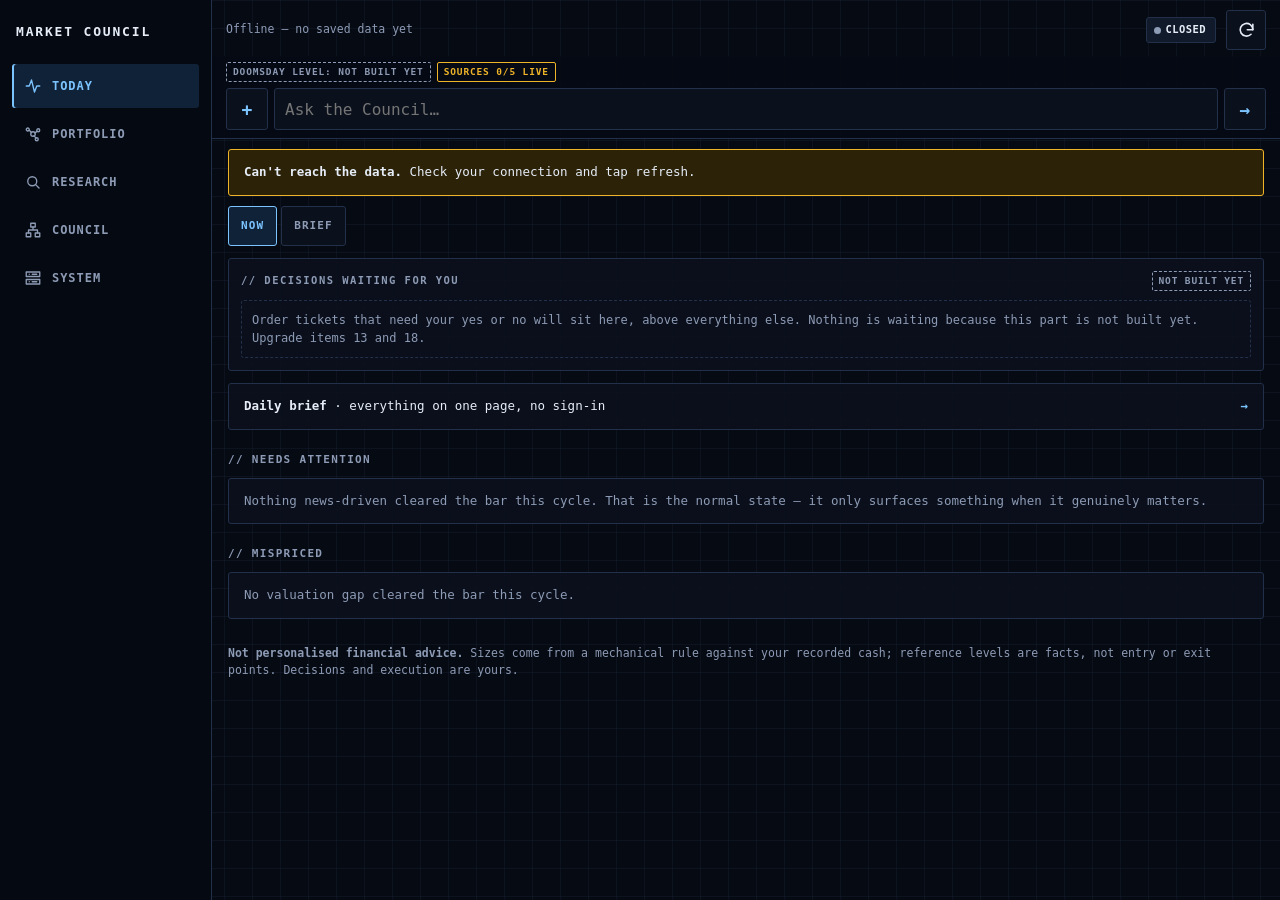
==== commit 939ebcda: "Mission control redesign: new shell, navigation and screens Co-Authored-By: Claude Sonnet 5.5 <norep" ====
--- a/index.html
+++ b/index.html
@@ -5,8 +5,7 @@
 <meta name="viewport" content="width=device-width,initial-scale=1,viewport-fit=cover">
 <meta name="robots" content="noindex,nofollow">
 <meta http-equiv="Content-Security-Policy" content="default-src 'self'; script-src 'self' 'unsafe-inline'; style-src 'self' 'unsafe-inline'; img-src 'self' data:; connect-src 'self' https://raw.githubusercontent.com https://api.github.com; manifest-src 'self'; worker-src 'self'; base-uri 'none'; form-action 'none'">
-<meta name="theme-color" content="#0d0f15" media="(prefers-color-scheme: dark)">
-<meta name="theme-color" content="#f5f6f8" media="(prefers-color-scheme: light)">
+<meta name="theme-color" content="#060a13">
 <meta name="apple-mobile-web-app-capable" content="yes">
 <meta name="mobile-web-app-capable" content="yes">
 <meta name="apple-mobile-web-app-status-bar-style" content="black-translucent">
@@ -260,6 +259,7 @@
 @media (min-width:900px){.composer{bottom:0}}
 footer{margin-top:26px;font-size:11.5px;color:var(--dim);line-height:1.55}
 </style>
+<link rel="stylesheet" href="mc/app.css">
 </head>
 <body>
 <header class="top">
@@ -274,7 +274,23 @@
 </button>
 </div>
 </header>
+<div class="stick"><div class="stick-in">
+<div class="strip" id="strip"><span class="stg nb">DOOMSDAY LEVEL: LOADING</span></div>
+<div class="cmd" id="cmd"><label title="Attach a text file" aria-label="Attach a text file"><input type="file" id="cmd-file" hidden accept=".txt,.csv,.md,.json,text/*">+</label><input id="cmd-in" type="text" maxlength="900" autocomplete="off" placeholder="Ask the Council&hellip;" aria-label="Ask the Council"><button data-mc="cmd-go" aria-label="Send">&rarr;</button></div>
+<div id="cmd-stat"></div>
+</div></div>
 <nav class="tabs" role="tablist">
+<button class="tab" id="a-today" data-tab="today" role="tab">
+<svg viewBox="0 0 24 24"><path d="M3 12h4l3-8 4 16 3-8h4"/></svg>TODAY</button>
+<button class="tab" id="a-portfolio" data-tab="map" role="tab">
+<svg viewBox="0 0 24 24"><circle cx="12" cy="12" r="3"/><circle cx="5" cy="6" r="2"/><circle cx="19" cy="7" r="2"/><circle cx="17" cy="19" r="2"/><path d="M7 7l3 3M14.5 10.5l3-2M13.5 14.5l2.5 3"/></svg>PORTFOLIO</button>
+<button class="tab" id="a-research" data-tab="research" role="tab">
+<svg viewBox="0 0 24 24"><circle cx="11" cy="11" r="6"/><path d="M20 20l-4.5-4.5"/></svg>RESEARCH</button>
+<button class="tab" id="a-council" data-tab="council" role="tab">
+<svg viewBox="0 0 24 24"><rect x="9" y="3" width="6" height="5"/><rect x="3" y="16" width="6" height="5"/><rect x="15" y="16" width="6" height="5"/><path d="M12 8v4M6 16v-4h12v4"/></svg>COUNCIL</button>
+<button class="tab" id="a-system" data-tab="system" role="tab">
+<svg viewBox="0 0 24 24"><rect x="3" y="4" width="18" height="6"/><rect x="3" y="14" width="18" height="6"/><path d="M7 7h.01M7 17h.01M11 7h6M11 17h6"/></svg>SYSTEM</button>
+<div hidden>
 <button class="tab" id="t-today" data-tab="today" role="tab">
 <svg viewBox="0 0 24 24"><path d="M3 12h4l3-8 4 16 3-8h4"/></svg>Today</button>
 <button class="tab" id="t-brief" data-tab="brief" role="tab">
@@ -287,11 +303,19 @@
 <svg viewBox="0 0 24 24"><path d="M21 12A9 9 0 1 1 12 3v9z"/><path d="M15 3.4A9 9 0 0 1 20.6 9H15z"/></svg>Portfolio</button>
 <button class="tab" id="t-more" data-tab="watch" role="tab">
 <svg viewBox="0 0 24 24"><path d="M4 4h6v6H4zM14 4h6v6h-6zM4 14h6v6H4zM14 14h6v6h-6z"/></svg>More</button>
+</div>
 </nav>
 <div class="banner" id="banner"></div>
 <main>
+<div class="subnav" id="subnav"></div>
+<section class="view" id="v-map" hidden><div class="msg">Loading the portfolio screen&hellip; If this stays, tap refresh.</div></section>
+<section class="view" id="v-risk" hidden><div class="msg">Loading the risk desk&hellip; If this stays, tap refresh.</div></section>
+<section class="view" id="v-research" hidden><div class="msg">Loading the research desk&hellip; If this stays, tap refresh.</div></section>
+<section class="view" id="v-council" hidden><div class="msg">Loading the council&hellip; If this stays, tap refresh.</div></section>
+<section class="view" id="v-system" hidden><div class="msg">Loading the system screen&hellip; If this stays, tap refresh.</div></section>
 <section class="view" id="v-today">
 <div id="install"></div>
+<div id="td-dec"></div>
 <div id="today-cash"></div>
 <div id="today-alerts"></div>
 <div id="today-thesis"></div>
@@ -538,7 +562,10 @@
 var SIG={rumor:"Rumor",confirmed_news:"News",mispricing_undervalued:"Undervalued",
 mispricing_overvalued:"Overvalued",technical:"Technical"};
 var MIS=["mispricing_undervalued","mispricing_overvalued"];
-var TABS=["today","brief","chat","log","portfolio","watch","review"];
+var TABS=["today","brief","chat","log","portfolio","watch","review","map","risk","research","council","system"];
+var AREAS=["today","portfolio","research","council","system"];
+var AREA={today:"today",brief:"today",map:"portfolio",risk:"portfolio",portfolio:"portfolio",log:"portfolio",research:"research",watch:"research",council:"council",chat:"council",system:"system",review:"system"};
+var SUBS={today:[["today","NOW"],["brief","BRIEF"]],portfolio:[["map","MAP"],["risk","RISK"],["portfolio","BOOKS"],["log","LOG A TRADE"]],research:[["research","DESK"],["watch","WATCHLIST"]],council:[["council","TEAM"],["chat","CHAT"]],system:[["system","STATUS"],["review","TRACK RECORD"]]};
 var MONEY=["buy","sell","deposit","withdraw"];
 var FILES={digest:"digests/latest.json",treasury:"treasury/snapshot.json",ledger:"treasury/ledger.json",
 track:"state/track_record.json",history:"digests/history.json",paper:"state/paper.json",fx:"state/fx.json",
@@ -663,7 +690,7 @@
 'h.</b> On weekdays it reports every one to two hours between 06:00 and 23:00 UTC. It may have missed a run.</div>';
 }else b.innerHTML="";
 var di=(S.status&&S.status.data_issues)||[];
-if(di.length)b.innerHTML+='<div class="msg warn" style="margin-top:6px"><b>Data sources down:</b> '+esc(di.map(function(x){return String(x).split(":")[0];}).join(", "))+'. Showing the last good data; the times show how old it is. Details: More, Review, System status.</div>';
+if(di.length)b.innerHTML+='<div class="msg warn" style="margin-top:6px"><b>Data sources down:</b> '+esc(di.map(function(x){return String(x).split(":")[0];}).join(", "))+'. Last good data is shown. Details under SYSTEM.</div>';
 }
 function chips(tk){
 var t=tech(tk); if(!t)return "";
@@ -1438,11 +1465,14 @@
 function show(t){
 if(TABS.indexOf(t)<0)t="today";
 current=t;
-TABS.forEach(function(x){$("v-"+x).hidden=x!==t;var tb=$("t-"+x);if(tb)tb.setAttribute("aria-selected",String(x===t));});$("t-more").setAttribute("aria-selected",String(t==="watch"||t==="review"));
+TABS.forEach(function(x){var vx=$("v-"+x);if(vx)vx.hidden=x!==t;});
+var ar=AREA[t];AREAS.forEach(function(a){var ab=$("a-"+a);if(ab)ab.setAttribute("aria-selected",String(a===ar));});
+$("subnav").innerHTML=SUBS[ar].map(function(s){return '<button data-tab="'+s[0]+'" aria-pressed="'+(s[0]===t)+'">'+s[1]+'</button>';}).join("");
 store(K.tab,t);
 if(location.hash!=="#"+t)history.replaceState(null,"","#"+t);
 window.scrollTo(0,0);
 if(t==="review")renderReview();if(t==="brief")loadBrief(false);if(t==="chat")chatOpened();
+if(window.MC&&MC.onShow)MC.onShow(t);
 }
 function prefill(d){
 F.act=d.act||"buy"; F.mode="usd"; F.cur="usd";
@@ -1454,7 +1484,9 @@
 function renderAll(offline){
 health(offline); renderToday(); renderPortfolio(); renderToken(); quickChips(); preview(); renderWatch(); renderThesis(); renderResearch(); renderChat(); renderLogRecent();
 if(current==="review")renderReview();
-}
+if(window.MC)MC.hooks.forEach(function(f){try{f(offline);}catch(e){}});
+}
+window.MC={S:S,K:K,$:$,esc:esc,num:num,usd:usd,huf:huf,pct:pct,money:money,ago:ago,when:when,store:store,get:get,send:send,show:show,toast:toast,positions:positions,pfVisible:pfVisible,tokenOn:tokenOn,tech:tech,rate:rate,prefill:prefill,chatList:chatList,parsePaste:parsePaste,load:load,hooks:[],cur:function(){return current;}};
 document.addEventListener("click",function(e){
 var b=e.target.closest("button"); if(!b)return;
 if(b.dataset.tab){show(b.dataset.tab);return;}
@@ -1516,5 +1548,6 @@
 if("serviceWorker" in navigator&&location.protocol==="https:")navigator.serviceWorker.register("sw.js").catch(function(){});
 })();
 </script>
+<script src="mc/app.js"></script>
 </body>
 </html>
--- a/mc/app.css
+++ b/mc/app.css
@@ -0,0 +1,170 @@
+/* Market Council - mission control look. Loaded after the base styles and overrides them. */
+:root{--bg:#060a13;--sf:#0a101c;--sf2:#111a2b;--bd:#22304a;--tx:#e6edf7;--dim:#8d9bb5;
+--ac:#7cc4ff;--acs:#0f2238;--up:#3ddc97;--ups:#0b2a1f;--dn:#ff6b6b;--dns:#33141a;
+--wn:#f0b429;--wns:#2b2208;--onac:#04121f;--grid:#16203a;--s1:#4aa3ff;--s2:#f2a541;--line:rgba(124,196,255,.05);
+--mono:ui-monospace,"SF Mono","Cascadia Mono","Roboto Mono",Menlo,Consolas,monospace;color-scheme:dark}
+body{font:13px/1.5 var(--mono);font-variant-numeric:tabular-nums;background-color:var(--bg);
+background-image:linear-gradient(var(--line) 1px,transparent 1px),linear-gradient(90deg,var(--line) 1px,transparent 1px);
+background-size:28px 28px}
+input,select,textarea,button{font-family:var(--mono)}
+.card,.panel,.msg,.tile,.pick,details.w,.feed,.btn,.btn.primary,.seg,.seg button,.fld input,.fld select,.fld textarea,
+.prev,.stat,.iconbtn,.pill,.chip,.tag,.st,.case,.verdict,.toast,.tip,.qc button,.composer textarea,.bub{border-radius:3px;box-shadow:none}
+.card,.panel,.msg,.tile,.pick,details.w,.feed{background:rgba(10,16,28,.9)}
+.seg button[aria-pressed="true"]{box-shadow:none;background:var(--acs);color:var(--ac);outline:1px solid var(--bd)}
+h2{letter-spacing:.12em;font-size:11px}
+h2::before{content:"// "}
+h3{font-size:12.5px;text-transform:uppercase;letter-spacing:.06em}
+.tv{font-size:20px;letter-spacing:0}
+.tk{letter-spacing:.02em}
+.btn{font-size:12.5px;text-transform:uppercase;letter-spacing:.05em}
+.btn.primary{font-size:14px}
+.lead,.msg,.dbody,.bub{font-size:12.5px}
+/* green and red are kept for gains and losses; state uses the accent and amber */
+.msg.ok,.stat.ok{border-color:var(--ac);background:var(--acs)}
+.msg.err,.stat.err{border-color:var(--wn);background:var(--wns)}
+.st.ok{background:var(--acs);color:var(--ac)}
+.st.no{background:var(--wns);color:var(--wn)}
+.toast{border-color:var(--ac)}
+.toast.err{border-color:var(--wn)}
+.pill.open .dot{background:var(--ac);box-shadow:0 0 0 3px var(--acs)}
+.seg.act button[data-v="buy"][aria-pressed="true"],.seg.act button[data-v="sell"][aria-pressed="true"]{color:var(--ac)}
+.tag.bull,.tag.bear,.tag.mis{background:var(--sf2);color:var(--tx);outline:1px solid var(--bd)}
+.amt{color:var(--tx)}
+.verdict{background:var(--sf2)}
+.qc button.hint{border-color:var(--ac);color:var(--ac)}
+.case.bull b,.case.bear b{color:var(--tx)}
+.pick{border-left-color:var(--ac)}
+/* shell */
+.top{position:static;border-bottom:0;background:none}
+.top-in,.banner,main{max-width:1240px}
+.top-in{padding:10px 14px 6px}
+.brand h1{font-size:14px;letter-spacing:.14em;font-weight:800}
+.stick{position:sticky;top:0;z-index:5;background:rgba(6,10,19,.96);border-bottom:1px solid var(--bd);padding-top:env(safe-area-inset-top)}
+.stick-in{max-width:1240px;margin:0 auto;padding:6px 14px 8px}
+.strip{display:flex;gap:6px;align-items:center;overflow-x:auto;scrollbar-width:none;white-space:nowrap;padding-bottom:6px}
+.strip::-webkit-scrollbar{display:none}
+.cmd{display:flex;gap:6px;align-items:stretch}
+.cmd input[type=text]{flex:1;min-width:0;height:42px;font-size:16px;padding:0 10px;border:1px solid var(--bd);border-radius:3px;background:var(--sf);color:var(--tx)}
+.cmd input[type=text]:focus{outline:2px solid var(--ac);outline-offset:1px}
+.cmd label,.cmd button{flex:none;width:42px;height:42px;display:inline-flex;align-items:center;justify-content:center;border:1px solid var(--bd);
+border-radius:3px;background:var(--sf);color:var(--ac);font-size:18px;font-weight:800;cursor:pointer}
+#cmd-stat .stat{margin-top:6px}
+main{padding-top:10px}
+.subnav{display:flex;gap:4px;margin:0 0 12px;overflow-x:auto;scrollbar-width:none}
+.subnav::-webkit-scrollbar{display:none}
+.subnav button{flex:1 0 auto;min-height:40px;padding:0 12px;border:1px solid var(--bd);border-radius:3px;background:var(--sf);color:var(--dim);
+font-size:11px;font-weight:800;letter-spacing:.1em;white-space:nowrap}
+.subnav button[aria-pressed="true"]{color:var(--ac);border-color:var(--ac);background:var(--acs)}
+.tabs{background:rgba(6,10,19,.98)}
+.tab{font-size:9.5px;letter-spacing:.08em;min-height:60px}
+.tab[aria-selected="true"]{color:var(--ac);box-shadow:inset 0 2px 0 var(--ac)}
+@media (min-width:900px){
+body{padding-left:212px}
+.tabs{position:fixed;left:0;top:0;bottom:0;right:auto;width:212px;max-width:none;margin:0;flex-direction:column;justify-content:flex-start;
+gap:4px;padding:64px 12px 12px;border:0;border-right:1px solid var(--bd);background:rgba(6,10,19,.98)}
+.tabs::before{content:"MARKET COUNCIL";position:absolute;top:22px;left:16px;font-size:13px;font-weight:800;letter-spacing:.14em;color:var(--tx)}
+.tab{flex:0 0 auto;flex-direction:row;justify-content:flex-start;gap:10px;min-height:44px;padding:0 12px;border-radius:3px;font-size:12px;width:100%}
+.tab[aria-selected="true"]{background:var(--acs);box-shadow:inset 2px 0 0 var(--ac)}
+.brand h1{visibility:hidden;height:0}
+.subnav button{flex:0 0 auto}
+.g2{display:grid;grid-template-columns:1fr 1fr;gap:14px;align-items:start}
+.g3{display:grid;grid-template-columns:1.25fr 1fr;gap:14px;align-items:start}
+}
+/* page furniture */
+.ph{display:flex;align-items:flex-end;justify-content:space-between;gap:10px;margin:2px 0 10px}
+.lbl{font-size:10.5px;letter-spacing:.14em;color:var(--dim);text-transform:uppercase;font-weight:700}
+.pt1{font-size:20px;font-weight:800;letter-spacing:.08em;text-transform:uppercase;margin:1px 0 0;line-height:1.15}
+.blk{border:1px solid var(--bd);border-radius:3px;background:rgba(10,16,28,.9);padding:12px;margin-bottom:12px;min-width:0}
+.bh{display:flex;align-items:center;justify-content:space-between;gap:8px;margin-bottom:9px}
+.bh .lbl{flex:1;min-width:0}
+.src{font-size:10.5px;color:var(--dim);margin-top:9px;line-height:1.45}
+.stg{display:inline-block;font-size:9.5px;font-weight:800;letter-spacing:.09em;padding:2px 6px;border:1px solid currentColor;border-radius:2px;white-space:nowrap;text-transform:uppercase;line-height:1.5}
+.stg.live{color:var(--ac)}
+.stg.stale{color:var(--wn)}
+.stg.paper{color:#b792ff}
+.stg.sample{color:var(--dim)}
+.stg.nb{color:var(--dim);border-style:dashed}
+.stg.lvl{color:var(--tx)}
+.nbx{border:1px dashed var(--bd);border-radius:3px;padding:10px;color:var(--dim);font-size:12px}
+.rng{display:flex;gap:3px}
+.rng button{min-width:42px;min-height:36px;padding:0 8px;border:1px solid var(--bd);border-radius:3px;background:var(--sf);color:var(--dim);font-size:11px;font-weight:800;letter-spacing:.06em}
+.rng button[aria-pressed="true"]{color:var(--ac);border-color:var(--ac);background:var(--acs)}
+.tl2{display:grid;grid-template-columns:1fr 1fr;gap:8px}
+@media (min-width:700px){.tl2{grid-template-columns:repeat(5,1fr)}}
+.t2{border:1px solid var(--bd);border-radius:3px;background:rgba(10,16,28,.9);padding:10px 11px;min-width:0}
+.t2 .v{font-size:19px;font-weight:800;margin-top:3px;white-space:nowrap;overflow:hidden;text-overflow:ellipsis}
+.t2 .c{font-size:11px;color:var(--dim);margin-top:2px}
+.t2.wide{grid-column:1/-1}
+@media (min-width:700px){.t2.wide{grid-column:auto}}
+.map svg{display:block;width:100%;max-width:440px;margin:0 auto;height:auto;touch-action:manipulation}
+.map text{font-family:var(--mono);fill:var(--tx)}
+.map .nd{cursor:pointer}
+.map .hl{paint-order:stroke;stroke:var(--bg);stroke-width:4px;stroke-linejoin:round}
+.leg{display:flex;flex-wrap:wrap;gap:4px 14px;font-size:11px;color:var(--dim);margin-top:8px}
+.leg i{display:inline-block;width:10px;height:10px;border-radius:2px;margin-right:6px;vertical-align:-1px}
+.xb{display:grid;grid-template-columns:minmax(74px,34%) 1fr 54px;gap:8px;align-items:center;padding:5px 0;font-size:12px}
+.xb .nm{overflow:hidden;text-overflow:ellipsis;white-space:nowrap}
+.xb .tr{height:10px;background:var(--sf2);border-radius:2px;position:relative}
+.xb .tr i{position:absolute;left:0;top:0;bottom:0;border-radius:2px}
+.xb .tr u{position:absolute;top:-3px;bottom:-3px;width:2px;background:var(--tx)}
+.xb .pv{text-align:right}
+.lrow{display:grid;grid-template-columns:1fr auto;gap:2px 10px;padding:11px 0;border-top:1px solid var(--bd);cursor:pointer;width:100%;background:none;border-left:0;border-right:0;border-bottom:0;text-align:left;color:inherit;font:inherit}
+.lrow:first-child{border-top:0}
+.lrow .a{font-weight:800;font-size:14px}
+.lrow .b{font-size:11px;color:var(--dim)}
+.lrow .r{text-align:right}
+.sw{display:inline-block;width:8px;height:8px;border-radius:2px;margin-right:7px}
+.fd{padding:10px 0;border-top:1px solid var(--bd)}
+.fd:first-child{border-top:0;padding-top:0}
+.fd .ft{font-weight:800;font-size:12.5px}
+.fd .fx2{font-size:12px;color:var(--dim);margin-top:3px}
+.sev{display:inline-block;font-size:9.5px;font-weight:800;letter-spacing:.08em;padding:1px 5px;border:1px solid var(--bd);border-radius:2px;margin-right:7px;color:var(--tx)}
+.sev.high{border-color:var(--wn);color:var(--wn)}
+.mt{width:100%;border-collapse:collapse;font-size:11.5px}
+.mt th,.mt td{padding:6px 7px;border-bottom:1px solid var(--bd);text-align:right;white-space:nowrap}
+.mt th{font-size:9.5px;letter-spacing:.07em;color:var(--dim);text-transform:uppercase;font-weight:800}
+.mt th:first-child,.mt td:first-child{text-align:left;position:sticky;left:0;background:var(--sf)}
+.mt tr:last-child td{border-bottom:0}
+.ox{overflow-x:auto;-webkit-overflow-scrolling:touch}
+.hm td{text-align:center;min-width:44px}
+.ppanel{position:fixed;inset:0;z-index:20;background:var(--bg);overflow-y:auto;-webkit-overflow-scrolling:touch;transform:translateX(100%);transition:transform .2s ease-out;
+padding:0 14px calc(28px + env(safe-area-inset-bottom));background-image:linear-gradient(var(--line) 1px,transparent 1px),linear-gradient(90deg,var(--line) 1px,transparent 1px);background-size:28px 28px}
+.ppanel.on{transform:none}
+.pp-top{position:sticky;top:0;z-index:2;background:rgba(6,10,19,.97);margin:0 -14px 12px;padding:calc(8px + env(safe-area-inset-top)) 14px 8px;border-bottom:1px solid var(--bd);display:flex;align-items:center;gap:10px}
+.back{min-height:44px;padding:0 14px;border:1px solid var(--bd);border-radius:3px;background:var(--sf);color:var(--ac);font-weight:800;font-size:12px;letter-spacing:.08em}
+@media (min-width:900px){.ppanel{left:auto;width:480px;border-left:1px solid var(--bd)}}
+@media (prefers-reduced-motion:reduce){.ppanel{transition:none}}
+.kv2{display:flex;justify-content:space-between;gap:10px;padding:6px 0;font-size:12px;border-top:1px solid var(--bd)}
+.kv2:first-of-type{border-top:0}
+.kv2>span:first-child{color:var(--dim)}
+.trk{display:grid;grid-template-columns:1fr;gap:6px}
+.trk .col{border:1px solid var(--bd);border-radius:3px;background:rgba(10,16,28,.9);padding:8px;display:flex;gap:10px;align-items:flex-start}
+.trk .ch{font-size:9.5px;letter-spacing:.09em;font-weight:800;color:var(--dim);text-transform:uppercase;width:104px;flex:none;padding-top:5px}
+@media (min-width:900px){.trk{grid-template-columns:repeat(7,1fr)}.trk .col{display:block;min-height:96px}.trk .ch{width:auto;padding:0 0 6px}}
+.idea{display:inline-flex;align-items:center;gap:5px;font-size:11.5px;font-weight:700;margin:0 6px 5px 0;background:none;border:0;color:var(--tx);padding:3px 0;cursor:pointer}
+.idea i{width:8px;height:8px;border-radius:50%;display:inline-block}
+.org{display:grid;grid-template-columns:1fr;gap:10px}
+@media (min-width:700px){.org{grid-template-columns:1fr 1fr}}
+@media (min-width:1200px){.org{grid-template-columns:1fr 1fr 1fr}}
+.ag{border:1px solid var(--bd);border-radius:3px;background:rgba(10,16,28,.9);padding:11px}
+.ag.me,.ag.cc{grid-column:1/-1}
+.ag .an{font-weight:800;font-size:13px;letter-spacing:.05em;text-transform:uppercase;display:flex;align-items:center;gap:8px}
+.sd{width:9px;height:9px;border-radius:50%;flex:none;border:2px solid var(--ac);background:var(--ac)}
+.sd.late{border-color:var(--wn);background:transparent}
+.sd.off{border-color:var(--dim);background:transparent}
+.ag .ar2{font-size:12px;color:var(--dim);margin:5px 0 7px}
+.mini{display:flex;gap:6px;margin-top:8px}
+.mini input{flex:1;min-width:0;height:42px;font-size:16px;padding:0 10px;border:1px solid var(--bd);border-radius:3px;background:var(--bg);color:var(--tx)}
+.mini button{height:42px;padding:0 14px;border:1px solid var(--ac);border-radius:3px;background:var(--acs);color:var(--ac);font-weight:800;font-size:12px;letter-spacing:.06em}
+.q{font-size:12px;padding:6px 8px;border-left:2px solid var(--bd);margin-top:6px;color:var(--dim);overflow-wrap:anywhere}
+.q.me{border-left-color:var(--ac);color:var(--tx)}
+.ck{display:grid;grid-template-columns:26px 1fr auto;gap:8px;align-items:start;padding:7px 0;border-top:1px solid var(--bd);font-size:12px}
+.ck:first-child{border-top:0}
+.ck .n{color:var(--dim)}
+.spark{display:block;width:100%;height:56px}
+#brief-frame{background:var(--bg)}
+.composer{background:rgba(6,10,19,.96)}
+.bub.me{background:var(--acs);color:var(--tx);border:1px solid var(--ac)}
+a.btn{display:inline-flex;align-items:center;text-decoration:none;color:var(--tx)}
+#v-watch>.seg.sm:first-child,#v-review>.seg.sm:first-child{display:none}
+.brand h1{text-transform:uppercase}
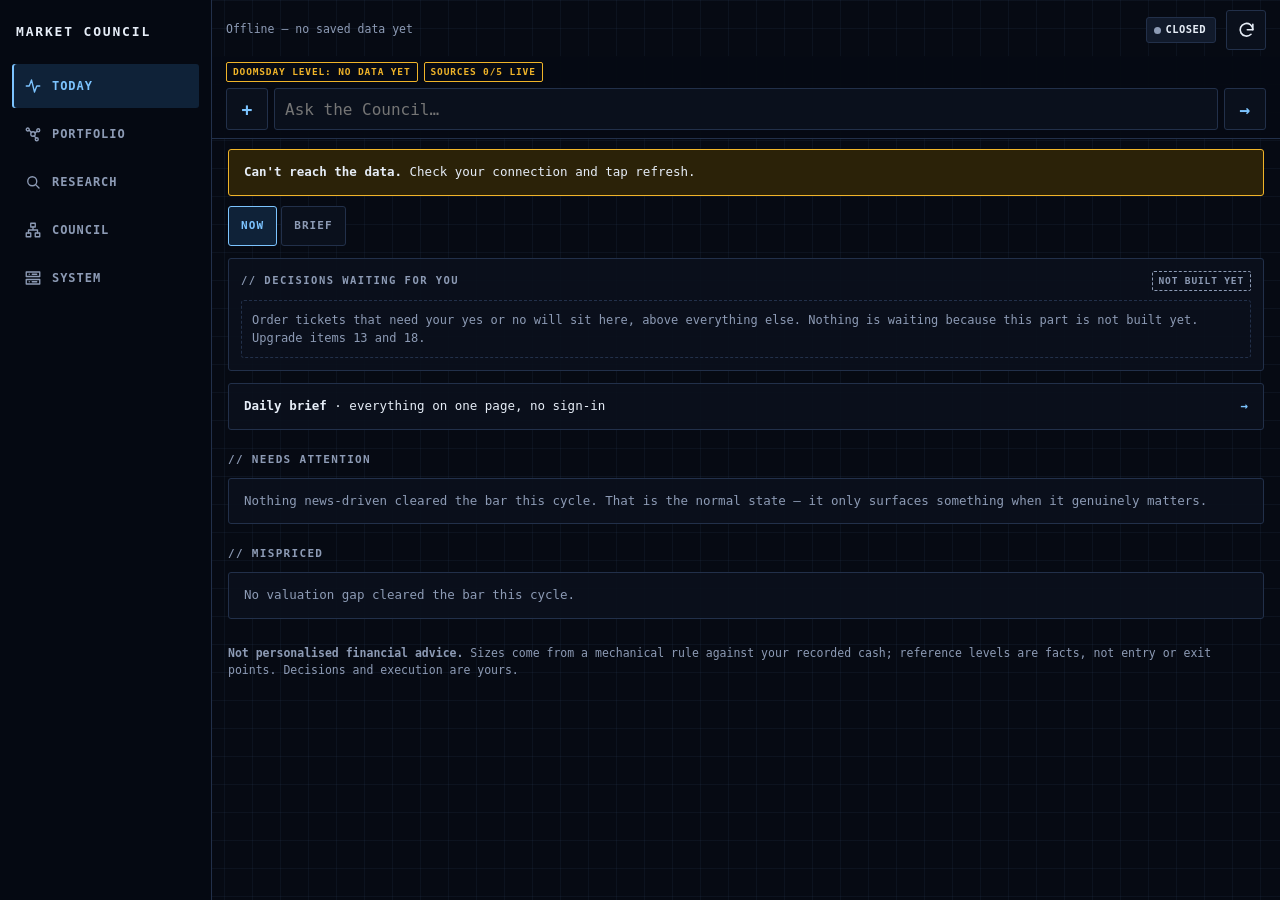
==== commit 5732f177: "Add files via upload" ====
--- a/index.html
+++ b/index.html
@@ -312,6 +312,7 @@
 <section class="view" id="v-risk" hidden><div class="msg">Loading the risk desk&hellip; If this stays, tap refresh.</div></section>
 <section class="view" id="v-research" hidden><div class="msg">Loading the research desk&hellip; If this stays, tap refresh.</div></section>
 <section class="view" id="v-council" hidden><div class="msg">Loading the council&hellip; If this stays, tap refresh.</div></section>
+<section class="view" id="v-strategy" hidden><div class="msg">Loading the strategy&hellip; If this stays, tap refresh.</div></section>
 <section class="view" id="v-system" hidden><div class="msg">Loading the system screen&hellip; If this stays, tap refresh.</div></section>
 <section class="view" id="v-today">
 <div id="install"></div>
@@ -562,10 +563,10 @@
 var SIG={rumor:"Rumor",confirmed_news:"News",mispricing_undervalued:"Undervalued",
 mispricing_overvalued:"Overvalued",technical:"Technical"};
 var MIS=["mispricing_undervalued","mispricing_overvalued"];
-var TABS=["today","brief","chat","log","portfolio","watch","review","map","risk","research","council","system"];
+var TABS=["today","brief","chat","log","portfolio","watch","review","map","risk","research","council","strategy","system"];
 var AREAS=["today","portfolio","research","council","system"];
-var AREA={today:"today",brief:"today",map:"portfolio",risk:"portfolio",portfolio:"portfolio",log:"portfolio",research:"research",watch:"research",council:"council",chat:"council",system:"system",review:"system"};
-var SUBS={today:[["today","NOW"],["brief","BRIEF"]],portfolio:[["map","MAP"],["risk","RISK"],["portfolio","BOOKS"],["log","LOG A TRADE"]],research:[["research","DESK"],["watch","WATCHLIST"]],council:[["council","TEAM"],["chat","CHAT"]],system:[["system","STATUS"],["review","TRACK RECORD"]]};
+var AREA={today:"today",brief:"today",map:"portfolio",risk:"portfolio",portfolio:"portfolio",log:"portfolio",research:"research",watch:"research",council:"council",chat:"council",strategy:"council",system:"system",review:"system"};
+var SUBS={today:[["today","NOW"],["brief","BRIEF"]],portfolio:[["map","MAP"],["risk","RISK"],["portfolio","BOOKS"],["log","LOG A TRADE"]],research:[["research","DESK"],["watch","WATCHLIST"]],council:[["council","TEAM"],["strategy","STRATEGY"],["chat","CHAT"]],system:[["system","STATUS"],["review","TRACK RECORD"]]};
 var MONEY=["buy","sell","deposit","withdraw"];
 var FILES={digest:"digests/latest.json",treasury:"treasury/snapshot.json",ledger:"treasury/ledger.json",
 track:"state/track_record.json",history:"digests/history.json",paper:"state/paper.json",fx:"state/fx.json",
